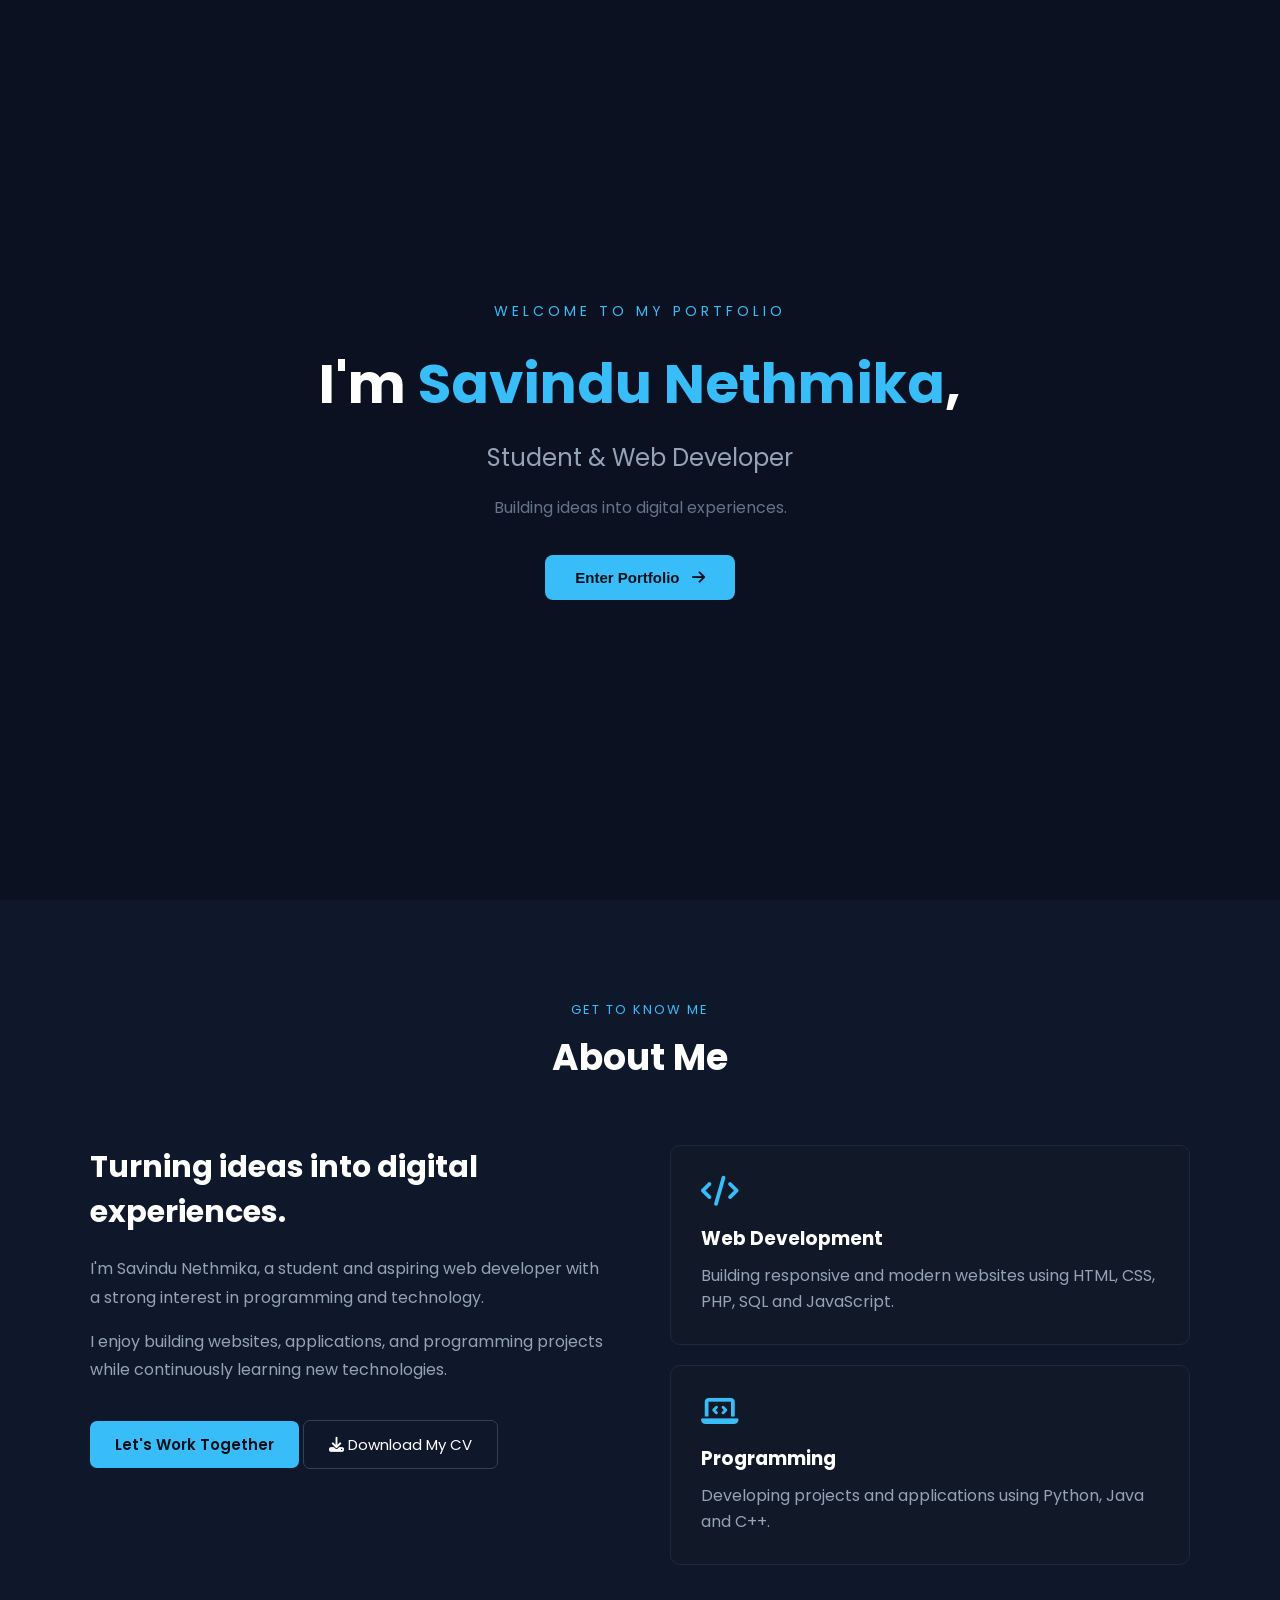
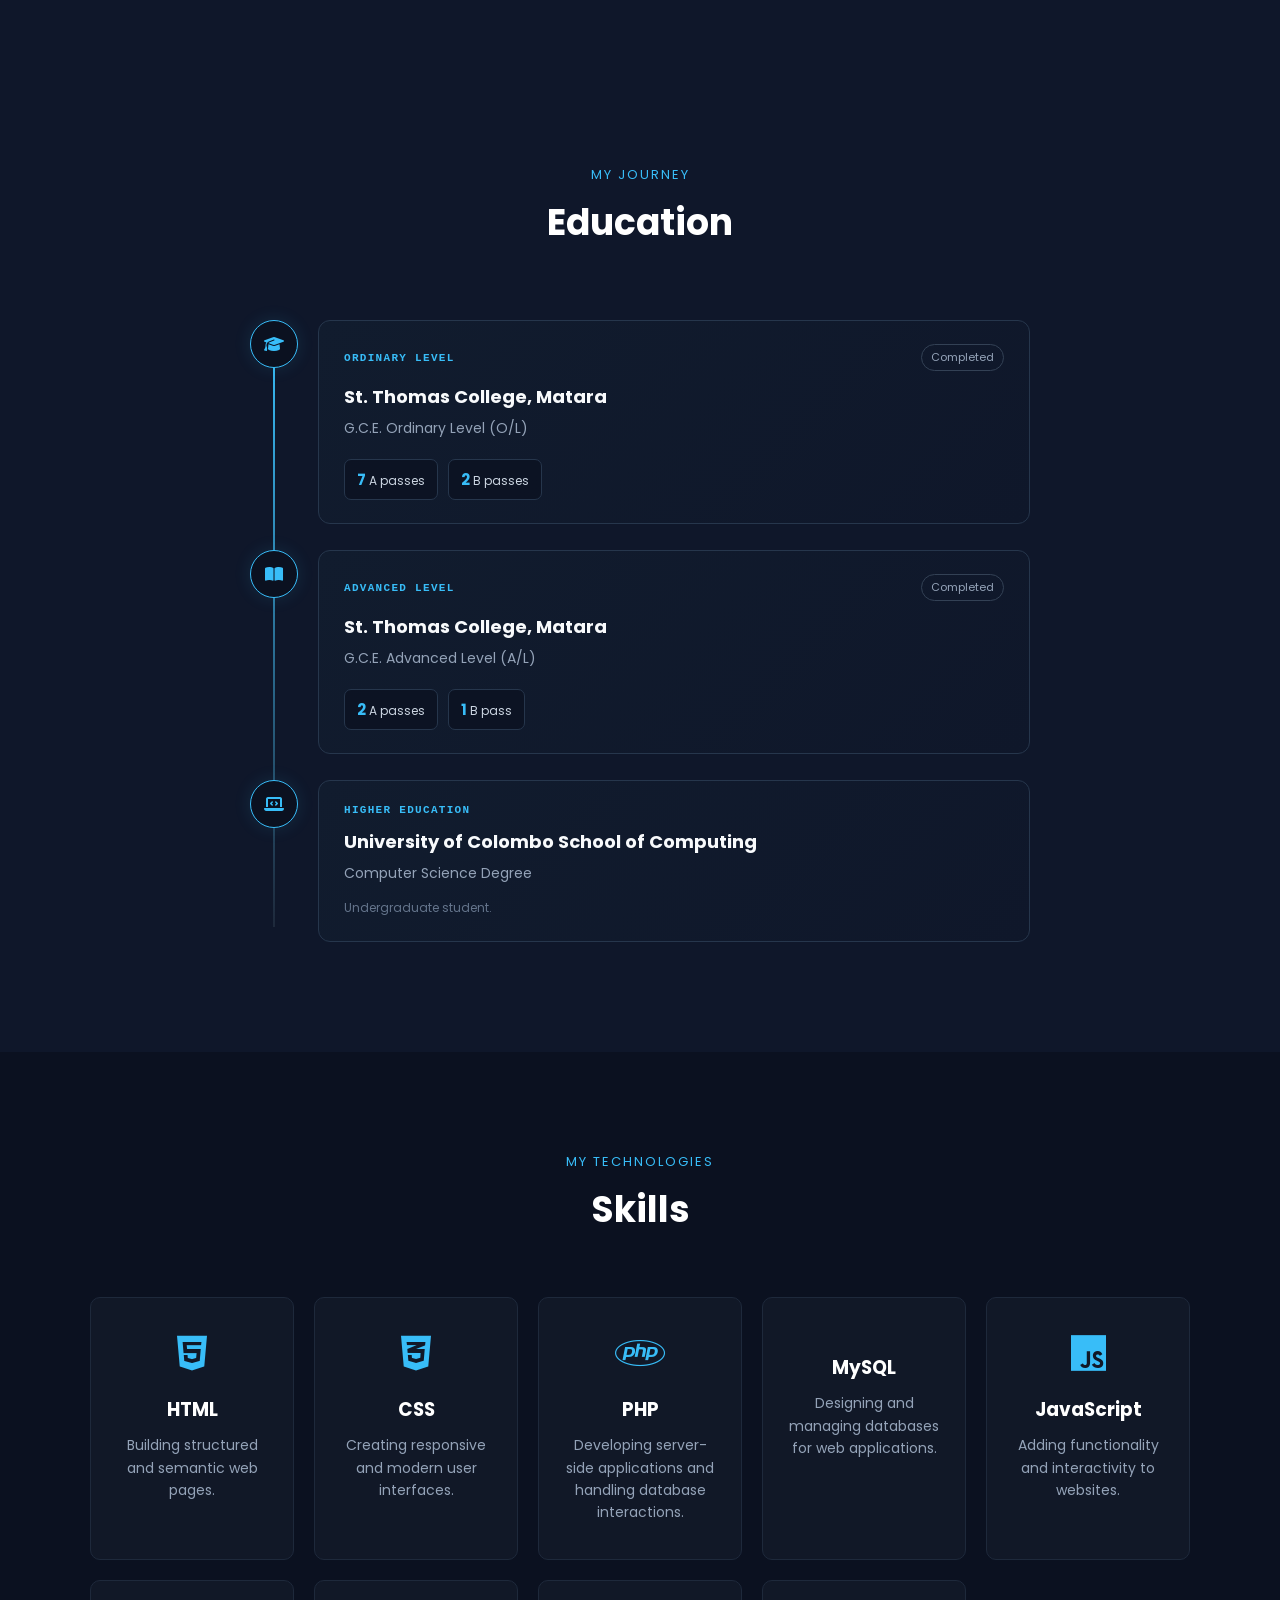
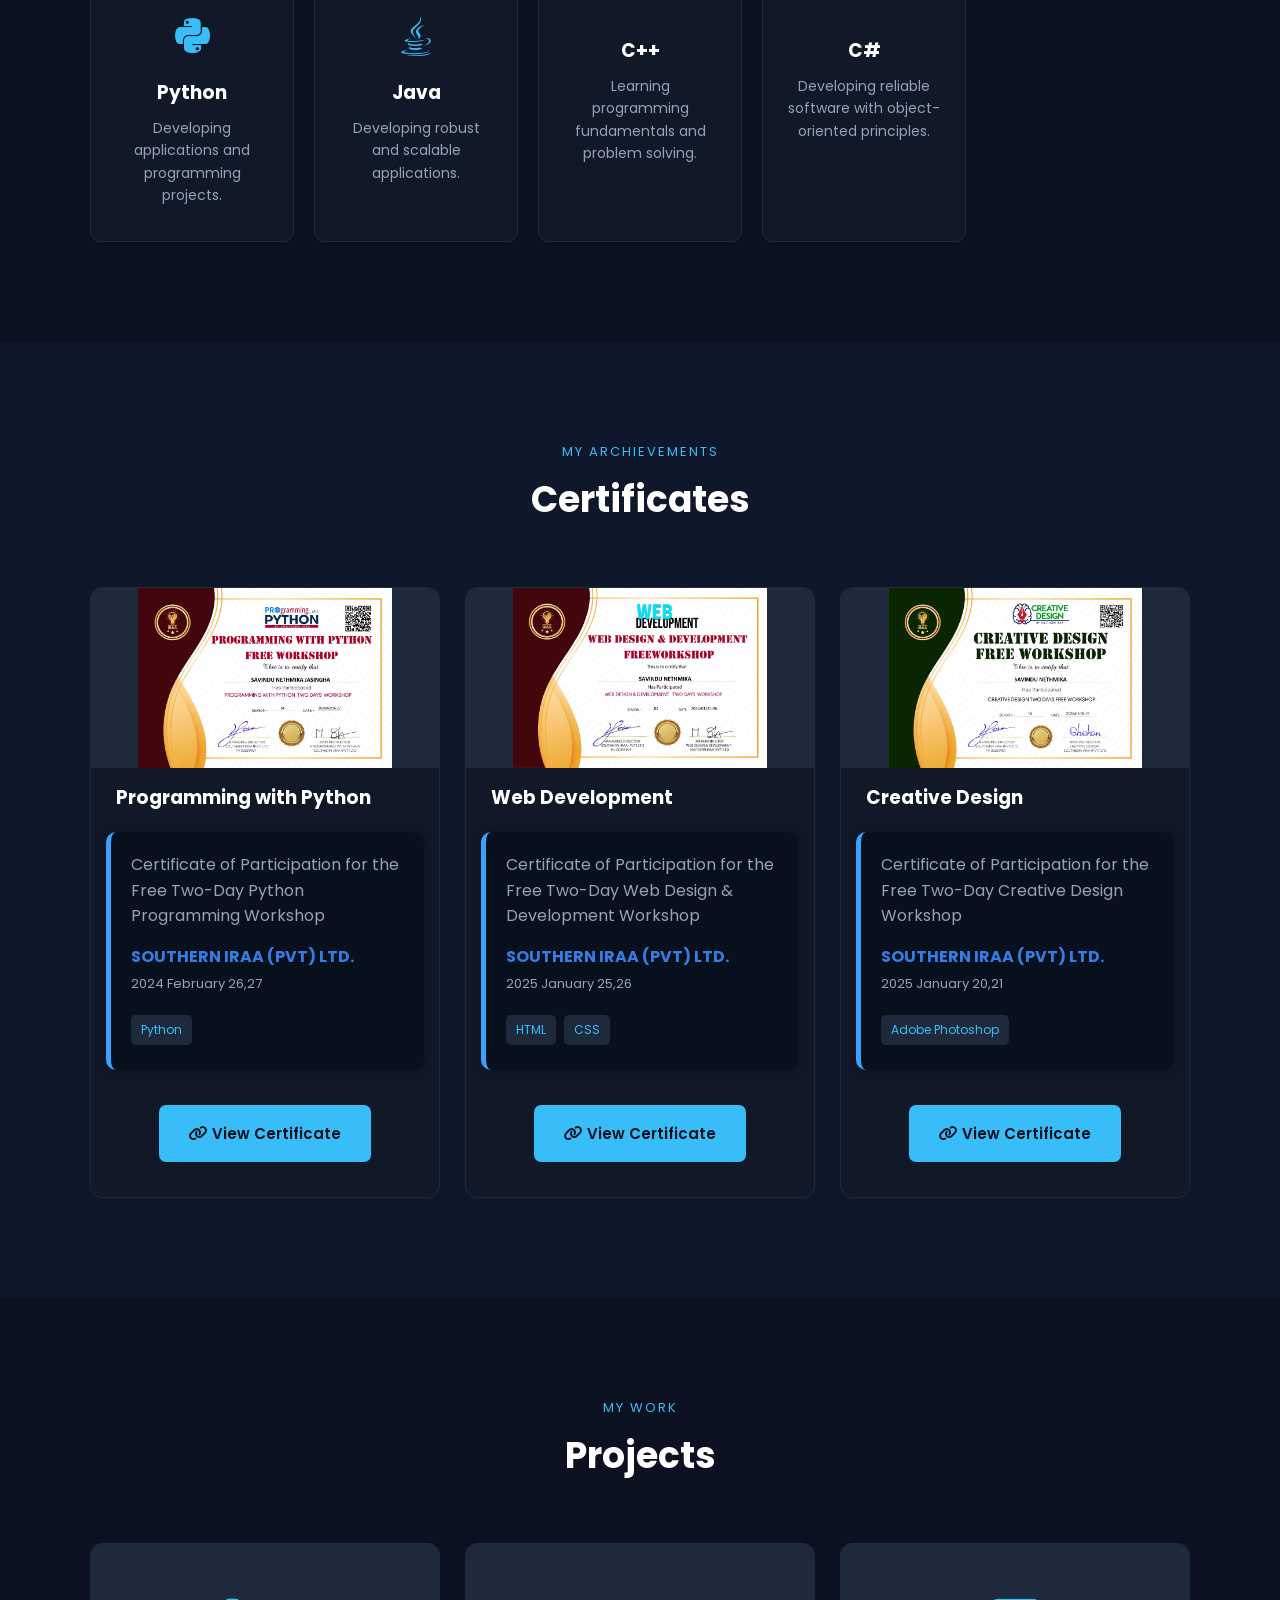
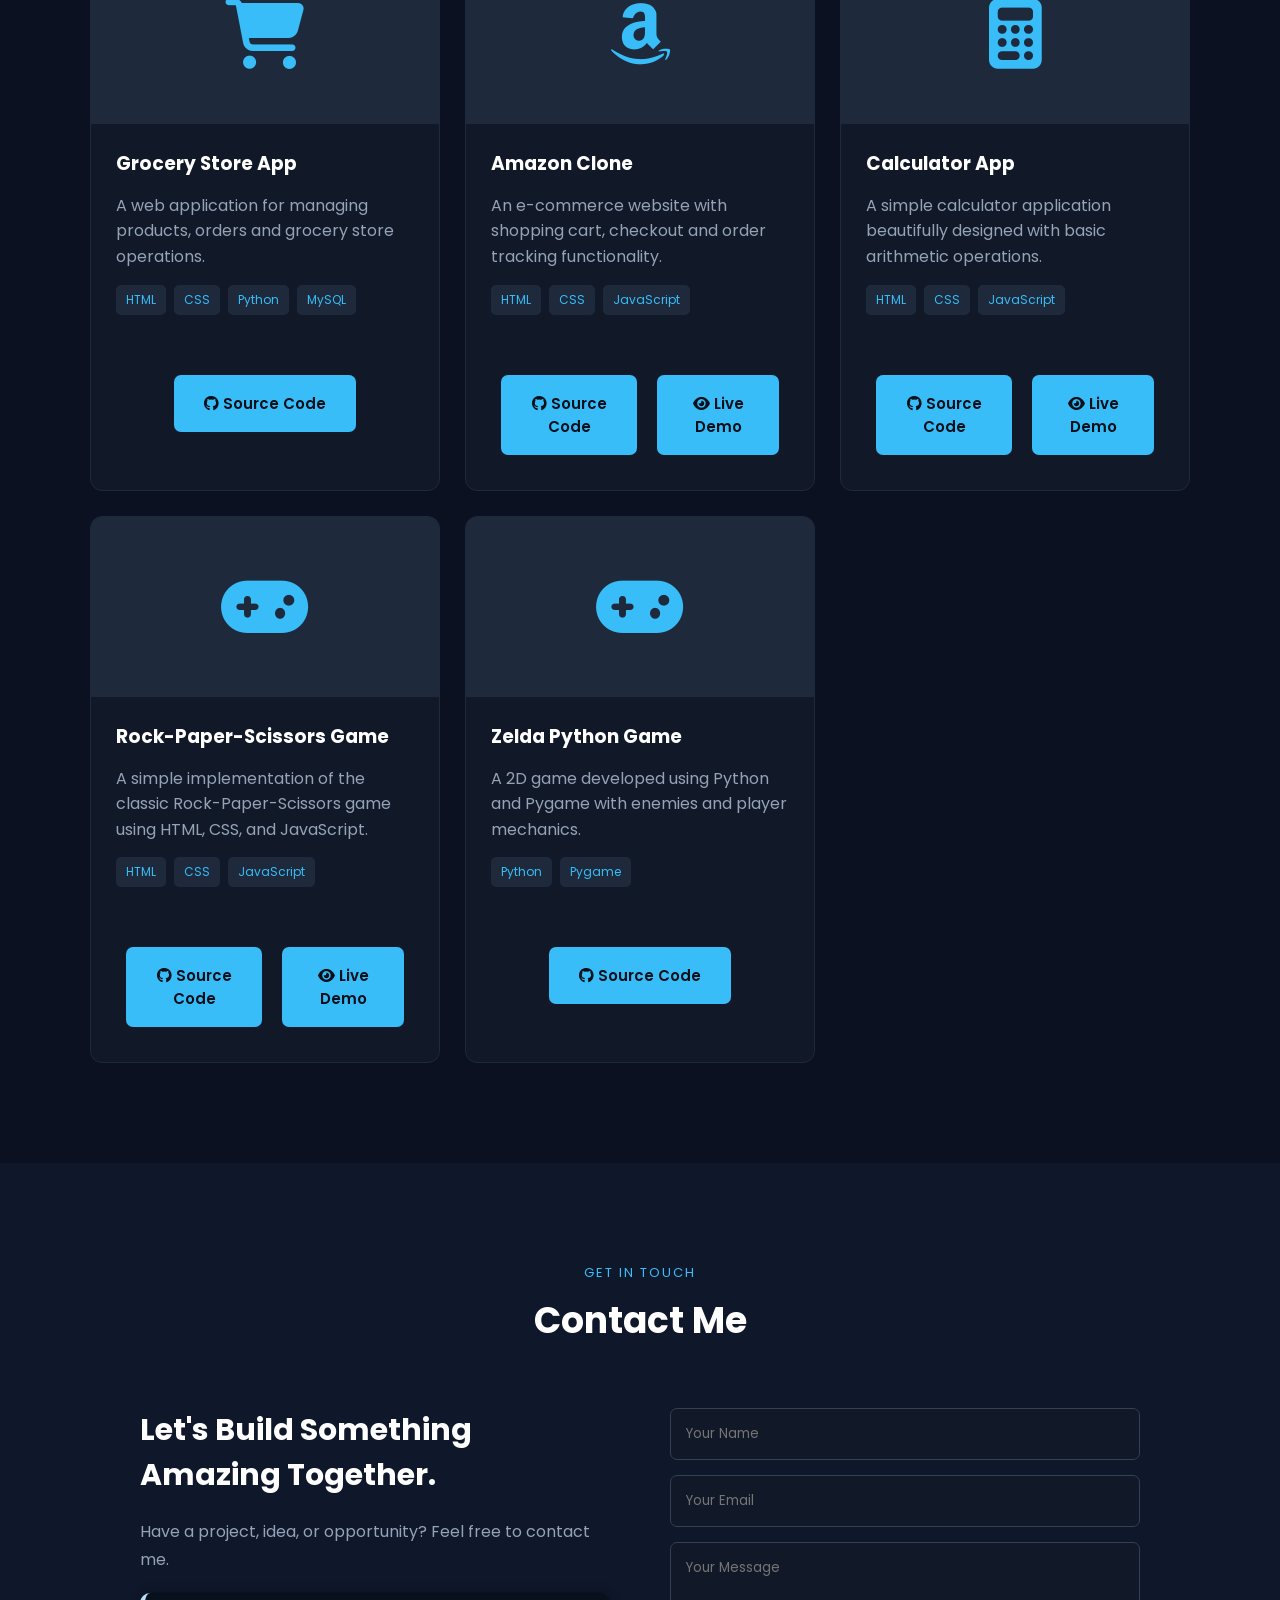
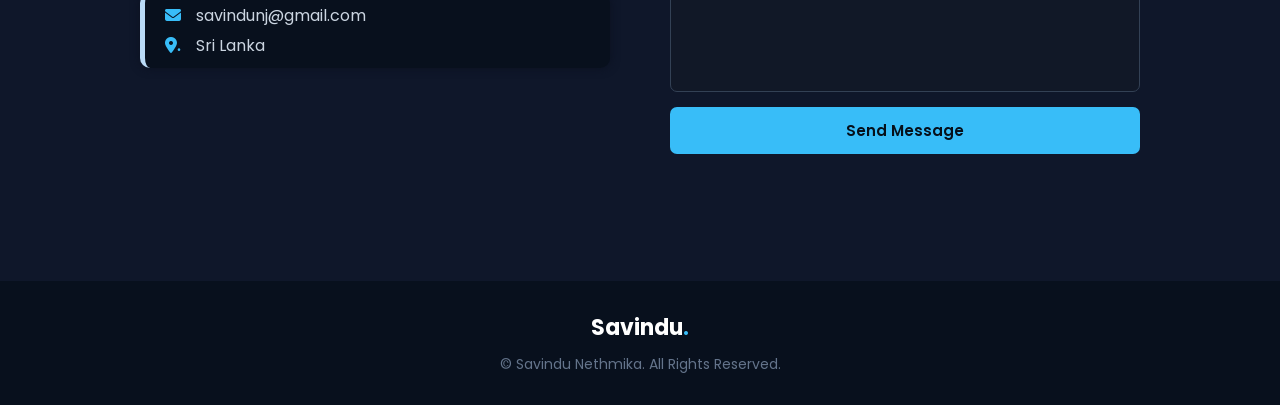
==== index.html @ 3ae71780 "Update index.html" ====
<!DOCTYPE html>
<html lang="en">
<head>
  <meta charset="UTF-8">
  <meta name="viewport" content="width=device-width, initial-scale=1.0">
  <meta
    name="description"
    content="Savindu Nethmika is a student and web developer from Sri Lanka, specializing in modern web development and software projects."
  >
  <meta
    name="keywords"
    content="Savindu Nethmika, Savindu Nethmika developer, Savindu Nethmika Sri Lanka, web developer Sri Lanka, student developer, software developer, web development"
  >
  <meta name="author" content="Savindu Nethmika">
  <meta name="robots" content="index, follow">
  <meta
    name="google-site-verification"
    content="rxYASxLo2Qynbn2wOgId4ULMgWfayksiSLvTkxNEIUA"
  >

  <!-- Open Graph / Social Sharing -->
  <meta property="og:type" content="website">

  <meta
    property="og:title"
    content="Savindu Nethmika | Student & Web Developer"
  >

  <meta
    property="og:description"
    content="Personal portfolio of Savindu Nethmika, a student and web developer from Sri Lanka."
  >

  <meta
    property="og:url"
    content="https://savindunethmika.pages.dev/"
  >

  <meta
    property="og:site_name"
    content="Savindu Nethmika"
  >

  <meta
    property="og:image"
    content="https://savindunethmika.pages.dev/images/logo.png"
  >

  <!-- Twitter / X Sharing -->
  <meta name="twitter:card" content="summary_large_image">

  <meta
    name="twitter:title"
    content="Savindu Nethmika | Student & Web Developer"
  >

  <meta
    name="twitter:description"
    content="Personal portfolio of Savindu Nethmika, a student and web developer from Sri Lanka."
  >

  <meta
    name="twitter:image"
    content="https://savindunethmika.pages.dev/images/logo.png"
  >

  <!-- Profile / Person Structured Data -->
  <script type="application/ld+json">
  {
    "@context": "https://schema.org",
    "@type": "ProfilePage",
    "@id": "https://savindunethmika.pages.dev/#profile",
    "url": "https://savindunethmika.pages.dev/",
    "name": "Savindu Nethmika | Student & Web Developer",
    "mainEntity": {
      "@type": "Person",
      "@id": "https://savindunethmika.pages.dev/#person",
      "name": "Savindu Nethmika",
      "url": "https://savindunethmika.pages.dev/",
      "jobTitle": "Student & Web Developer",
      "address": {
        "@type": "PostalAddress",
        "addressLocality": "Matara",
        "addressCountry": "LK"
      },
      "sameAs": [
        "https://github.com/savindunethmika",
        "https://linkedin.com/in/savindu-nethmika",
        "https://facebook.com/savindu.n.j.2005",
        "https://instagram.com/savi.n.j._06",
        "https://youtube.com/@Devil_SAVI"
      ]
    }
  }
  </script>

  <title>Savindu Nethmika | Student & Web Developer</title>

  <link rel="website icon" href="images/logo.png">
  <link rel="stylesheet" href="styles/style.css">
  <link rel="canonical" href="https://savindunethmika.pages.dev/">

  <!-- Font Awesome Icons -->
  <link rel="stylesheet"
    href="https://cdnjs.cloudflare.com/ajax/libs/font-awesome/6.5.1/css/all.min.css">
  <!-- Add this in your <head> -->
  <link rel="stylesheet" href="https://cdn.jsdelivr.net/gh/devicons/devicon@v2.15.1/devicon.min.css">

</head>

<body>
  <!-- Intro Screen -->
  <div class="intro-screen" id="introScreen">

    <div class="intro-content">
      <p class="intro-welcome">WELCOME TO MY PORTFOLIO</p>
      <h1>
        I'm <span>Savindu Nethmika</span>,
      </h1>

      <h2>Student & Web Developer</h2>
      <p class="intro-description">
        Building ideas into digital experiences.
      </p>

      <button class="intro-btn" id="enterPortfolio">
        Enter Portfolio
        <i class="fa-solid fa-arrow-right"></i>
      </button>

    </div>
  </div>

  <!-- Navigation -->
  <header>
    <nav class="navbar">
      <a href="#home" class="logo">
        Savindu<span>.</span>
      </a>

      <ul class="nav-links">
        <li><a href="#about">About</a></li>
        <li><a href="#education">Education</a></li>
        <li><a href="#skills">Skills</a></li>
        <li><a href="#certificates">Certificates</a></li>
        <li><a href="#projects">Projects</a></li>
        <li><a href="#contact">Contact</a></li>
      </ul>

      <div class="menu-btn">
        <i class="fa-solid fa-bars"></i>
      </div>
    </nav>
  </header>


  <!-- Home Section -->
  <section id="home" class="hero">
    <div class="hero-content">
      <p class="hello">Hello, I'm</p>

      <h1>
        Savindu <span>Nethmika</span>
      </h1>
      <h2>Student & Web Developer</h2>
      <p class="hero-description">
        Passionate about building modern websites, creating projects,
        and continuously improving my programming skills.
      </p>

      <div class="hero-buttons">
        <a href="#projects" class="btn primary-btn">
          View My Work
        </a>
        <a href="#contact" class="btn secondary-btn">
          Contact Me
        </a>
      </div>

      <div class="social-links">
        <a href="https://facebook.com/savindu.n.j.2005" target="_blank">
          <i class="fa-brands fa-facebook"></i>
        </a>
        <a href="https://instagram.com/savi.n.j._06" target="_blank">
          <i class="fa-brands fa-instagram"></i>
        </a>
        <a href="https://youtube.com/@Devil_SAVI" target="_blank">
          <i class="fa-brands fa-youtube"></i>
        </a>
        <a href="https://github.com/savindunethmika" target="_blank">
          <i class="fa-brands fa-github"></i>
        </a>
        <a href="https://linkedin.com/in/savindu-nethmika" target="_blank">
          <i class="fa-brands fa-linkedin"></i>
        </a>
        <a href="#contact">
          <i class="fa-solid fa-envelope"></i>
        </a>
      </div>
    </div>


    <div class="hero-card">

      
  <div class="code-window">

    <div class="window-header">
      <div class="window-controls" aria-hidden="true">
        <span></span>
        <span></span>
        <span></span>
      </div>

      <button
        class="photo-toggle"
        id="photoToggle"
        type="button"
        aria-pressed="false"
        aria-label="Show my real photo"
      >
        <i class="fa-regular fa-image"></i>
        <span>View Photo</span>
      </button>
    </div>

    <div class="flip-scene">
      <div class="flip-card" id="profileFlipCard">

        <!-- FRONT: Your existing ASCII portrait -->
        <div class="flip-face flip-front">
          <div class="terminal-content">
            <pre id="terminalOutput"></pre>
          </div>
          <div class="face-caption">
            <span class="status-dot"></span>
            <span>ASCII_PROFILE.exe</span>
          </div>
        </div>

        <!-- BACK: Your real photo -->
        <div class="flip-face flip-back">
          <div class="photo-frame">
            <img
              src="images/profile_photo.png"
              alt="Portrait of Savindu Nethmika"
              class="real-profile-photo"
            >
            <div class="photo-overlay">
              <span>IDENTITY VERIFIED</span>
              <span>Developer Profile</span>
            </div>
          </div>

          <div class="face-caption">
            <span class="status-dot"></span>
            <span>PROFILE.jpg</span>
          </div>
        </div>

      </div>
    </div>
  </div>
    </div>
  </section>


  <!-- About Section -->

  <section id="about" class="section dark-section">

    <div class="section-title scroll-reveal">
      <p>GET TO KNOW ME</p>
      <h2>About Me</h2>
    </div>

    <div class="about-container">
      <div class="about-text reveal-left scroll-reveal">
        <h3>
          Turning ideas into digital experiences.
        </h3>
        <p>
          I'm Savindu Nethmika, a student and aspiring web developer
          with a strong interest in programming and technology.
        </p>
        <p>
          I enjoy building websites, applications, and programming
          projects while continuously learning new technologies.
        </p>
        <a href="#contact" class="btn primary-btn">
          Let's Work Together
        </a>
        <a href="documents/Savindu-Nethmika-CV.pdf"
          class="btn secondary-btn"
          download>
          <i class="fa-solid fa-download"></i>
          Download My CV
        </a>
      </div>


      <div class="about-info reveal-right scroll-reveal">
        <div class="info-card">
          <i class="fa-solid fa-code"></i>
          <h3>Web Development</h3>
          <p>
            Building responsive and modern websites using
            HTML, CSS, PHP, SQL and JavaScript.
          </p>
        </div>

        <div class="info-card">
          <i class="fa-solid fa-laptop-code"></i>
          <h3>Programming</h3>
          <p>
            Developing projects and applications using
            Python, Java and C++.
          </p>
        </div>
      </div>
    </div>
  </section>
  
  <!-- Education Section -->

  <section id="education" class="section dark-section">

    <div class="section-title scroll-reveal">
      <p>MY JOURNEY</p>
      <h2>Education</h2>
    </div>

    <div class="education-timeline">

      <!-- O/L -->
      <article class="education-item scroll-reveal">
        <div class="education-marker">
          <i class="fa-solid fa-graduation-cap"></i>
        </div>

        <div class="education-card">
          <div class="education-card-header">
            <span class="education-label">ORDINARY LEVEL</span>
            <span class="education-status">Completed</span>
          </div>

          <h3>St. Thomas College, Matara</h3>
          <p class="education-qualification">
            G.C.E. Ordinary Level (O/L)
          </p>

          <div class="education-result">
            <span><strong>7</strong> A passes</span>
            <span><strong>2</strong> B passes</span>
          </div>
        </div>
      </article>

      <!-- A/L -->
      <article class="education-item scroll-reveal">
        <div class="education-marker">
          <i class="fa-solid fa-book-open"></i>
        </div>

        <div class="education-card">
          <div class="education-card-header">
            <span class="education-label">ADVANCED LEVEL</span>
            <span class="education-status">Completed</span>
          </div>

          <h3>St. Thomas College, Matara</h3>
          <p class="education-qualification">
            G.C.E. Advanced Level (A/L)
          </p>

          <div class="education-result">
            <span><strong>2</strong> A passes</span>
            <span><strong>1</strong> B pass</span>
          </div>
        </div>
      </article>

      <!-- University -->
      <article class="education-item scroll-reveal">
        <div class="education-marker">
          <i class="fa-solid fa-laptop-code"></i>
        </div>

        <div class="education-card">
          <div class="education-card-header">
            <span class="education-label">HIGHER EDUCATION</span>
          </div>

          <h3>University of Colombo School of Computing</h3>
          <p class="education-qualification">
            Computer Science Degree
          </p>

          <p class="education-note">
            Undergraduate student.
          </p>
        </div>
      </article>

    </div>
  </section>

  <!-- Skills Section -->

  <section id="skills" class="section">

    <div class="section-title scroll-reveal">
      <p>MY TECHNOLOGIES</p>
      <h2>Skills</h2>
    </div>

    <div class="skills-container js-skills-container">
    </div>
  </section>

  <!-- Certificates Section -->

  <section id="certificates" class="section dark-section">

    <div class="section-title scroll-reveal">
      <p>MY ARCHIEVEMENTS</p>
      <h2>Certificates</h2>
    </div>

    <div class="certificate-container js-certificate-container">
    </div>

  </section>

  <!-- Projects Section -->

  <section id="projects" class="section">

    <div class="section-title scroll-reveal">
      <p>MY WORK</p>
      <h2>Projects</h2>
    </div>

    <div class="projects-container js-projects-container">
    </div>

  </section>

  <!-- Contact Section -->

  <section id="contact" class="section dark-section">

    <div class="section-title scroll-reveal">
      <p>GET IN TOUCH</p>
      <h2>Contact Me</h2>
    </div>


    <div class="contact-container">
      <div class="contact-text reveal-left scroll-reveal">
        <h3>
          Let's Build Something Amazing Together.
        </h3>

        <p>
          Have a project, idea, or opportunity?
          Feel free to contact me.
        </p>

        <div class="contact-item-container">
          <div class="contact-item">
            <i class="fa-solid fa-envelope"></i>
            <span>savindunj@gmail.com</span>
          </div>


          <div class="contact-item">
            <i class="fa-solid fa-location-dot">.</i>
            <span> Sri Lanka</span>
          </div>          
        </div>



      </div>


      <form 
        id="contactForm"
        action="https://formspree.io/f/myeybpwd"
        method="POST"
        class="contact-form reveal-left scroll-reveal"
      >

        <input
          type="text"
          name="name"
          placeholder="Your Name"
          required
        >
        <input
          type="email"
          name="email"
          placeholder="Your Email"
          required
        >
        <textarea
          name="message"
          placeholder="Your Message"
          required
        ></textarea>
        <button class="btn primary-btn" type="submit">
          Send Message
        </button>
        <p id="formStatus" role="status" aria-live="polite"></p>

      </form>
    </div>
  </section>

  <!-- Back to Top Button -->
  <button id="back-to-top">
    <i class="fa-solid fa-chevron-up"></i>
  </button>

  <!-- Footer -->
  <footer>

    <h3>
      Savindu<span>.</span>
    </h3>

    <p>
      © Savindu Nethmika.
      All Rights Reserved.
    </p>

  </footer>


  <script src="scripts/script.js" type="module"></script>

</body>
</html>
---- styles/style.css ----
/*
 * Savindu Nethmika — Portfolio Styles
 * Organized by page component. Responsive overrides stay near the components
 * they affect to preserve the original cascade and behavior.
 */
@import url('https://fonts.googleapis.com/css2?family=Poppins:wght@300;400;500;600;700&display=swap');

/* =========================================================
   RESET & GLOBAL
   ========================================================= */

* {
  margin: 0;
  padding: 0;
  box-sizing: border-box;
}

html {
  scroll-behavior: smooth;
  overflow-x: hidden;
}

body {
  font-family: "Poppins", sans-serif;
  background: #0b1120;
  color: white;
  overflow-x: hidden;
}

/* =========================================================
   HEADER & NAVIGATION
   ========================================================= */

header {
  position: fixed;
  top: 0;
  left: 0;
  z-index: 1000;
  width: 100%;
  background: rgba(11, 17, 32, 0.75);
  backdrop-filter: blur(10px);
}

.navbar {
  max-width: 1200px;
  margin: auto;
  padding: 20px;
  display: flex;
  align-items: center;
  justify-content: space-between;
}

.logo {
  color: white;
  text-decoration: none;
  font-size: 24px;
  font-weight: 700;
}

.logo span {
  color: #38bdf8;
}

.nav-links {
  display: flex;
  gap: 30px;
  list-style: none;
}

.nav-links a {
  color: #cbd5e1;
  text-decoration: none;
  font-weight: bold;
  transition: 0.3s;
}

.nav-links a:hover {
  color: #38bdf8;
  text-shadow: 0 0 10px #2ba0ff;
}

.menu-btn {
  display: none;
  font-size: 22px;
}

/* =========================================================
   HERO
   ========================================================= */

.hero {
  min-height: 100vh;
  max-width: 1200px;
  margin: auto;
  padding: 140px 20px 80px;
  display: grid;
  grid-template-columns: 1fr 1fr;
  align-items: center;
  gap: 70px;
}

.hero > * {
  min-width: 0;
}

.hello {
  margin-bottom: 10px;
  color: #38bdf8;
  font-size: 16px;
}

.hero h1 {
  font-size: 60px;
  line-height: 1.2;
}

.hero h1 span {
  color: #38bdf8;
}

.hero h2 {
  margin-top: 15px;
  color: #94a3b8;
  font-size: 25px;
}

.hero-description {
  max-width: 550px;
  margin-top: 20px;
  color: #94a3b8;
  line-height: 1.8;
}

.hero-buttons {
  display: flex;
  gap: 15px;
  margin-top: 30px;
}

/* =========================================================
   PROFILE PHOTO
   ========================================================= */

.hero-card {
  display: flex;
  flex-direction: column;
  align-items: center;
  gap: 30px;
}

.profile-photo {
  width: 220px;
  height: 220px;
  padding: 4px;
  border-radius: 50%;
  background: #38bdf8;
  box-shadow: 0 0 35px rgba(56, 189, 248, 0.25);
}

.profile-photo img {
  width: 100%;
  height: 100%;
  display: block;
  object-fit: cover;
  border-radius: 50%;
}

/* =========================================================
   BUTTONS
   ========================================================= */

.btn,
.btn2 {
  display: inline-block;
  border: none;
  border-radius: 7px;
  text-decoration: none;
  cursor: pointer;
  font-family: inherit;
  font-size: 15px;
  transition: 0.3s;
}

.btn {
  padding: 12px 25px;
}

.btn2 {
  padding: 5px;
}

.primary-btn {
  background: #38bdf8;
  color: #06101a;
  font-weight: 600;
}

.primary-btn:hover {
  transform: translateY(-3px);
  box-shadow: 0 10px 25px rgba(56, 189, 248, 0.3);
}

.secondary-btn {
  border: 1px solid #334155;
  color: white;
}

.secondary-btn:hover {
  border-color: #38bdf8;
  color: #38bdf8;
}

/* =========================================================
   SOCIAL LINKS
   ========================================================= */

.social-links {
  display: flex;
  gap: 20px;
  margin-top: 35px;
}

.social-links a {
  width: 40px;
  height: 40px;
  display: flex;
  align-items: center;
  justify-content: center;
  border: 1px solid #334155;
  border-radius: 50%;
  color: white;
  text-decoration: none;
  transition: 0.3s;
}

.social-links a:hover {
  color: #38bdf8;
  border-color: #38bdf8;
  transform: translateY(-4px);
}

/* =========================================================
   CODE / TERMINAL WINDOW
   ========================================================= */

.code-window {
  width: 100%;
  max-width: 500px;
  position: relative;
  border-radius: 12px;
  background: #111827;
  border: 1px solid #1e293b;
  box-shadow: 0 25px 60px rgba(0, 0, 0, 0.4);
  isolation: isolate;
}

/* Traveling cyan light */
.code-window::before {
  content: "";
  position: absolute;
  inset: -3px;
  border-radius: 12px;

  background: conic-gradient(
    from var(--deg),
    transparent 0deg,
    transparent 60deg,
    #38bdf8 90deg,
    transparent 180deg,
    transparent 240deg,
    #38bdf8 270deg,
    transparent 360deg
  );

  z-index: -1;
  filter: blur(6px);
  animation: rotateLight 3s linear infinite;
}

/* Hide the gradient itself behind the window */
.code-window::after {
  content: "";
  position: absolute;
  inset: 0;
  border-radius: 12px;
  background: #111827;
  z-index: -1;
}

@property --deg {
  syntax: "<angle>";
  inherits: false;
  initial-value: 0deg;
}

/* =========================================
   CODE WINDOW HEADER
   ========================================= */

.window-header {
  position: relative;
  z-index: 2;
  min-height: 48px;
  padding: 12px 15px;
  display: flex;
  align-items: center;
  justify-content: space-between;
  gap: 12px;
  background: #1e293b;
  border-radius: 12px 12px 0 0;
}

.window-controls {
  display: flex;
  align-items: center;
  gap: 8px;
  flex-shrink: 0;
}

.window-controls span {
  width: 10px;
  height: 10px;
  border-radius: 50%;
  background: #64748b;
}

.window-controls span:nth-child(1) {
  background: #ffffff;
}

.window-controls span:nth-child(2) {
  background: #6a86ff;
}

.window-controls span:nth-child(3) {
  background: #002fff;
}

/* Photo toggle button */

.photo-toggle {
  display: inline-flex;
  align-items: center;
  justify-content: center;
  gap: 7px;
  padding: 7px 10px;
  border: 1px solid #334155;
  border-radius: 6px;
  background: #0f172a;
  color: #38bdf8;
  font: inherit;
  font-size: 12px;
  cursor: pointer;
  transition:
    background 0.25s ease,
    border-color 0.25s ease,
    color 0.25s ease;
}

.photo-toggle:hover {
  background: #164e63;
  border-color: #38bdf8;
  color: #ffffff;
}

.photo-toggle:focus-visible {
  outline: 2px solid #38bdf8;
  outline-offset: 3px;
}

/* =========================================
   3D FLIP CONTAINER
   ========================================= */

.flip-scene {
  width: 100%;
  height: 500px;
  perspective: 1200px;
  overflow: hidden;
  border-radius: 0 0 12px 12px;
}

.flip-card {
  position: relative;
  width: 100%;
  height: 100%;
  transform-style: preserve-3d;
  transition: transform 0.8s cubic-bezier(0.2, 0.7, 0.2, 1);
}

.flip-card.is-flipped {
  transform: rotateY(180deg);
}

.flip-face {
  position: absolute;
  inset: 0;
  display: flex;
  flex-direction: column;
  min-width: 0;
  backface-visibility: hidden;
  -webkit-backface-visibility: hidden;
  background: #111827;
  overflow: hidden;
}

.flip-front {
  transform: rotateY(0deg);
}

.flip-back {
  transform: rotateY(180deg);
}

/* =========================================
   ASCII FACE
   ========================================= */

.flip-front .terminal-content {
  flex: 1;
  min-height: 0;
  height: auto;
  padding: 24px 20px;
  display: flex;
  align-items: center;
  justify-content: center;
  overflow: hidden;
}

.flip-front #terminalOutput {
  width: 100%;
  height: 100%;
  max-width: 100%;
  margin: 0;
  padding: 0;
  overflow: hidden;
  color: #38bdf8;
  font-family: "Courier New", monospace;
  font-size: 15px;
  line-height: 1.8;
  white-space: pre-wrap;
}

/* =========================================
   REAL PHOTO FACE
   ========================================= */

.photo-frame {
  position: relative;
  flex: 1;
  min-height: 0;
  padding: 22px;
  display: flex;
  align-items: center;
  justify-content: center;
  overflow: hidden;
  background:
    radial-gradient(
      circle at center,
      #172b42 0%,
      #111827 70%
    );
}

.real-profile-photo {
  display: block;
  width: 100%;
  height: 100%;
  object-fit: contain;
  border-radius: 8px;
  opacity: 0;
  transform: scale(0.96);
  transition:
    opacity 0.5s ease 0.2s,
    transform 0.5s ease 0.2s;
}

/* Reveal the photo when its face is active */

.flip-card.is-flipped .real-profile-photo {
  opacity: 1;
  transform: scale(1);
}

.photo-overlay {
  position: absolute;
  left: 22px;
  right: 22px;
  bottom: 22px;
  display: flex;
  flex-direction: column;
  gap: 4px;
  padding: 12px 14px;
  border: 1px solid #334155;
  border-radius: 7px;
  background: rgba(11, 17, 32, 0.88);
  backdrop-filter: blur(8px);
}

.photo-overlay span:first-child {
  color: #38bdf8;
  font-family: "Courier New", monospace;
  font-size: 11px;
  letter-spacing: 1.5px;
}

.photo-overlay span:last-child {
  color: #cbd5e1;
  font-size: 12px;
}

.face-caption {
  min-height: 36px;
  display: flex;
  align-items: center;
  gap: 8px;
  padding: 0 16px;
  border-top: 1px solid #1e293b;
  color: #94a3b8;
  font-family: "Courier New", monospace;
  font-size: 11px;
}

.status-dot {
  width: 7px;
  height: 7px;
  border-radius: 50%;
  background: #38bdf8;
  box-shadow: 0 0 8px rgba(56, 189, 248, 0.65);
}

/* =========================================
   RESPONSIVE & ACCESSIBILITY
   ========================================= */

@media (max-width: 600px) {
  .flip-scene {
    height: 400px;
  }

  .flip-front .terminal-content {
    padding: 16px 10px;
  }

  .flip-front #terminalOutput {
    font-size: clamp(9px, 2.5vw, 13px);
    line-height: 1.5;
  }

  .photo-frame {
    padding: 14px;
  }

  .photo-overlay {
    left: 14px;
    right: 14px;
    bottom: 14px;
  }

  .photo-toggle {
    padding: 7px 8px;
    font-size: 11px;
  }
}

@media (prefers-reduced-motion: reduce) {
  .flip-card,
  .real-profile-photo {
    transition: none;
  }
}

.cursor::after {
  content: "_";
  animation: blink 0.8s infinite;
}

/* =========================================================
   ASCII PHOTO
   ========================================================= */

.ascii-photo {
  width: fit-content;
  max-width: 100%;
  margin: 0 auto;
  font-size: clamp(5px, 1.6vw, 8px) !important;
  line-height: 1 !important;
  text-align: left;
  white-space: pre;
  animation: photoReveal 1.5s ease forwards;
  transform-origin: left center;
}

/* =========================================================
   SECTIONS
   ========================================================= */

.section {
  padding: 100px 20px;
}

.dark-section {
  background: #0f172a;
}

.section-title {
  margin-bottom: 60px;
  text-align: center;
}

.section-title p {
  color: #38bdf8;
  font-size: 13px;
  letter-spacing: 2px;
}

.section-title h2 {
  margin-top: 10px;
  font-size: 36px;
}

/* =========================================================
   ABOUT
   ========================================================= */

.about-container {
  max-width: 1100px;
  margin: auto;
  display: grid;
  grid-template-columns: 1fr 1fr;
  gap: 60px;
}

.about-text h3 {
  margin-bottom: 20px;
  font-size: 30px;
}

.about-text p {
  margin-bottom: 15px;
  color: #94a3b8;
  line-height: 1.8;
}

.about-text .btn {
  margin-top: 20px;
}

.about-info {
  display: grid;
  gap: 20px;
}

.info-card {
  padding: 30px;
  border: 1px solid #1e293b;
  border-radius: 10px;
  background: #111827;
  transition: 0.3s;
}

.info-card:hover {
  transform: translateX(-8px);
  border-color: #38bdf8;
}

.info-card i {
  color: #38bdf8;
  font-size: 30px;
}

.info-card h3 {
  margin: 15px 0 10px;
}

.info-card p {
  color: #94a3b8;
  line-height: 1.6;
}

/* =========================================================
   SKILLS
   ========================================================= */

.skills-container {
  max-width: 1100px;
  margin: auto;
  display: grid;
  grid-template-columns: repeat(auto-fit, minmax(180px, 1fr));
  gap: 20px;
}

.skill-card {
  padding: 35px 25px;
  border: 1px solid #1e293b;
  border-radius: 10px;
  background: #111827;
  text-align: center;
  transition: 0.3s;
}

.skill-card:hover {
  transform: translateY(-8px);
  border-color: #38bdf8;
}

.skill-card i {
  color: #38bdf8;
  font-size: 40px;
}

.skill-card h3 {
  margin: 20px 0 10px;
}

.skill-card p {
  color: #94a3b8;
  font-size: 14px;
  line-height: 1.6;
}

/* =========================================================
   CERTIFICATES
   ========================================================= */

.certificate-container {
  max-width: 1100px;
  margin: auto;
  display: grid;
  grid-template-columns: repeat(auto-fit, minmax(280px, 1fr));
  gap: 25px;
}

.certificate-card {
  overflow: hidden;
  border: 1px solid #1e293b;
  border-radius: 12px;
  background: #111827;
  transition: 0.3s;
}

.certificate-card:hover {
  transform: translateY(-8px);
  border-color: #38bdf8;
}

.certificate-image {
  height: 180px;
  position: relative;
  overflow: hidden;
  background: #1e293b;
}

.certificate-image img {
  width: 100%;
  height: 100%;
  display: block;
  object-fit: contain;
}

.certificate-image-fallback {
  width: 100%;
  height: 100%;
  display: none;
  align-items: center;
  justify-content: center;
}

.certificate-image-fallback i {
  color: #38bdf8;
  font-size: 70px;
}

.certificate-content {
  padding: 15px 15px 15px 25px;
}

.certificate-content2 {
  margin: 5px 15px 15px;
  padding: 5px 25px 25px 20px;
  border-left: 5px solid #37a2ff;
  border-radius: 10px;
  background-color: #08101d;
  box-shadow: 0 0 10px #0b1120;
}

.certificate-content2 p {
  margin: 15px 0;
  color: #94a3b8;
  line-height: 1.6;
}

.certificate-issue h4 {
  color: #357de2;
  font-weight: bold;
}

.certificate-issue p {
  margin: 5px 0;
  color: #94a3b8;
  font-size: small;
  line-height: 1.6;
}

.certificate-tech {
  display: flex;
  flex-wrap: wrap;
  gap: 8px;
  margin-top: 20px;
}

.certificate-tech span {
  padding: 6px 10px;
  border-radius: 5px;
  background: #1e293b;
  color: #38bdf8;
  font-size: 12px;
}

.certificate-view-button {
  margin: 25px;
  display: flex;
  align-items: center;
  justify-content: center;
}

/* =========================================================
   PROJECTS
   ========================================================= */

.projects-container {
  max-width: 1100px;
  margin: auto;
  display: grid;
  grid-template-columns: repeat(auto-fit, minmax(280px, 1fr));
  gap: 25px;
}

.project-card {
  overflow: hidden;
  border: 1px solid #1e293b;
  border-radius: 12px;
  background: #111827;
  transition: 0.3s;
}

.project-card:hover {
  transform: translateY(-8px);
  border-color: #38bdf8;
}

.project-image {
  height: 180px;
  position: relative;
  overflow: hidden;
  background: #1e293b;
}

.project-image img {
  width: 100%;
  height: 100%;
  display: block;
  object-fit: contain;
}

.project-image-fallback {
  width: 100%;
  height: 100%;
  display: none;
  align-items: center;
  justify-content: center;
}

.project-image-fallback i {
  color: #38bdf8;
  font-size: 70px;
}

.project-content {
  padding: 25px;
}

.project-content p {
  margin: 15px 0;
  color: #94a3b8;
  line-height: 1.6;
}

.project-tech {
  display: flex;
  flex-wrap: wrap;
  gap: 8px;
}

.project-tech span {
  padding: 6px 10px;
  border-radius: 5px;
  background: #1e293b;
  color: #38bdf8;
  font-size: 12px;
}

.project-view-button {
  margin: 25px;
  display: flex;
  align-items: center;
  justify-content: center;
}

/* =========================================================
   CARD HOVER EFFECTS
   ========================================================= */

.skill-card.scroll-reveal.show:hover,
.certificate-card.scroll-reveal.show:hover,
.project-card.scroll-reveal.show:hover {
  transform: translateY(-8px);
}

/* =========================================================
   CONTACT
   ========================================================= */

.contact-container {
  max-width: 1000px;
  margin: auto;
  display: grid;
  grid-template-columns: 1fr 1fr;
  gap: 60px;
}

.contact-text h3 {
  font-size: 30px;
}

.contact-text p {
  margin: 20px 0;
  color: #94a3b8;
  line-height: 1.7;
}

.contact-item-container {
  padding: 10px 10px 10px 20px;
  border-left: 5px solid #badbf7;
  border-radius: 10px;
  background-color: #08101d;
  box-shadow: 0 0 10px #0b1120;
  transition: 0.3s;
}

.contact-item {
  display: flex;
  align-items: center;
  gap: 15px;
  color: #cbd5e1;
}

.contact-item:first-child {
  margin-bottom: 5px;
}

.contact-item i {
  color: #38bdf8;
}

/* =========================================================
   CONTACT FORM
   ========================================================= */

.contact-form {
  display: flex;
  flex-direction: column;
  gap: 15px;
}

.contact-form input,
.contact-form textarea {
  width: 100%;
  padding: 15px;
  border: 1px solid #334155;
  border-radius: 7px;
  background: #111827;
  color: white;
  font-family: inherit;
}

.contact-form textarea {
  height: 150px;
  resize: none;
}

.contact-form input:focus,
.contact-form textarea:focus {
  outline: none;
  border-color: #38bdf8;
}

/* =========================================================
   FOOTER
   ========================================================= */

footer {
  padding: 30px;
  background: #08101d;
  text-align: center;
}

footer h3 {
  font-size: 22px;
}

footer span {
  color: #38bdf8;
}

footer p {
  margin-top: 10px;
  color: #64748b;
  font-size: 14px;
}

/* =========================================================
   INTRO SCREEN
   ========================================================= */

.intro-screen {
  position: fixed;
  top: 0;
  left: 0;
  z-index: 9999;
  width: 100%;
  height: 100vh;
  display: flex;
  align-items: center;
  justify-content: center;
  background: #0b1120;
  text-align: center;
  transform: translateY(0);
  transition: transform 0.7s cubic-bezier(0.77, 0, 0.18, 1);
}

.intro-screen.hide {
  transform: translateY(-100%);
  pointer-events: none;
}

.intro-content {
  padding: 30px;
  animation: introAnimation 1.5s ease;
}

.intro-welcome {
  margin-bottom: 20px;
  color: #38bdf8;
  font-size: 14px;
  letter-spacing: 4px;
}

.intro-content h1 {
  margin-bottom: 15px;
  font-size: 55px;
}

.intro-content h1 span {
  color: #38bdf8;
}

.intro-content h2 {
  margin-bottom: 20px;
  color: #94a3b8;
  font-size: 24px;
  font-weight: 400;
}

.intro-description {
  margin-bottom: 35px;
  color: #64748b;
  font-size: 16px;
}

.intro-btn {
  padding: 14px 30px;
  border: none;
  border-radius: 8px;
  background: #38bdf8;
  color: #06101a;
  font-size: 15px;
  font-weight: 600;
  cursor: pointer;
  transition: 0.3s;
}

.intro-btn i {
  margin-left: 8px;
}

.intro-btn:hover {
  transform: translateY(-4px);
  box-shadow: 0 10px 30px rgba(56, 189, 248, 0.3);
}

/* =========================================================
   BACK TO TOP
   ========================================================= */

#back-to-top {
  position: fixed;
  right: 20px;
  bottom: 20px;
  display: none;
  padding: 10px;
  border: 1px solid #334155;
  border-radius: 100%;
  background: transparent;
  color: white;
  cursor: pointer;
  transition: opacity 0.3s ease;
}

#back-to-top:hover {
  border-color: #38bdf8;
  background: rgb(35, 32, 49);
  color: #38bdf8;
}

/* =========================================================
   SCROLL REVEAL ANIMATIONS
   ========================================================= */

.scroll-reveal {
  opacity: 0;
  transform: translateY(50px);
  transition:
    opacity 0.8s ease,
    transform 0.8s ease;
}

.scroll-reveal.show {
  opacity: 1;
  transform: translateY(0);
}

.reveal-left {
  opacity: 0;
  transform: translateX(-60px);
  transition:
    opacity 0.8s ease,
    transform 0.8s ease;
}

.reveal-left.show {
  opacity: 1;
  transform: translateX(0);
}

.reveal-right {
  opacity: 0;
  transform: translateX(60px);
  transition:
    opacity 0.8s ease,
    transform 0.8s ease;
}

.reveal-right.show {
  opacity: 1;
  transform: translateX(0);
}

.delay-1 {
  transition-delay: 0.1s;
}

.delay-2 {
  transition-delay: 0.2s;
}

.delay-3 {
  transition-delay: 0.3s;
}

.delay-4 {
  transition-delay: 0.4s;
}

.delay-5 {
  transition-delay: 0.5s;
}

/* =========================================================
   ANIMATIONS
   ========================================================= */

@keyframes rotateLight {
  from {
    --deg: 0deg;
  }

  to {
    --deg: 360deg;
  }
}

@keyframes blink {
  0%,
  50% {
    opacity: 1;
  }

  51%,
  100% {
    opacity: 0;
  }
}

@keyframes photoReveal {
  from {
    opacity: 0;
    clip-path: inset(0 100% 0 0);
  }

  to {
    opacity: 1;
    clip-path: inset(0 0 0 0);
  }
}

@keyframes introAnimation {
  from {
    opacity: 0;
    transform: translateY(30px);
  }

  to {
    opacity: 1;
    transform: translateY(0);
  }
}

/* =========================================================
   TABLET / MOBILE
   ========================================================= */

@media (max-width: 800px) {
  .hero {
    grid-template-columns: 1fr;
    text-align: center;
  }

  .hero-description {
    margin-right: auto;
    margin-left: auto;
  }

  .hero-buttons,
  .social-links {
    justify-content: center;
  }

  .hero h1 {
    font-size: 45px;
  }

  .about-container,
  .contact-container {
    grid-template-columns: 1fr;
  }

  .nav-links {
    position: absolute;
    top: -300px;
    left: 0;
    width: 100%;
    padding: 25px;
    display: flex;
    flex-direction: column;
    gap: 20px;
    border-bottom: 1px solid #1e293b;
    background: #0b1120;
    text-align: center;
    opacity: 0;
    visibility: hidden;
    transition:
      top 0.4s ease,
      opacity 0.4s ease;
  }

  .nav-links.active {
    top: 70px;
    opacity: 1;
    visibility: visible;
  }

  .menu-btn {
    display: block;
    z-index: 1001;
    cursor: pointer;
    transition: 0.3s;
  }

  .profile-photo {
    width: 180px;
    height: 180px;
  }
}

@media (max-width: 600px) {
  .intro-content h1 {
    font-size: 36px;
  }

  .intro-content h2 {
    font-size: 19px;
  }

  .intro-welcome {
    font-size: 11px;
    letter-spacing: 2px;
  }
}

@media (max-width: 500px) {
  .hero h1 {
    font-size: 38px;
  }

  .hero h2 {
    font-size: 20px;
  }

  .hero-buttons {
    flex-direction: column;
  }

  .btn {
    width: 100%;
  }

  .ascii-photo {
    max-width: 100%;
    overflow: hidden;
    font-size: 4px !important;
    text-align: center;
    white-space: pre;
  }

  .terminal-content {
    height: 300px;
    padding: 15px;
    align-items: flex-start;
    justify-content: flex-start;
  }
}

/* =========================================================
   MOBILE CARD CAROUSELS
   ========================================================= */

@media (max-width: 600px) {

  /* -------------------------------------------------------
     CAROUSEL CONTAINERS
     ------------------------------------------------------- */

  .skills-container,
  .certificate-container,
  .projects-container {
    width: 100%;
    max-width: 100%;
    margin: 0;
    display: flex;
    flex-wrap: nowrap;
    gap: 20px;
    overflow-x: auto;
    overflow-y: hidden;
    scroll-snap-type: x mandatory;
    scroll-behavior: smooth;

    /*
      IMPORTANT:
      Allow both vertical page scrolling and
      horizontal card swiping.
    */
    touch-action: pan-y pan-x;

    scrollbar-width: none;
    -ms-overflow-style: none;
  }

  .skills-container::-webkit-scrollbar,
  .certificate-container::-webkit-scrollbar,
  .projects-container::-webkit-scrollbar {
    display: none;
  }

  /* -------------------------------------------------------
     MOBILE CARDS
     ------------------------------------------------------- */

  .skills-container .skill-card,
  .certificate-container .certificate-card,
  .projects-container .project-card {

    flex-shrink: 0;
    min-width: 0;
    scroll-snap-align: start;

    /*
      Disable vertical scroll-reveal movement inside
      horizontal carousels.

      Otherwise a card can appear slightly lower
      when you swipe to it.
    */
    opacity: 1;
    transform: none !important;
  }

  /* Card widths */

  .skills-container .skill-card {
    flex-basis: calc(100% - 45px);
  }

  .certificate-container .certificate-card,
  .projects-container .project-card {
    flex-basis: calc(100% - 35px);
  }

  /* -------------------------------------------------------
     MOBILE HOVER
     ------------------------------------------------------- */

  /*
    Mobile devices don't really have hover.
    More importantly, this prevents the card from
    moving outside the carousel and being clipped.
  */

  .skills-container .skill-card:hover,
  .certificate-container .certificate-card:hover,
  .projects-container .project-card:hover {
    transform: none !important;
  }

  /* -------------------------------------------------------
     PAGINATION DOTS
     ------------------------------------------------------- */

  .carousel-dots {
    display: flex;
    justify-content: center;
    align-items: center;
    gap: 7px;
    margin-top: 22px;
  }

  .carousel-dot {
    width: 7px;
    height: 7px;
    padding: 0;
    border: none;
    border-radius: 50%;
    background: #334155;
    cursor: pointer;
    transition:
      width 0.3s ease,
      background 0.3s ease,
      box-shadow 0.3s ease;
  }

  .carousel-dot.active {
    width: 22px;
    border-radius: 10px;
    background: #38bdf8;
    box-shadow:
      0 0 10px rgba(56, 189, 248, 0.45);
  }
}

/* ---------------------------------------------------------
   HIDE PAGINATION DOTS ON DESKTOP
   --------------------------------------------------------- */

@media (min-width: 601px) {

  .carousel-dots {
    display: none;
  }

}

/* =========================================
   EDUCATION TIMELINE
   ========================================= */

.education-timeline {
  position: relative;
  width: 100%;
  max-width: 780px;
  margin: 0 auto;
  padding: 10px 0;
}

/* Vertical timeline line */

.education-timeline::before {
  content: "";
  position: absolute;
  top: 25px;
  bottom: 25px;
  left: 23px;
  width: 2px;
  background: linear-gradient(
    to bottom,
    #38bdf8,
    #1e293b
  );
}

.education-item {
  position: relative;
  display: grid;
  grid-template-columns: 48px minmax(0, 1fr);
  gap: 20px;
  margin-bottom: 26px;
}

.education-item:last-child {
  margin-bottom: 0;
}

/* Timeline icon */

.education-marker {
  position: relative;
  z-index: 1;
  width: 48px;
  height: 48px;
  display: flex;
  align-items: center;
  justify-content: center;
  border: 1px solid #38bdf8;
  border-radius: 50%;
  background: #0b1120;
  color: #38bdf8;
  box-shadow: 0 0 18px rgba(56, 189, 248, 0.12);
}

/* Education card */

.education-card {
  min-width: 0;
  padding: 23px 25px;
  border: 1px solid #26364c;
  border-radius: 12px;
  background: linear-gradient(
    135deg,
    #111c2e,
    #0f172a
  );
  transition:
    border-color 0.25s ease,
    transform 0.25s ease,
    box-shadow 0.25s ease;
}

.education-card:hover {
  border-color: rgba(56, 189, 248, 0.65);
  transform: translateY(-3px);
  box-shadow: 0 12px 30px rgba(0, 0, 0, 0.15);
}

.education-card-header {
  display: flex;
  flex-wrap: wrap;
  align-items: center;
  justify-content: space-between;
  gap: 8px;
  margin-bottom: 12px;
}

.education-label {
  color: #38bdf8;
  font-family: "Courier New", monospace;
  font-size: 11px;
  font-weight: 700;
  letter-spacing: 1.3px;
}

.education-status {
  padding: 4px 9px;
  border: 1px solid #334155;
  border-radius: 20px;
  color: #94a3b8;
  font-size: 11px;
}

.education-card h3 {
  margin: 0 0 7px;
  color: #f8fafc;
  font-size: 18px;
  line-height: 1.5;
}

.education-qualification {
  margin: 0;
  color: #94a3b8;
  font-size: 14px;
  line-height: 1.7;
}

.education-result {
  display: flex;
  flex-wrap: wrap;
  gap: 10px;
  margin-top: 18px;
}

.education-result span {
  padding: 8px 12px;
  border: 1px solid #26364c;
  border-radius: 7px;
  background: rgba(11, 17, 32, 0.7);
  color: #cbd5e1;
  font-size: 12px;
}

.education-result strong {
  color: #38bdf8;
  font-size: 15px;
}

.education-note {
  margin-top: 12px;
  color: #64748b;
  font-size: 12px;
  line-height: 1.7;
}

/* Mobile layout */

@media (max-width: 600px) {
  .education-timeline::before {
    left: 17px;
  }

  .education-item {
    grid-template-columns: 36px minmax(0, 1fr);
    gap: 12px;
    margin-bottom: 20px;
  }

  .education-marker {
    width: 36px;
    height: 36px;
    font-size: 13px;
  }

  .education-card {
    padding: 17px;
  }

  .education-card h3 {
    font-size: 16px;
  }

  .education-result {
    gap: 7px;
  }

  .education-result span {
    padding: 7px 9px;
  }
}

/* Respect reduced-motion preferences */

@media (prefers-reduced-motion: reduce) {
  .education-card {
    transition: none;
  }
}

/* =========================================================
   FORM STATUS & GLOBAL BUTTON STATES
   ========================================================= */

#formStatus {
    margin-top: 12px;
    font-size: 0.95rem;
}

#formStatus.success {
    color: #22c55e;
}

#formStatus.error {
    color: #ef4444;
}

button:disabled {
    opacity: 0.6;
    cursor: not-allowed;
}
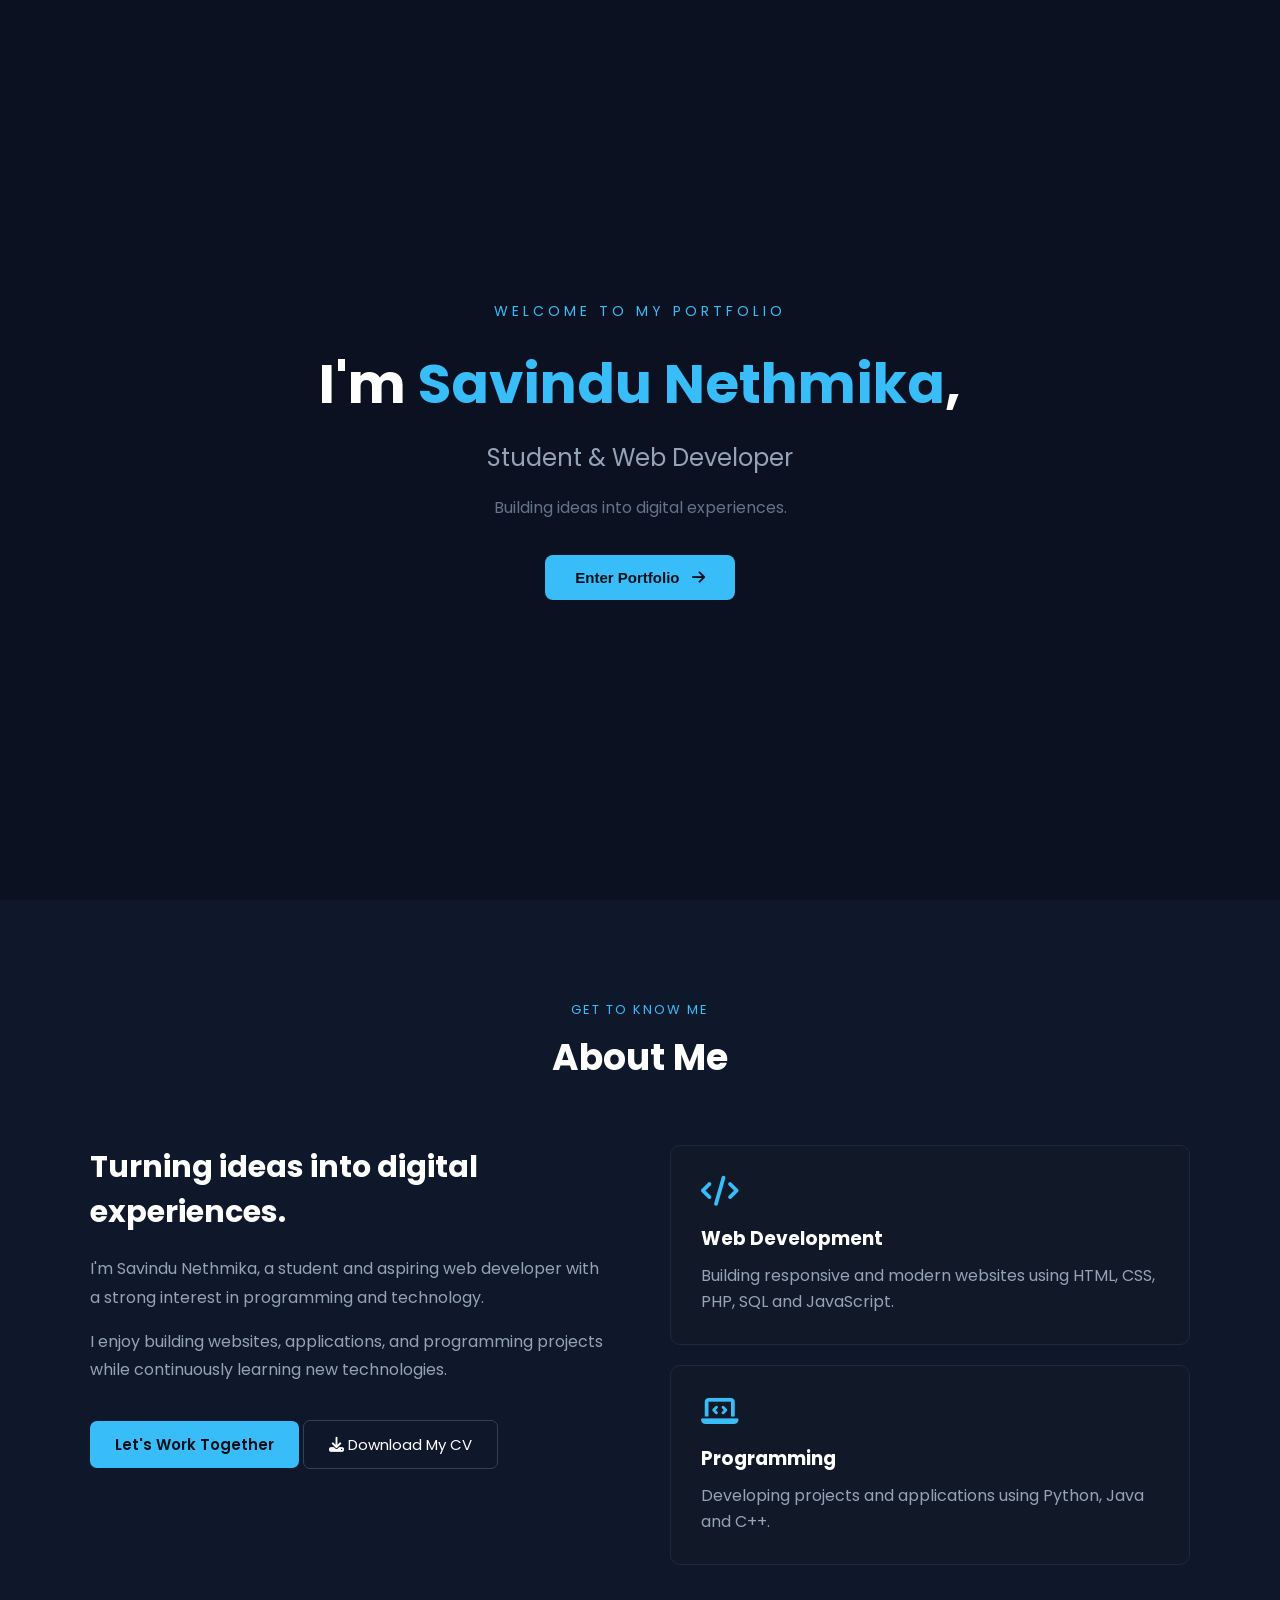
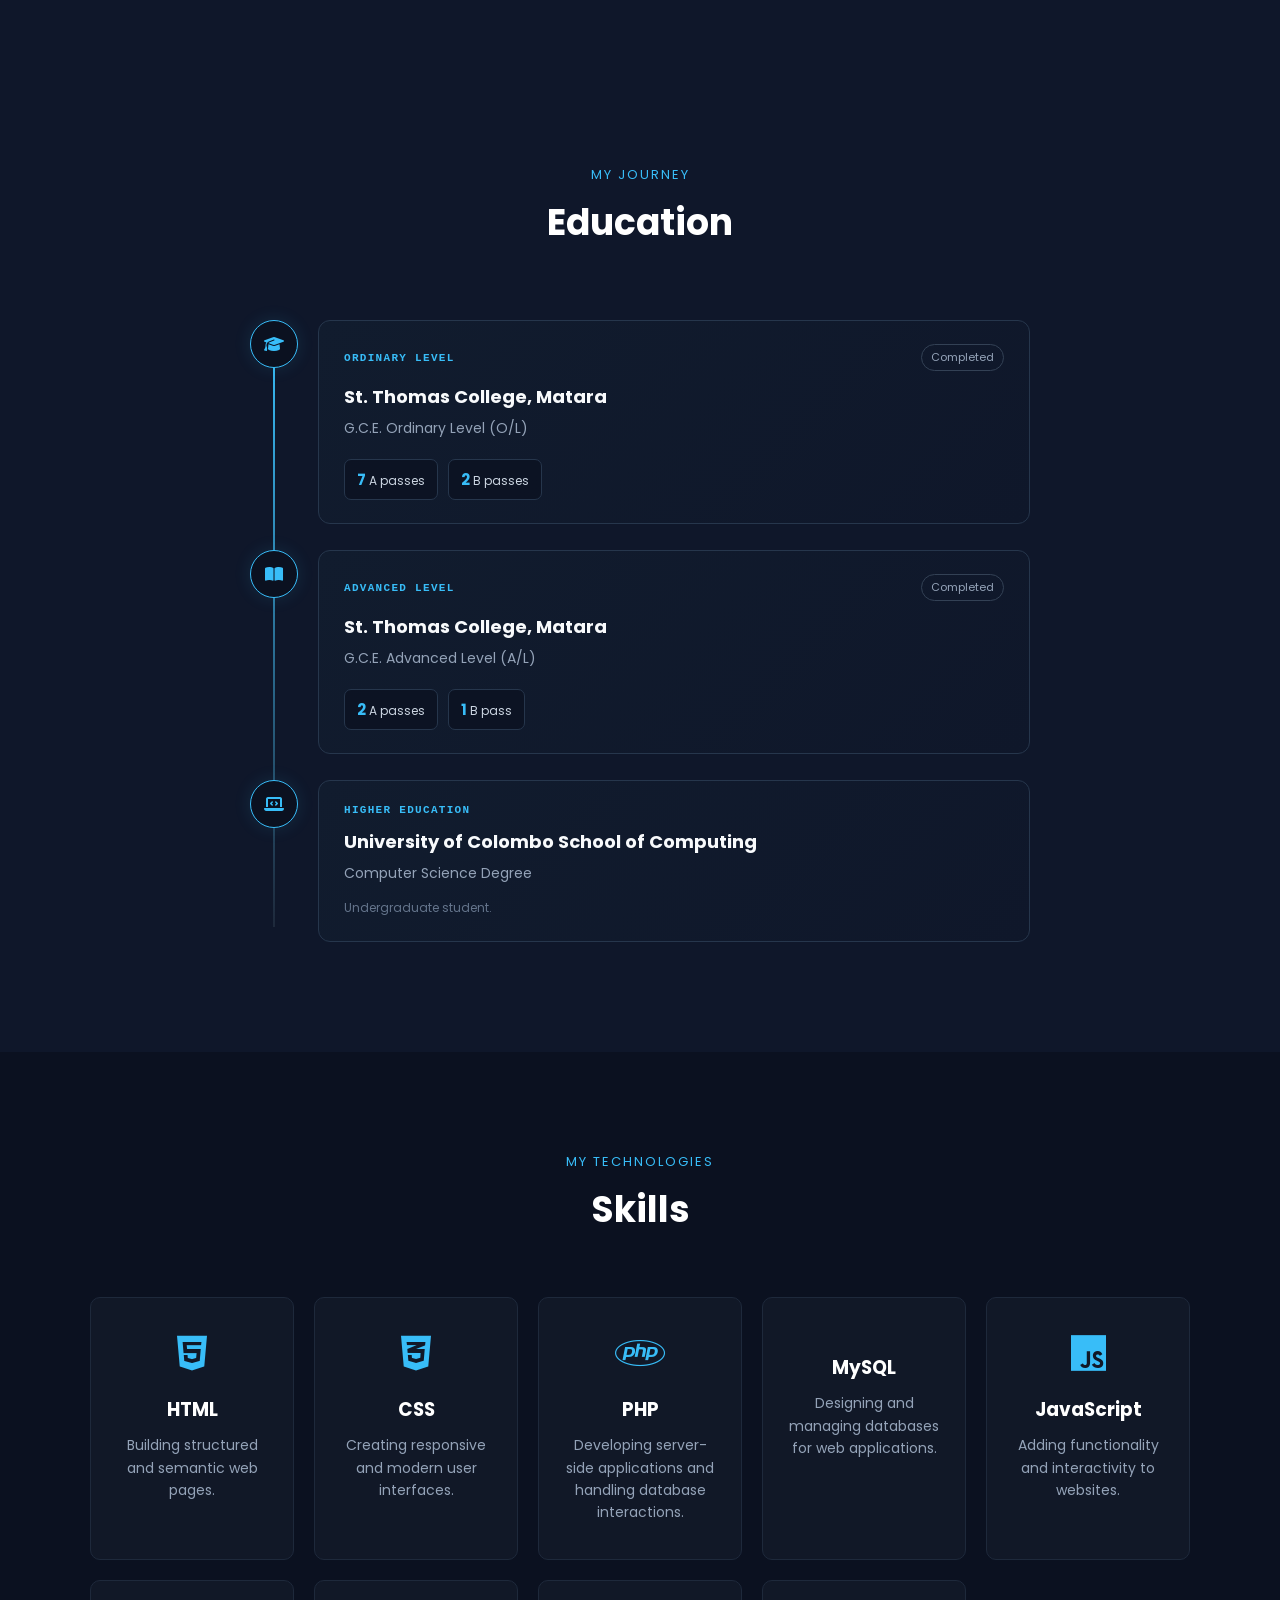
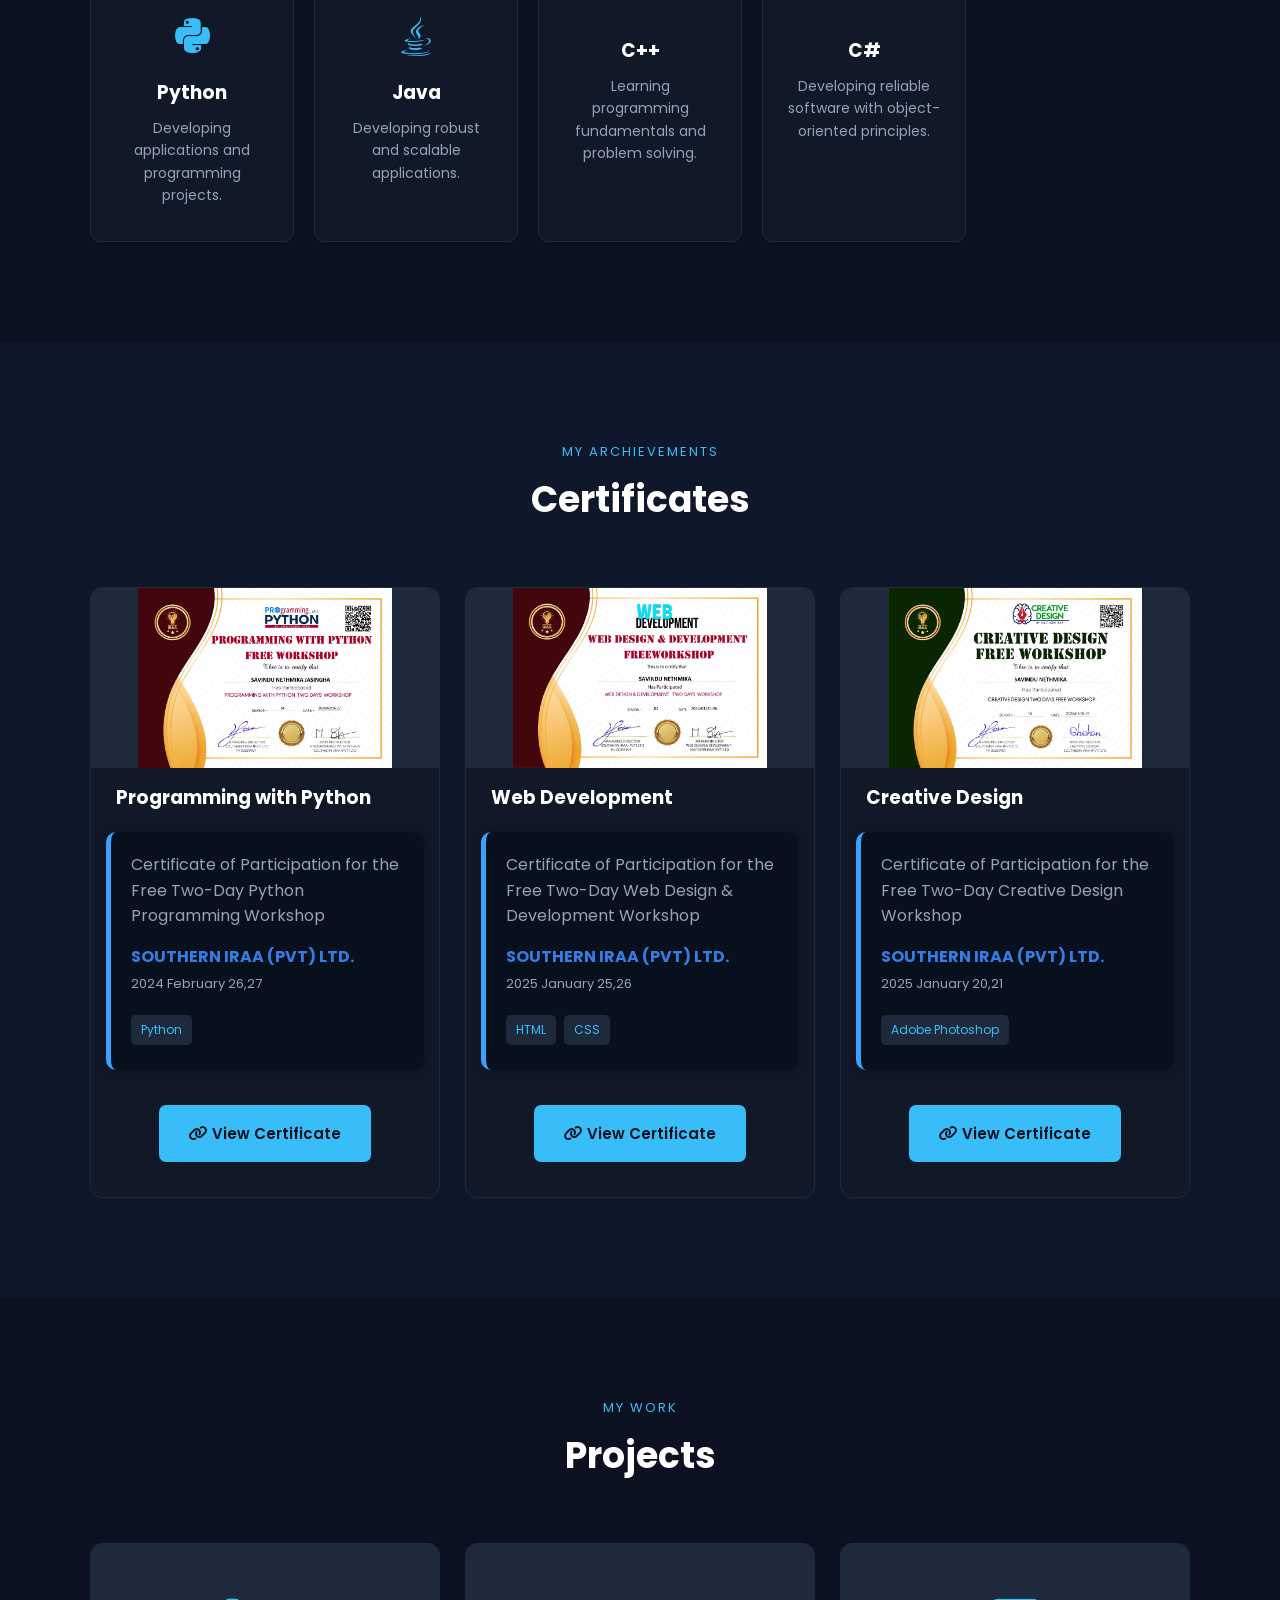
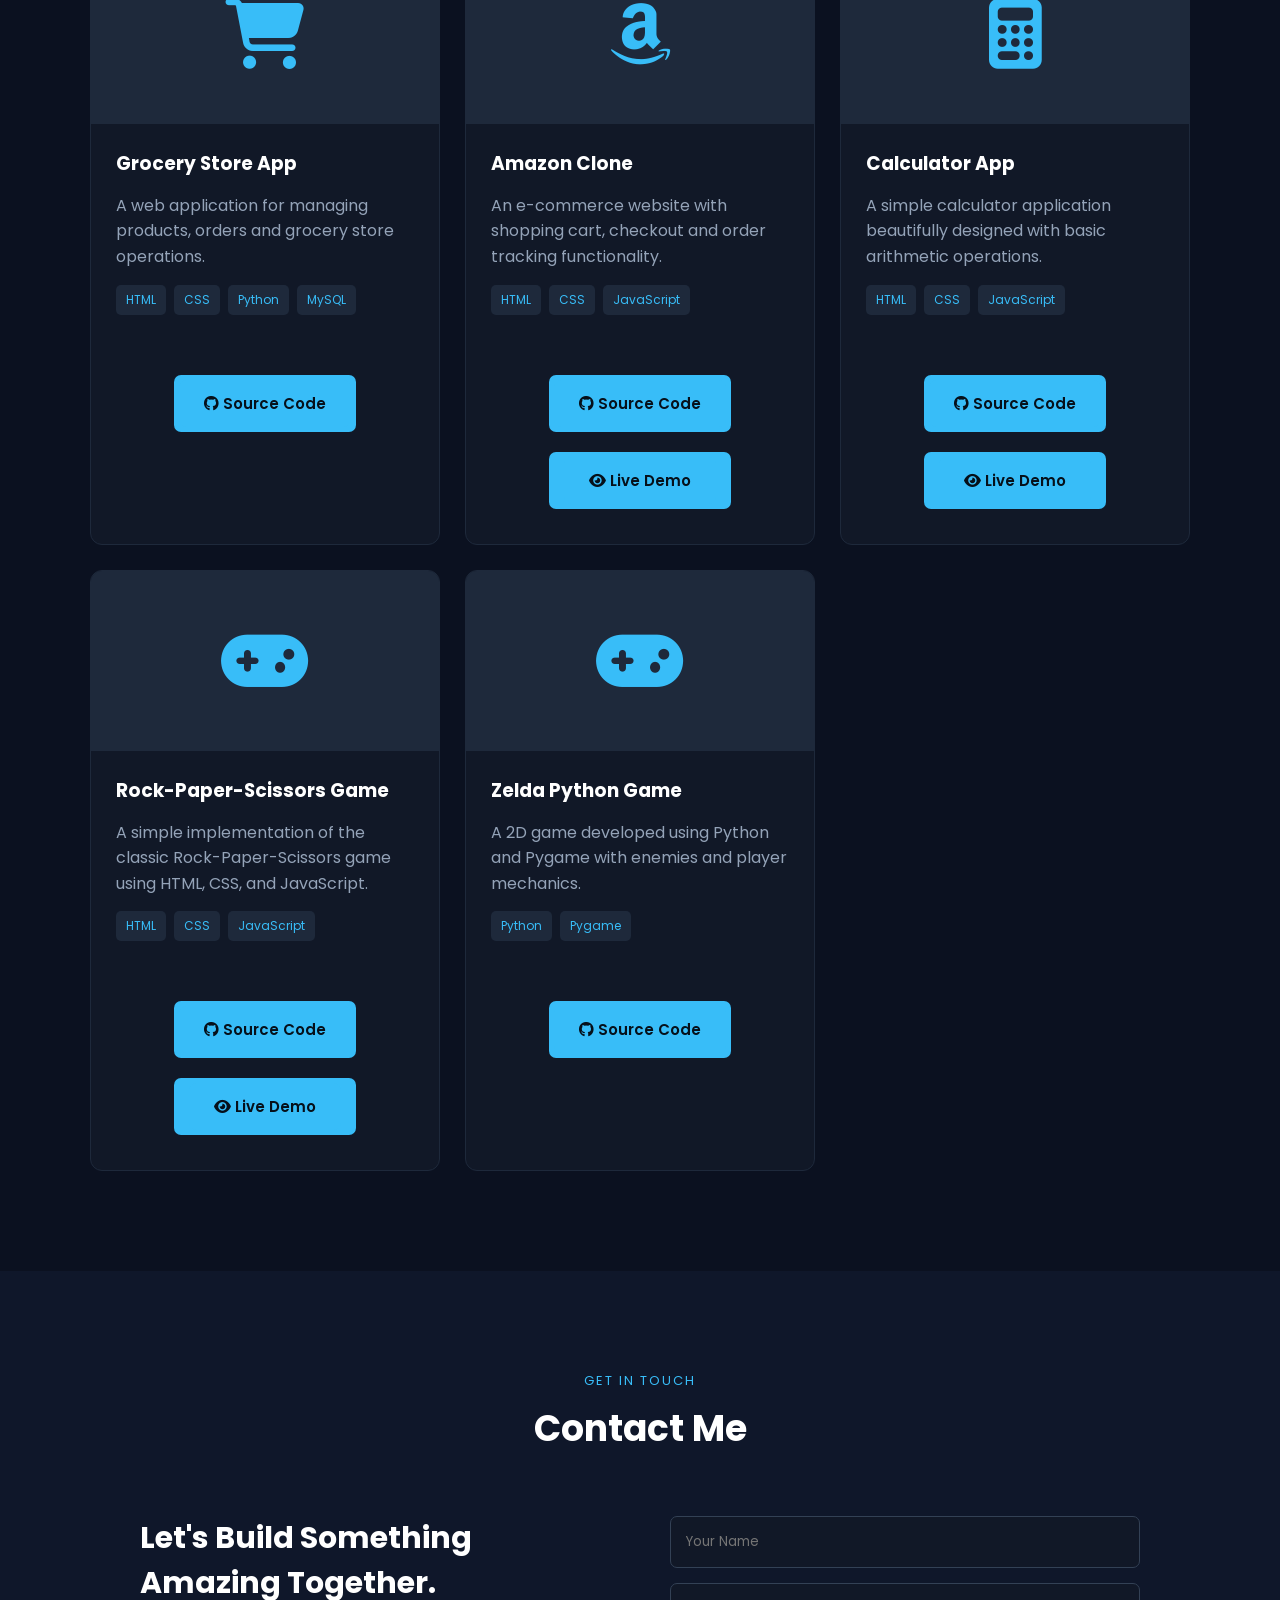
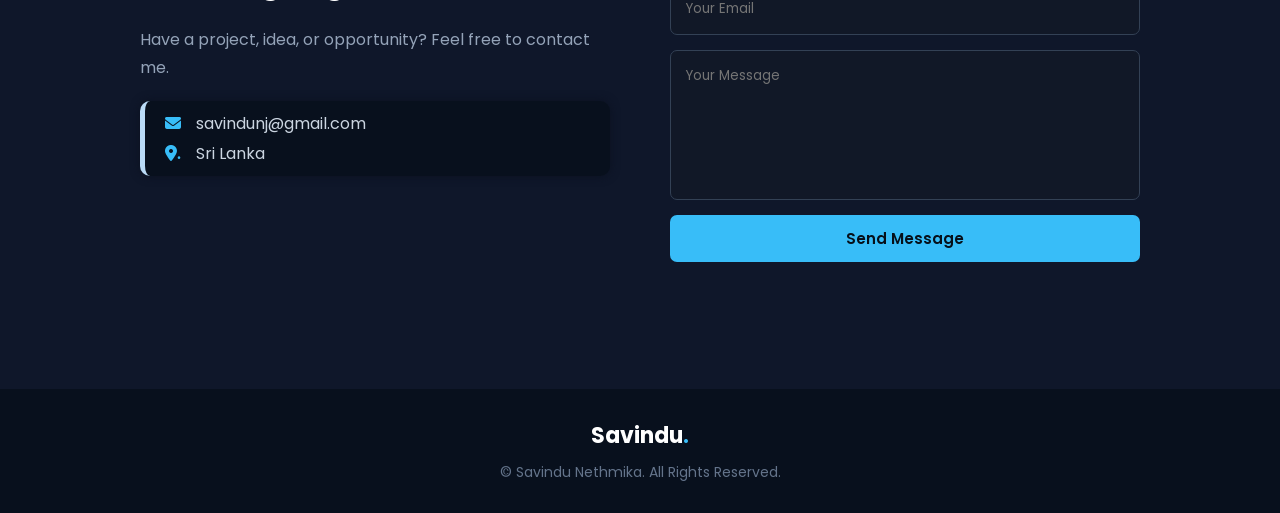
==== commit 4cfe69f8: "Update index.html" ====
--- a/index.html
+++ b/index.html
@@ -13,10 +13,8 @@
   >
   <meta name="author" content="Savindu Nethmika">
   <meta name="robots" content="index, follow">
-  <meta
-    name="google-site-verification"
-    content="rxYASxLo2Qynbn2wOgId4ULMgWfayksiSLvTkxNEIUA"
-  >
+  
+  <meta name="google-site-verification" content="RlMWpkufY-seFjwOVJWMMU9hVgBGpllCza_xWcFRGZg" />
 
   <!-- Open Graph / Social Sharing -->
   <meta property="og:type" content="website">
--- a/styles/style.css
+++ b/styles/style.css
@@ -902,7 +902,7 @@
 
 .project-view-button {
   margin: 25px;
-  display: flex;
+  display: grid;
   align-items: center;
   justify-content: center;
 }
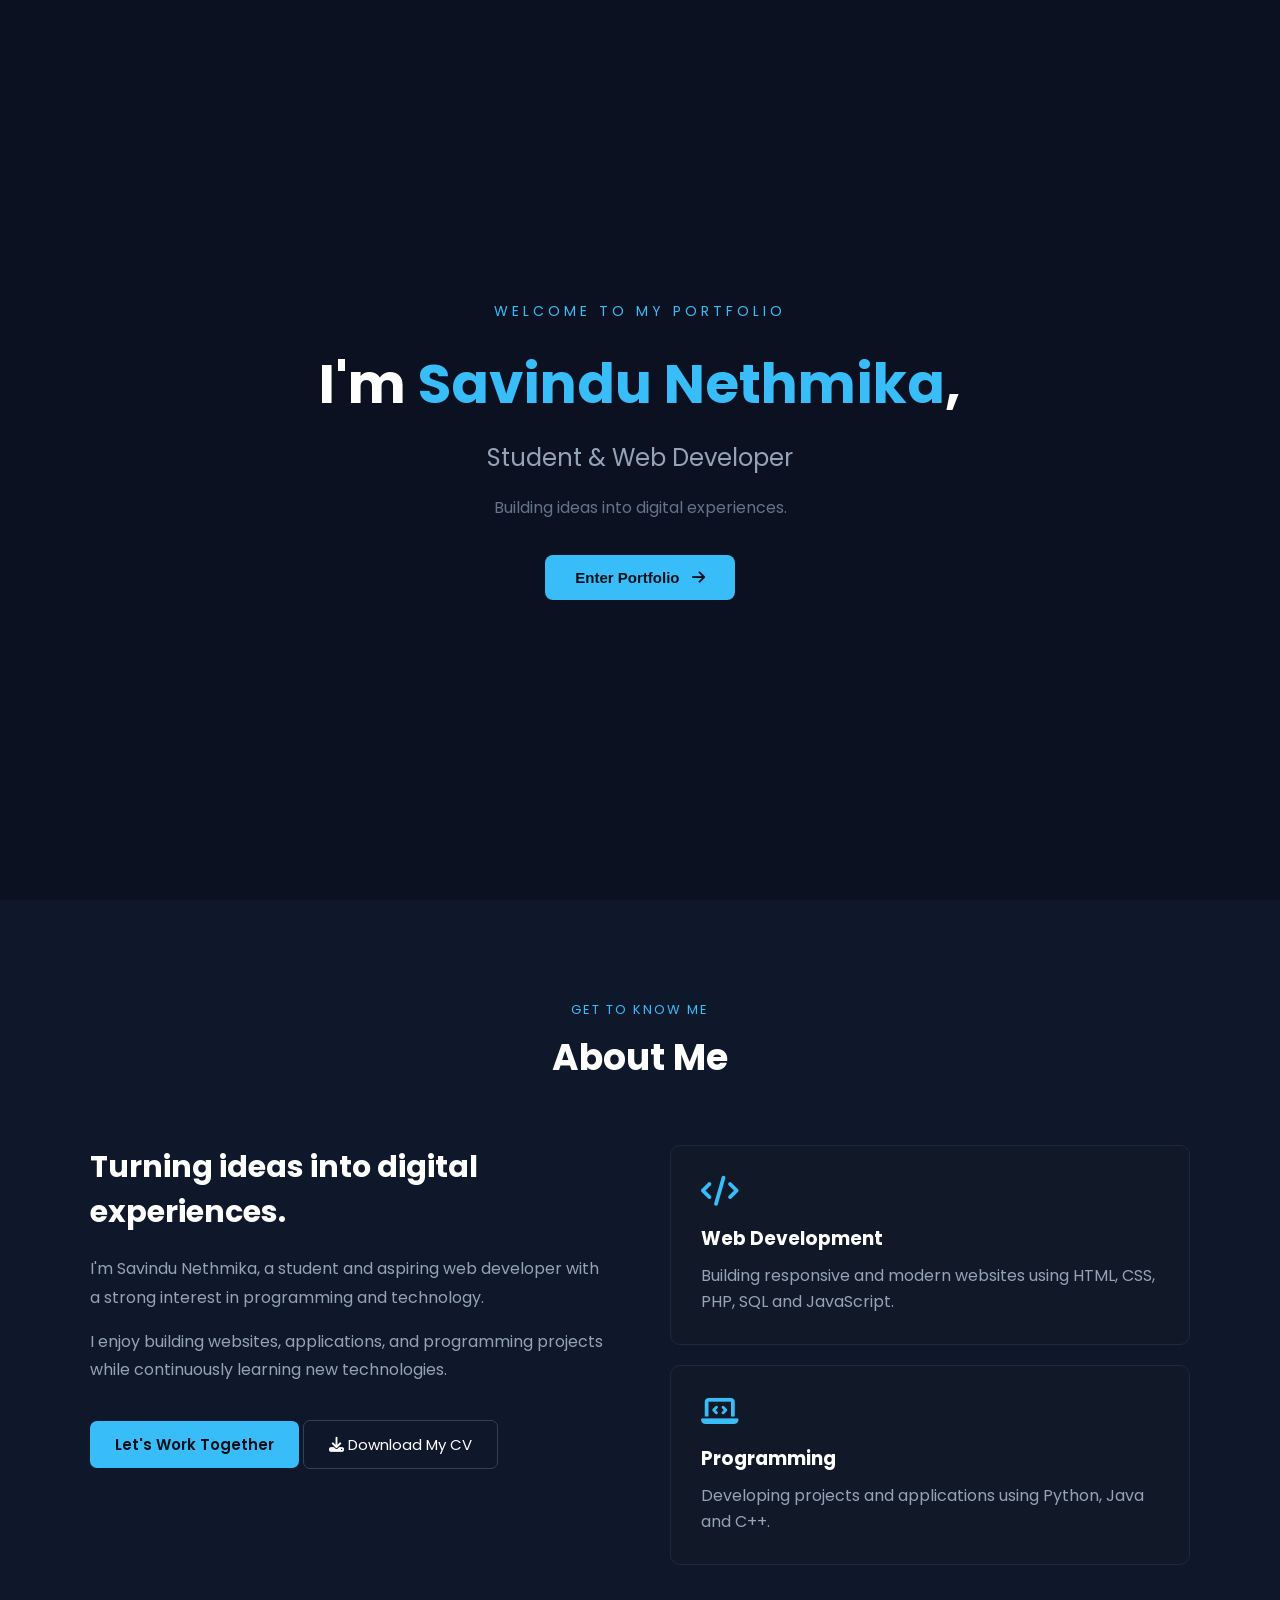
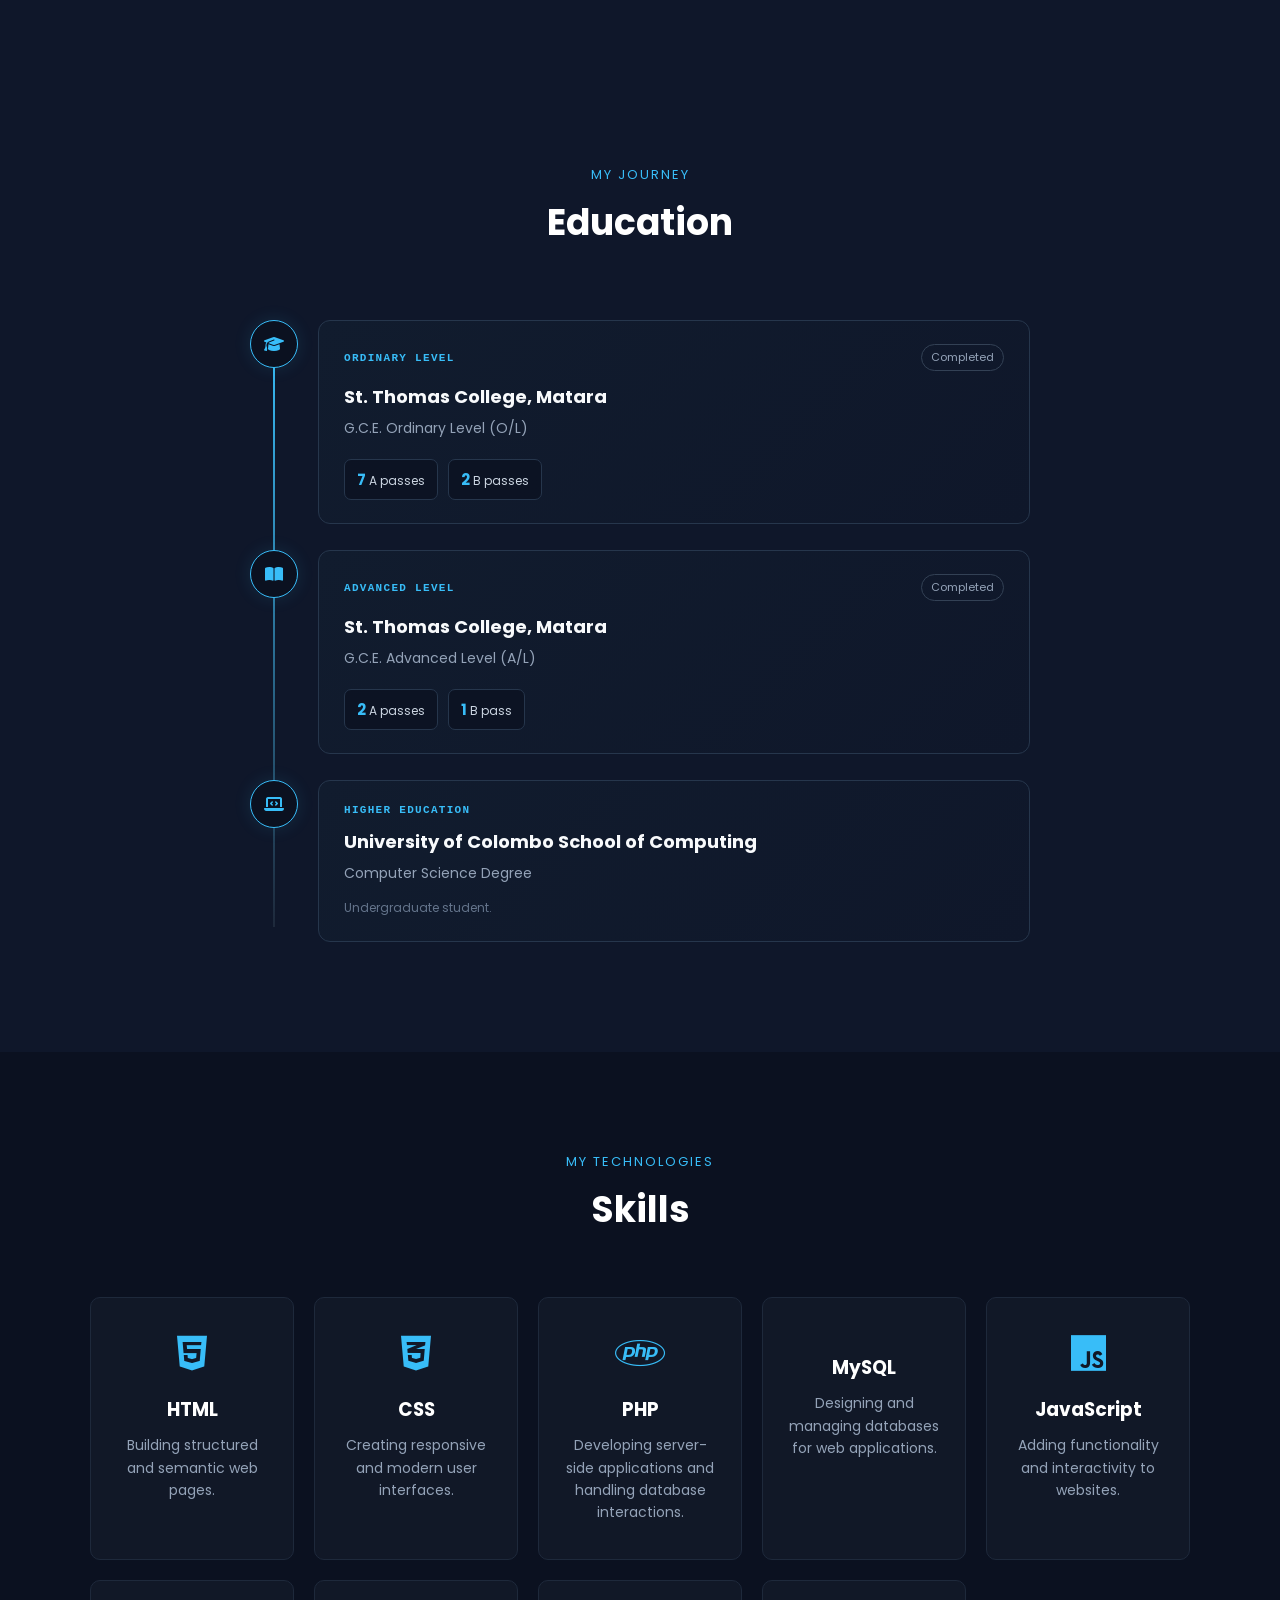
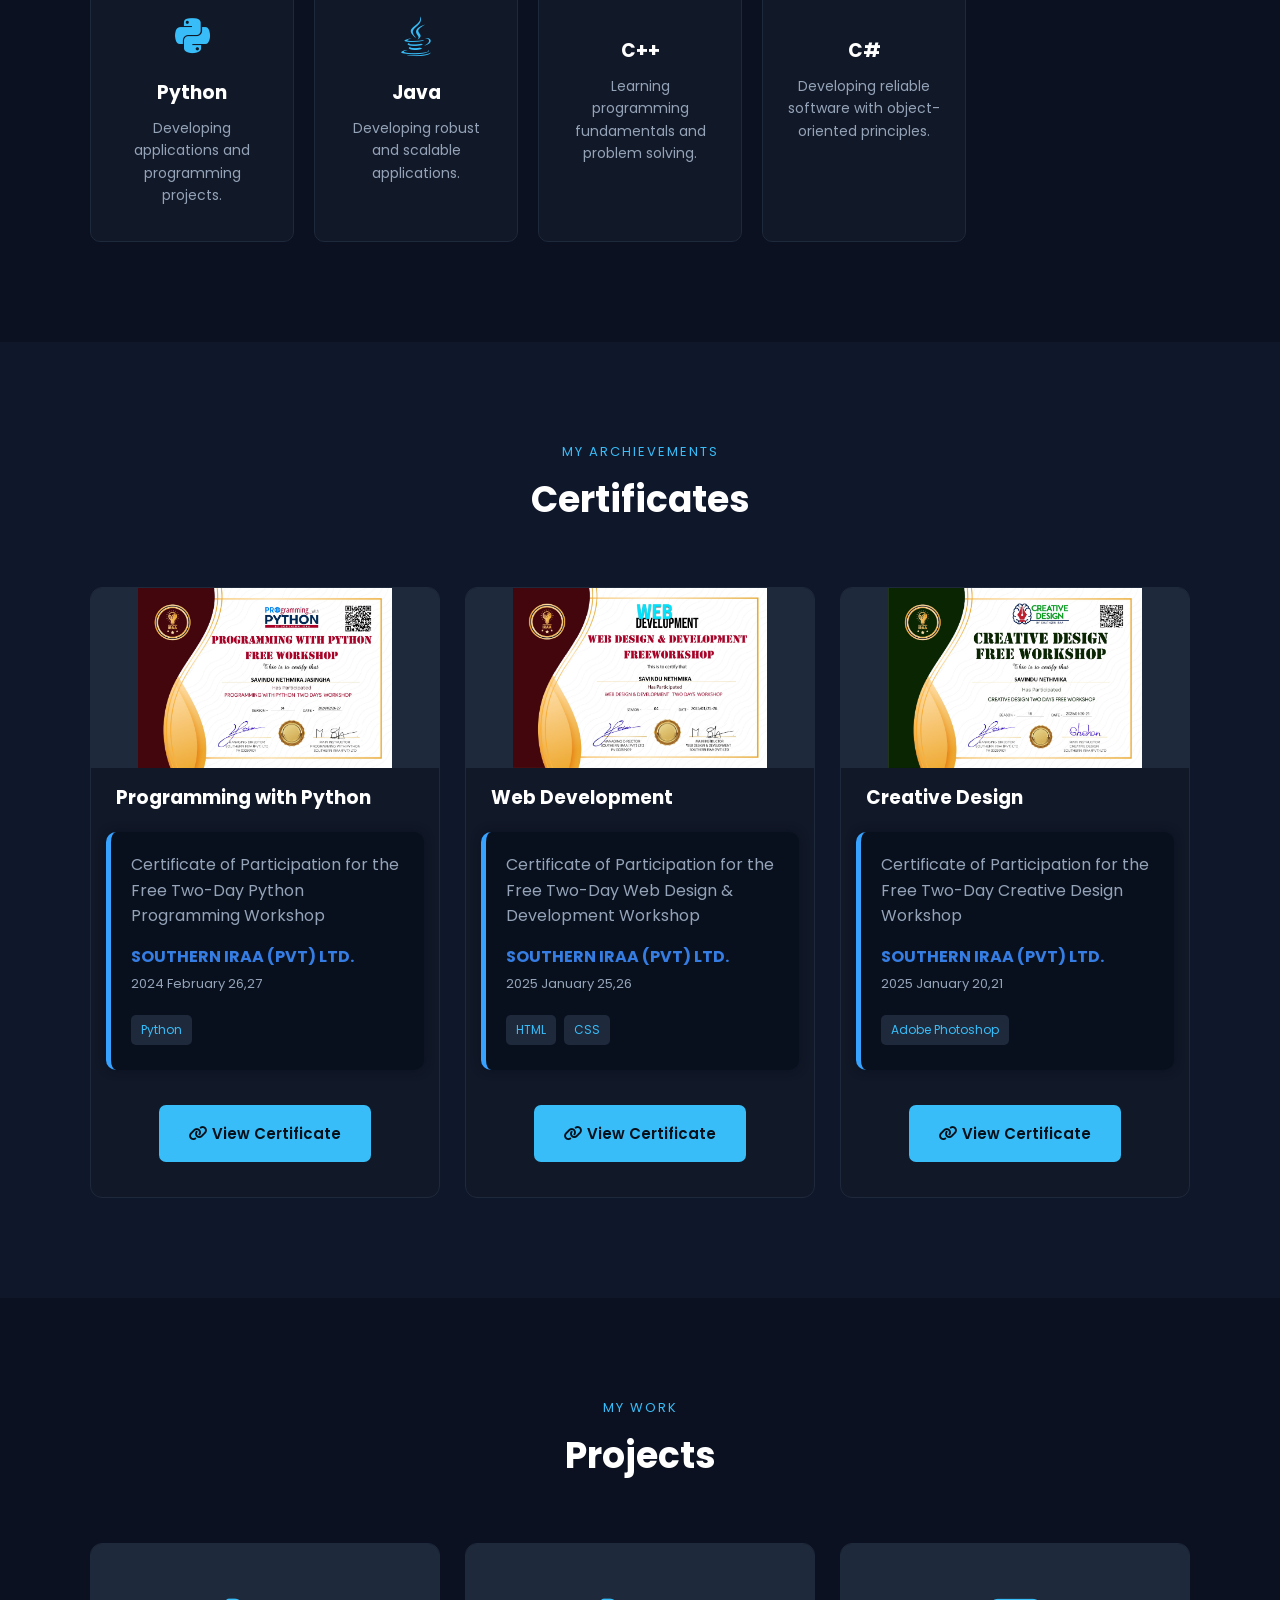
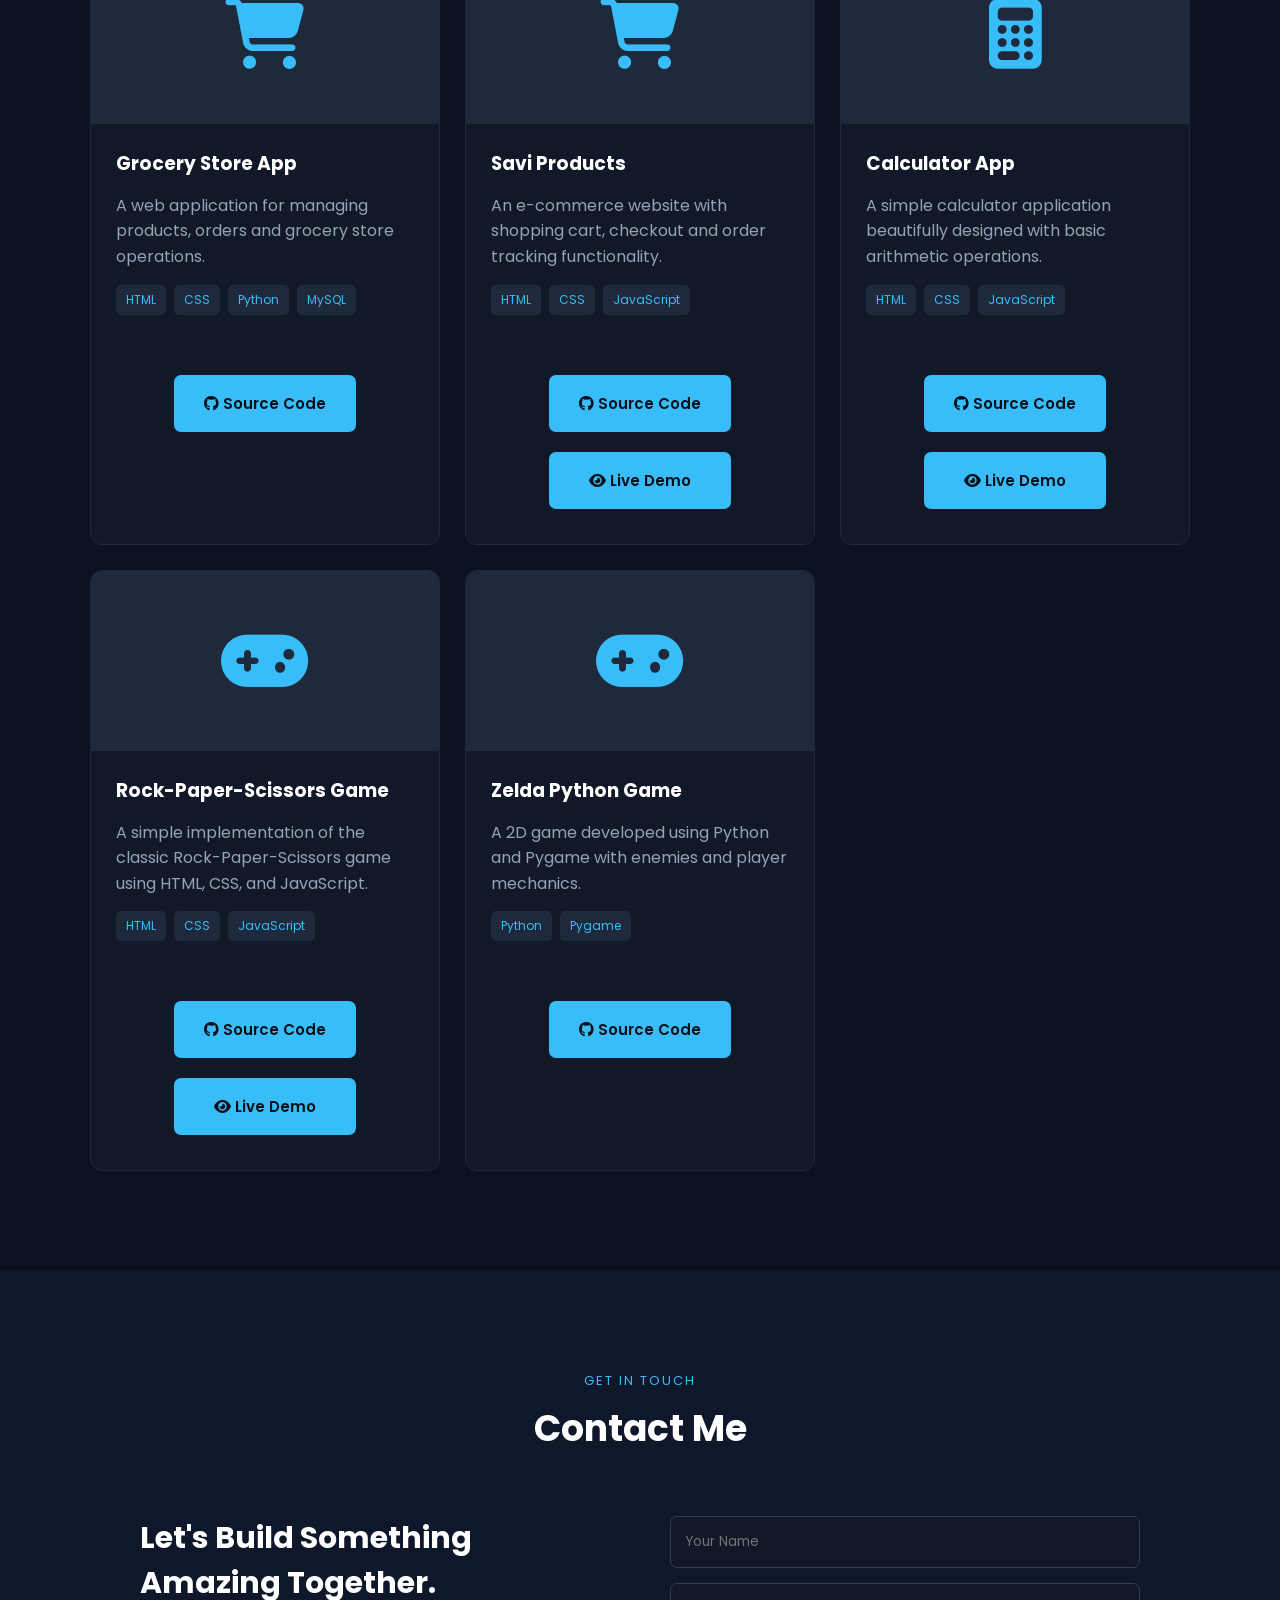
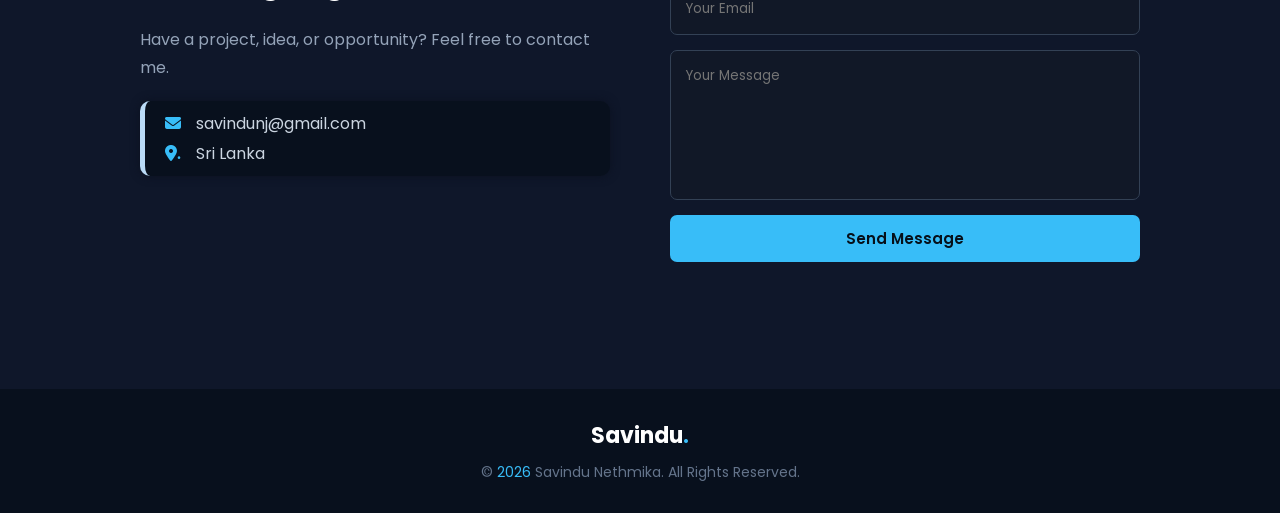
==== commit c2a3ecb9: "Update index.html" ====
--- a/index.html
+++ b/index.html
@@ -529,7 +529,7 @@
     </h3>
 
     <p>
-      © Savindu Nethmika.
+      © <span id="year"></span> Savindu Nethmika.
       All Rights Reserved.
     </p>
 
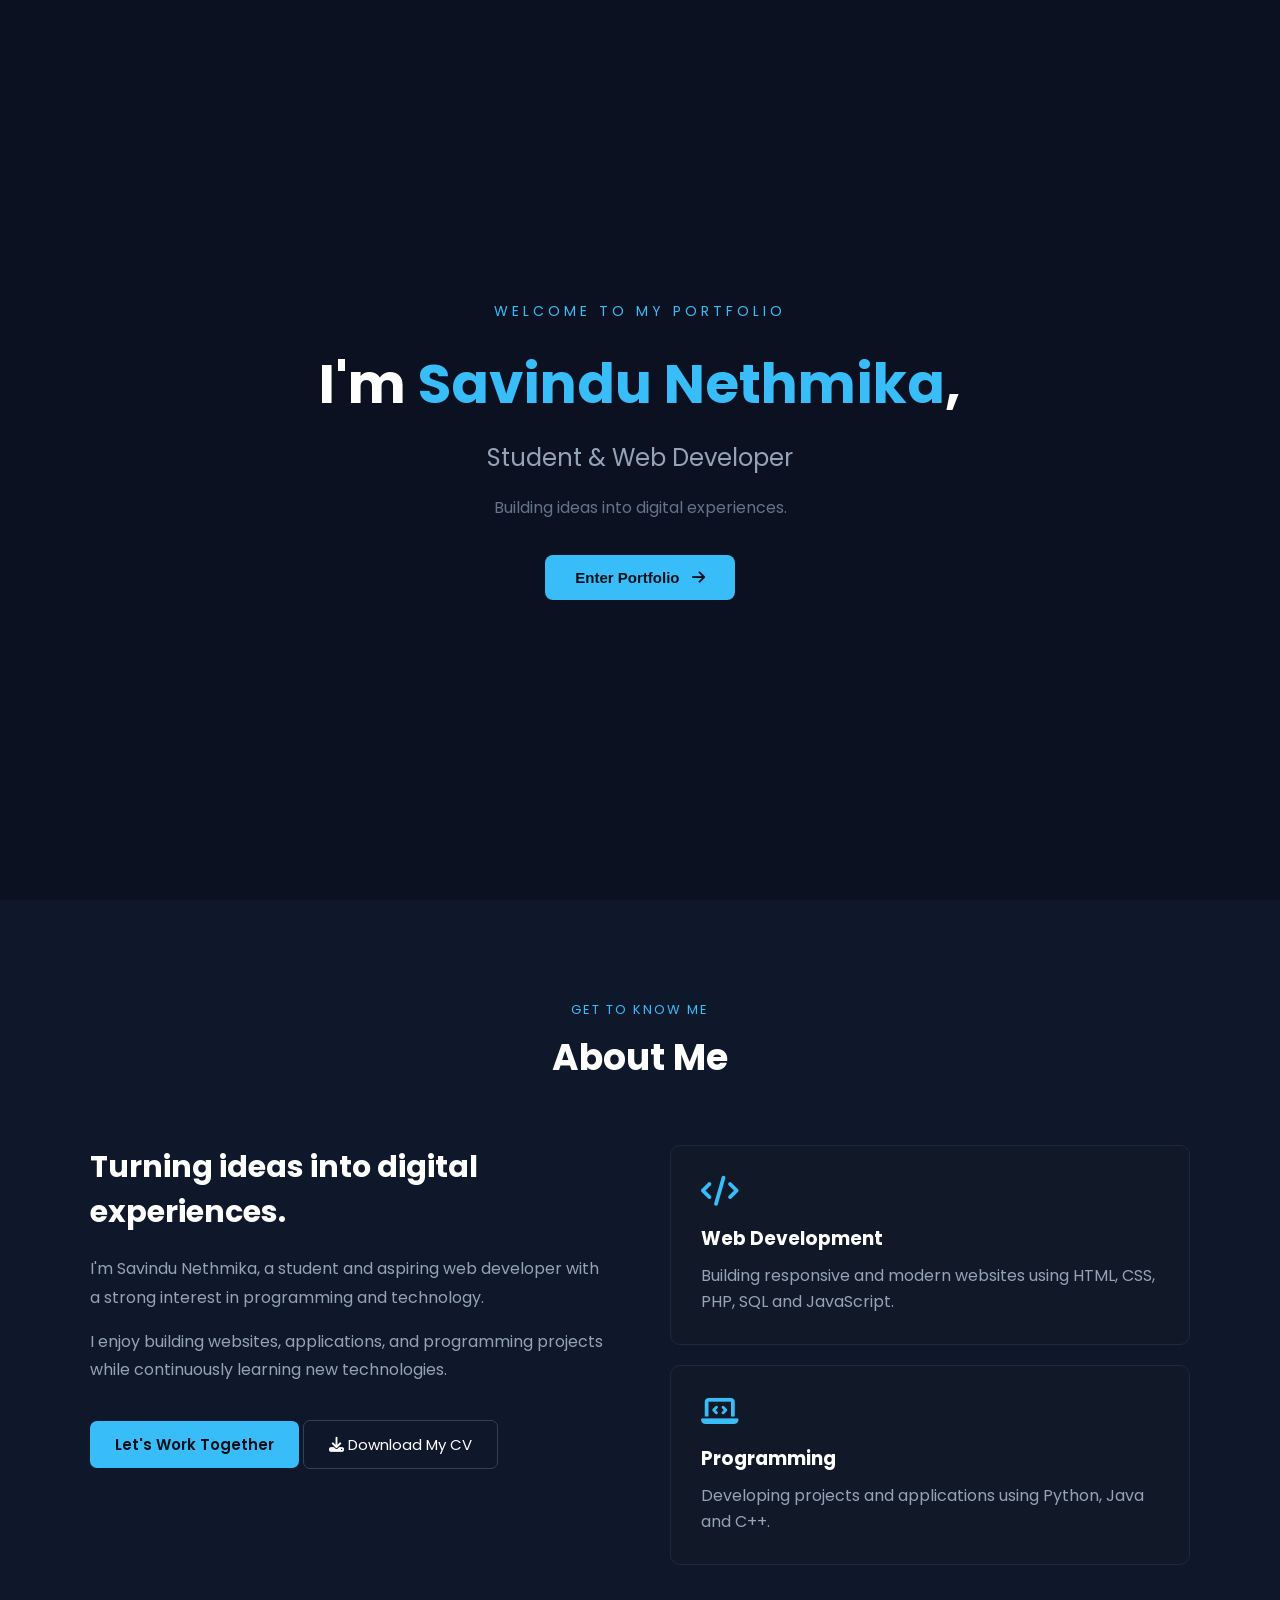
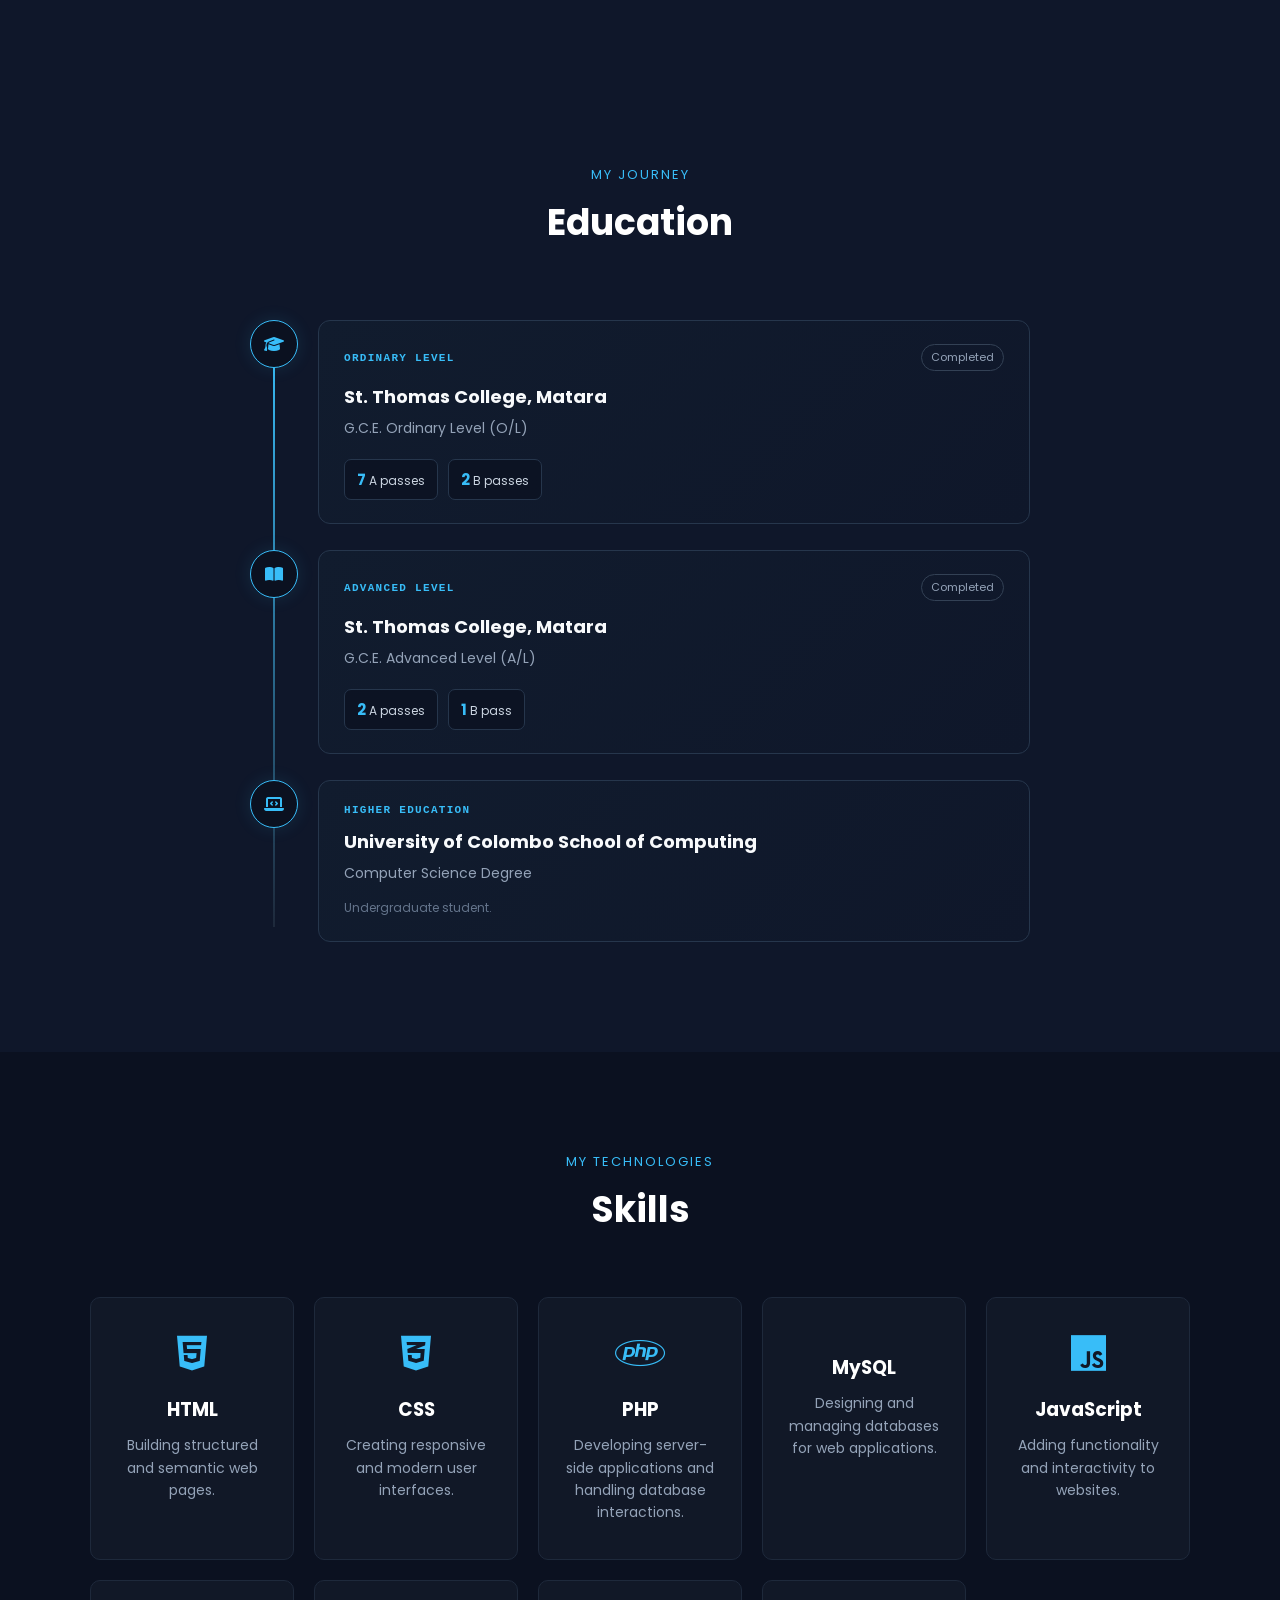
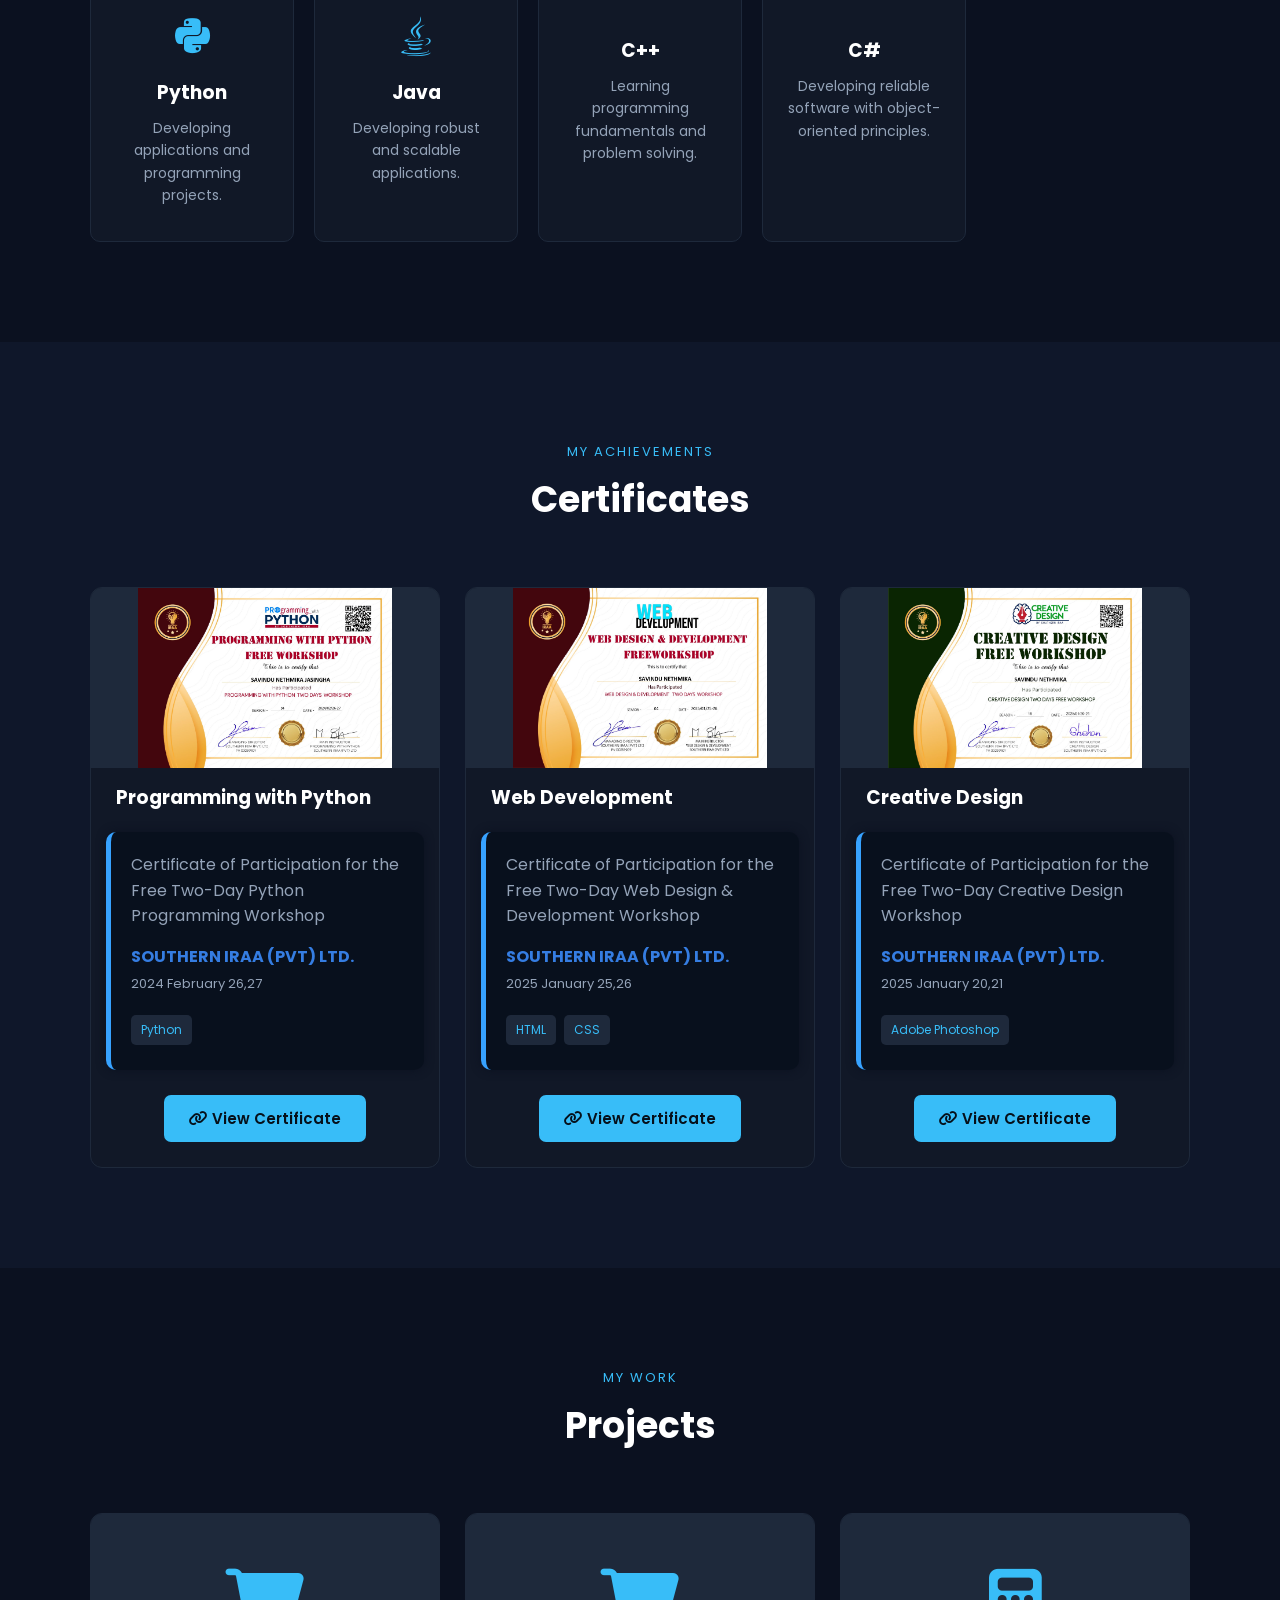
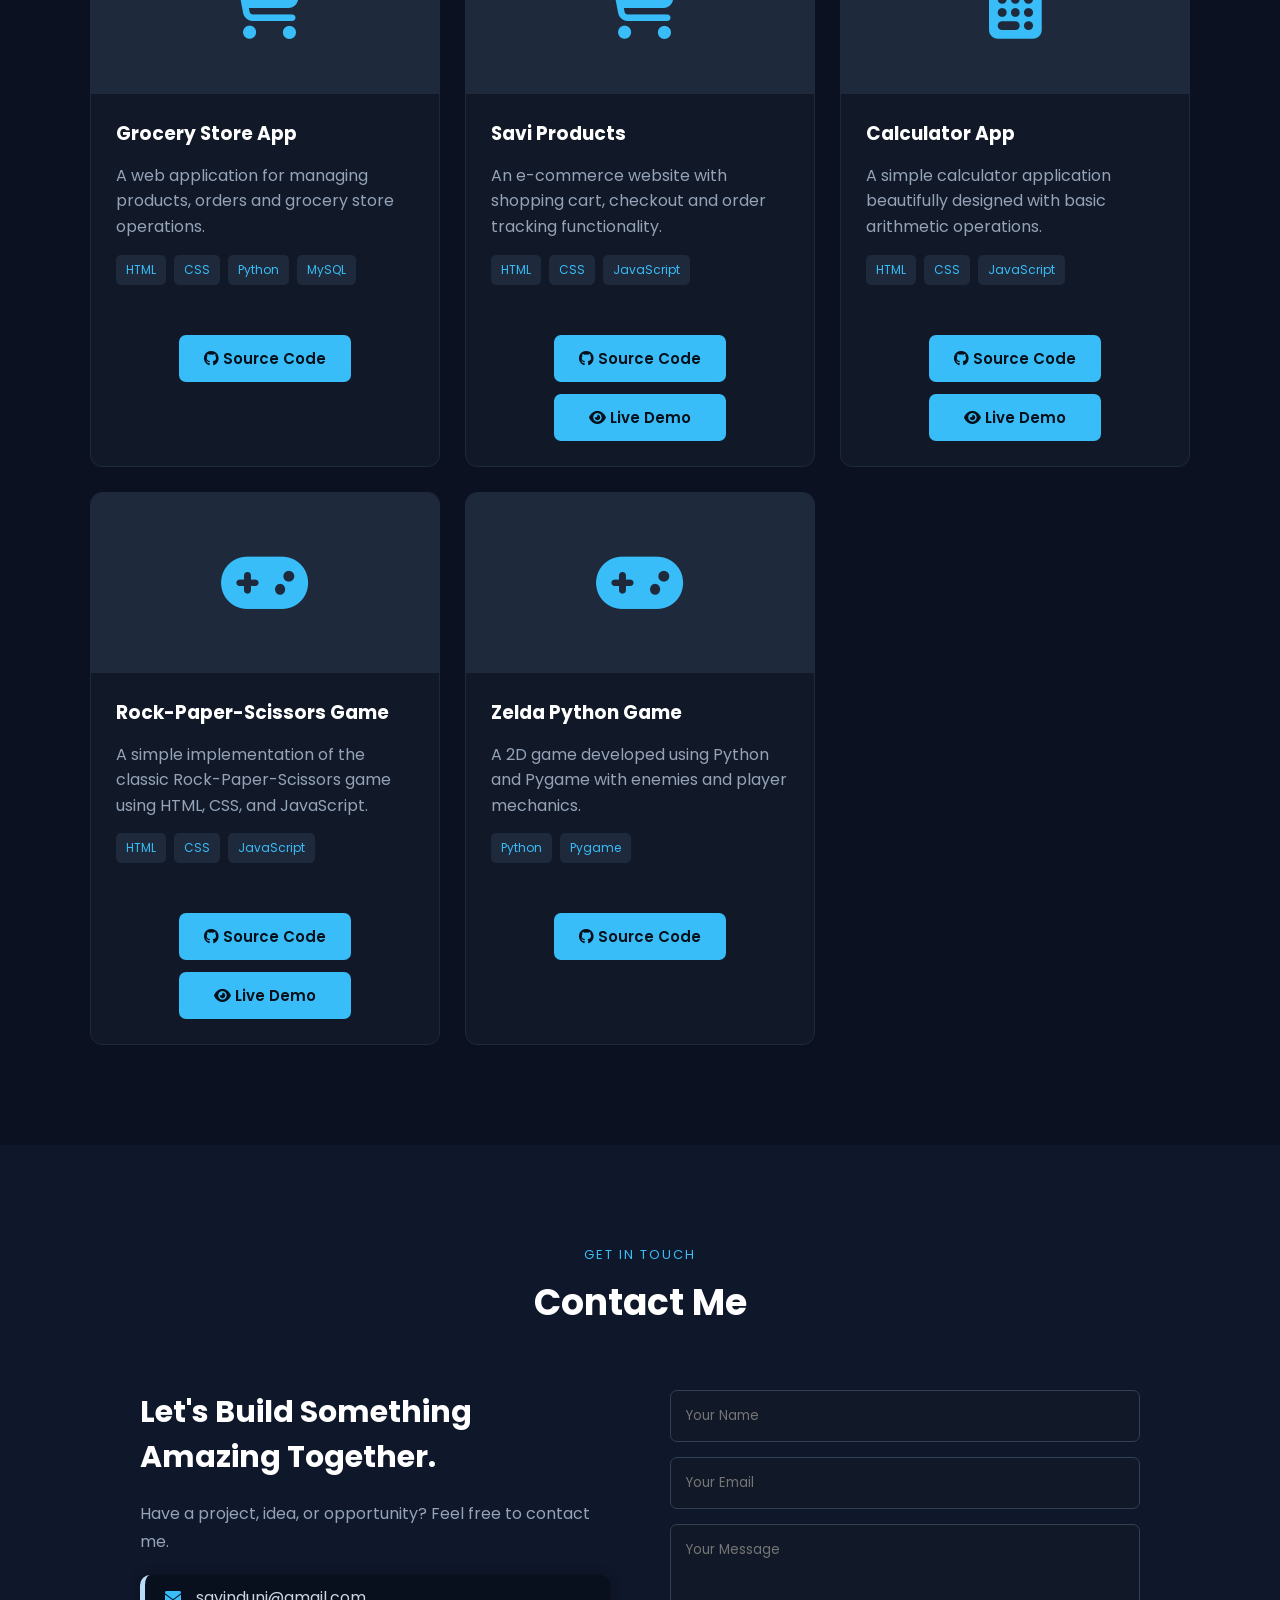
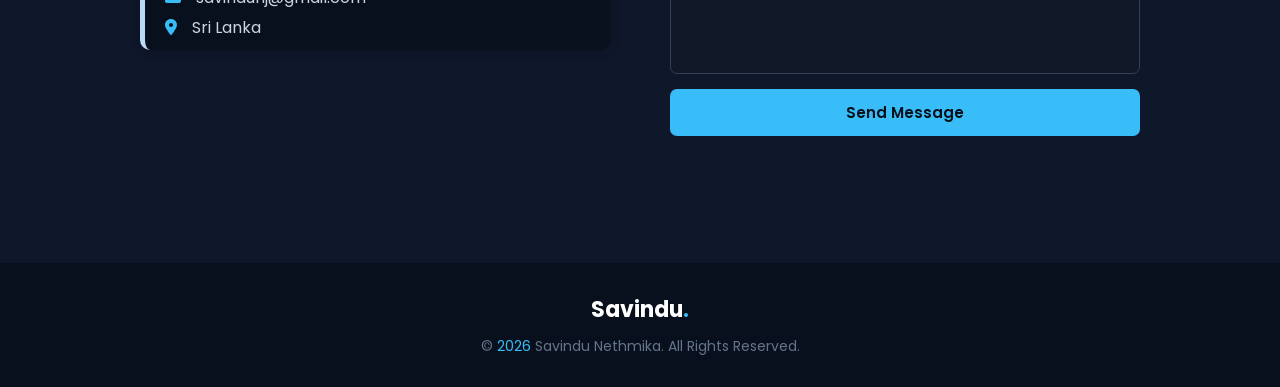
==== commit 60431cda: "Add files via upload" ====
--- a/index.html
+++ b/index.html
@@ -1,542 +1,542 @@
-<!DOCTYPE html>
-<html lang="en">
-<head>
-  <meta charset="UTF-8">
-  <meta name="viewport" content="width=device-width, initial-scale=1.0">
-  <meta
-    name="description"
-    content="Savindu Nethmika is a student and web developer from Sri Lanka, specializing in modern web development and software projects."
-  >
-  <meta
-    name="keywords"
-    content="Savindu Nethmika, Savindu Nethmika developer, Savindu Nethmika Sri Lanka, web developer Sri Lanka, student developer, software developer, web development"
-  >
-  <meta name="author" content="Savindu Nethmika">
-  <meta name="robots" content="index, follow">
-  
-  <meta name="google-site-verification" content="RlMWpkufY-seFjwOVJWMMU9hVgBGpllCza_xWcFRGZg" />
-
-  <!-- Open Graph / Social Sharing -->
-  <meta property="og:type" content="website">
-
-  <meta
-    property="og:title"
-    content="Savindu Nethmika | Student & Web Developer"
-  >
-
-  <meta
-    property="og:description"
-    content="Personal portfolio of Savindu Nethmika, a student and web developer from Sri Lanka."
-  >
-
-  <meta
-    property="og:url"
-    content="https://savindunethmika.pages.dev/"
-  >
-
-  <meta
-    property="og:site_name"
-    content="Savindu Nethmika"
-  >
-
-  <meta
-    property="og:image"
-    content="https://savindunethmika.pages.dev/images/logo.png"
-  >
-
-  <!-- Twitter / X Sharing -->
-  <meta name="twitter:card" content="summary_large_image">
-
-  <meta
-    name="twitter:title"
-    content="Savindu Nethmika | Student & Web Developer"
-  >
-
-  <meta
-    name="twitter:description"
-    content="Personal portfolio of Savindu Nethmika, a student and web developer from Sri Lanka."
-  >
-
-  <meta
-    name="twitter:image"
-    content="https://savindunethmika.pages.dev/images/logo.png"
-  >
-
-  <!-- Profile / Person Structured Data -->
-  <script type="application/ld+json">
-  {
-    "@context": "https://schema.org",
-    "@type": "ProfilePage",
-    "@id": "https://savindunethmika.pages.dev/#profile",
-    "url": "https://savindunethmika.pages.dev/",
-    "name": "Savindu Nethmika | Student & Web Developer",
-    "mainEntity": {
-      "@type": "Person",
-      "@id": "https://savindunethmika.pages.dev/#person",
-      "name": "Savindu Nethmika",
-      "url": "https://savindunethmika.pages.dev/",
-      "jobTitle": "Student & Web Developer",
-      "address": {
-        "@type": "PostalAddress",
-        "addressLocality": "Matara",
-        "addressCountry": "LK"
-      },
-      "sameAs": [
-        "https://github.com/savindunethmika",
-        "https://linkedin.com/in/savindu-nethmika",
-        "https://facebook.com/savindu.n.j.2005",
-        "https://instagram.com/savi.n.j._06",
-        "https://youtube.com/@Devil_SAVI"
-      ]
-    }
-  }
-  </script>
-
-  <title>Savindu Nethmika | Student & Web Developer</title>
-
-  <link rel="website icon" href="images/logo.png">
-  <link rel="stylesheet" href="styles/style.css">
-  <link rel="canonical" href="https://savindunethmika.pages.dev/">
-
-  <!-- Font Awesome Icons -->
-  <link rel="stylesheet"
-    href="https://cdnjs.cloudflare.com/ajax/libs/font-awesome/6.5.1/css/all.min.css">
-  <!-- Add this in your <head> -->
-  <link rel="stylesheet" href="https://cdn.jsdelivr.net/gh/devicons/devicon@v2.15.1/devicon.min.css">
-
-</head>
-
-<body>
-  <!-- Intro Screen -->
-  <div class="intro-screen" id="introScreen">
-
-    <div class="intro-content">
-      <p class="intro-welcome">WELCOME TO MY PORTFOLIO</p>
-      <h1>
-        I'm <span>Savindu Nethmika</span>,
-      </h1>
-
-      <h2>Student & Web Developer</h2>
-      <p class="intro-description">
-        Building ideas into digital experiences.
-      </p>
-
-      <button class="intro-btn" id="enterPortfolio">
-        Enter Portfolio
-        <i class="fa-solid fa-arrow-right"></i>
-      </button>
-
-    </div>
-  </div>
-
-  <!-- Navigation -->
-  <header>
-    <nav class="navbar">
-      <a href="#home" class="logo">
-        Savindu<span>.</span>
-      </a>
-
-      <ul class="nav-links">
-        <li><a href="#about">About</a></li>
-        <li><a href="#education">Education</a></li>
-        <li><a href="#skills">Skills</a></li>
-        <li><a href="#certificates">Certificates</a></li>
-        <li><a href="#projects">Projects</a></li>
-        <li><a href="#contact">Contact</a></li>
-      </ul>
-
-      <div class="menu-btn">
-        <i class="fa-solid fa-bars"></i>
-      </div>
-    </nav>
-  </header>
-
-
-  <!-- Home Section -->
-  <section id="home" class="hero">
-    <div class="hero-content">
-      <p class="hello">Hello, I'm</p>
-
-      <h1>
-        Savindu <span>Nethmika</span>
-      </h1>
-      <h2>Student & Web Developer</h2>
-      <p class="hero-description">
-        Passionate about building modern websites, creating projects,
-        and continuously improving my programming skills.
-      </p>
-
-      <div class="hero-buttons">
-        <a href="#projects" class="btn primary-btn">
-          View My Work
-        </a>
-        <a href="#contact" class="btn secondary-btn">
-          Contact Me
-        </a>
-      </div>
-
-      <div class="social-links">
-        <a href="https://facebook.com/savindu.n.j.2005" target="_blank">
-          <i class="fa-brands fa-facebook"></i>
-        </a>
-        <a href="https://instagram.com/savi.n.j._06" target="_blank">
-          <i class="fa-brands fa-instagram"></i>
-        </a>
-        <a href="https://youtube.com/@Devil_SAVI" target="_blank">
-          <i class="fa-brands fa-youtube"></i>
-        </a>
-        <a href="https://github.com/savindunethmika" target="_blank">
-          <i class="fa-brands fa-github"></i>
-        </a>
-        <a href="https://linkedin.com/in/savindu-nethmika" target="_blank">
-          <i class="fa-brands fa-linkedin"></i>
-        </a>
-        <a href="#contact">
-          <i class="fa-solid fa-envelope"></i>
-        </a>
-      </div>
-    </div>
-
-
-    <div class="hero-card">
-
-      
-  <div class="code-window">
-
-    <div class="window-header">
-      <div class="window-controls" aria-hidden="true">
-        <span></span>
-        <span></span>
-        <span></span>
-      </div>
-
-      <button
-        class="photo-toggle"
-        id="photoToggle"
-        type="button"
-        aria-pressed="false"
-        aria-label="Show my real photo"
-      >
-        <i class="fa-regular fa-image"></i>
-        <span>View Photo</span>
-      </button>
-    </div>
-
-    <div class="flip-scene">
-      <div class="flip-card" id="profileFlipCard">
-
-        <!-- FRONT: Your existing ASCII portrait -->
-        <div class="flip-face flip-front">
-          <div class="terminal-content">
-            <pre id="terminalOutput"></pre>
-          </div>
-          <div class="face-caption">
-            <span class="status-dot"></span>
-            <span>ASCII_PROFILE.exe</span>
-          </div>
-        </div>
-
-        <!-- BACK: Your real photo -->
-        <div class="flip-face flip-back">
-          <div class="photo-frame">
-            <img
-              src="images/profile_photo.png"
-              alt="Portrait of Savindu Nethmika"
-              class="real-profile-photo"
-            >
-            <div class="photo-overlay">
-              <span>IDENTITY VERIFIED</span>
-              <span>Developer Profile</span>
-            </div>
-          </div>
-
-          <div class="face-caption">
-            <span class="status-dot"></span>
-            <span>PROFILE.jpg</span>
-          </div>
-        </div>
-
-      </div>
-    </div>
-  </div>
-    </div>
-  </section>
-
-
-  <!-- About Section -->
-
-  <section id="about" class="section dark-section">
-
-    <div class="section-title scroll-reveal">
-      <p>GET TO KNOW ME</p>
-      <h2>About Me</h2>
-    </div>
-
-    <div class="about-container">
-      <div class="about-text reveal-left scroll-reveal">
-        <h3>
-          Turning ideas into digital experiences.
-        </h3>
-        <p>
-          I'm Savindu Nethmika, a student and aspiring web developer
-          with a strong interest in programming and technology.
-        </p>
-        <p>
-          I enjoy building websites, applications, and programming
-          projects while continuously learning new technologies.
-        </p>
-        <a href="#contact" class="btn primary-btn">
-          Let's Work Together
-        </a>
-        <a href="documents/Savindu-Nethmika-CV.pdf"
-          class="btn secondary-btn"
-          download>
-          <i class="fa-solid fa-download"></i>
-          Download My CV
-        </a>
-      </div>
-
-
-      <div class="about-info reveal-right scroll-reveal">
-        <div class="info-card">
-          <i class="fa-solid fa-code"></i>
-          <h3>Web Development</h3>
-          <p>
-            Building responsive and modern websites using
-            HTML, CSS, PHP, SQL and JavaScript.
-          </p>
-        </div>
-
-        <div class="info-card">
-          <i class="fa-solid fa-laptop-code"></i>
-          <h3>Programming</h3>
-          <p>
-            Developing projects and applications using
-            Python, Java and C++.
-          </p>
-        </div>
-      </div>
-    </div>
-  </section>
-  
-  <!-- Education Section -->
-
-  <section id="education" class="section dark-section">
-
-    <div class="section-title scroll-reveal">
-      <p>MY JOURNEY</p>
-      <h2>Education</h2>
-    </div>
-
-    <div class="education-timeline">
-
-      <!-- O/L -->
-      <article class="education-item scroll-reveal">
-        <div class="education-marker">
-          <i class="fa-solid fa-graduation-cap"></i>
-        </div>
-
-        <div class="education-card">
-          <div class="education-card-header">
-            <span class="education-label">ORDINARY LEVEL</span>
-            <span class="education-status">Completed</span>
-          </div>
-
-          <h3>St. Thomas College, Matara</h3>
-          <p class="education-qualification">
-            G.C.E. Ordinary Level (O/L)
-          </p>
-
-          <div class="education-result">
-            <span><strong>7</strong> A passes</span>
-            <span><strong>2</strong> B passes</span>
-          </div>
-        </div>
-      </article>
-
-      <!-- A/L -->
-      <article class="education-item scroll-reveal">
-        <div class="education-marker">
-          <i class="fa-solid fa-book-open"></i>
-        </div>
-
-        <div class="education-card">
-          <div class="education-card-header">
-            <span class="education-label">ADVANCED LEVEL</span>
-            <span class="education-status">Completed</span>
-          </div>
-
-          <h3>St. Thomas College, Matara</h3>
-          <p class="education-qualification">
-            G.C.E. Advanced Level (A/L)
-          </p>
-
-          <div class="education-result">
-            <span><strong>2</strong> A passes</span>
-            <span><strong>1</strong> B pass</span>
-          </div>
-        </div>
-      </article>
-
-      <!-- University -->
-      <article class="education-item scroll-reveal">
-        <div class="education-marker">
-          <i class="fa-solid fa-laptop-code"></i>
-        </div>
-
-        <div class="education-card">
-          <div class="education-card-header">
-            <span class="education-label">HIGHER EDUCATION</span>
-          </div>
-
-          <h3>University of Colombo School of Computing</h3>
-          <p class="education-qualification">
-            Computer Science Degree
-          </p>
-
-          <p class="education-note">
-            Undergraduate student.
-          </p>
-        </div>
-      </article>
-
-    </div>
-  </section>
-
-  <!-- Skills Section -->
-
-  <section id="skills" class="section">
-
-    <div class="section-title scroll-reveal">
-      <p>MY TECHNOLOGIES</p>
-      <h2>Skills</h2>
-    </div>
-
-    <div class="skills-container js-skills-container">
-    </div>
-  </section>
-
-  <!-- Certificates Section -->
-
-  <section id="certificates" class="section dark-section">
-
-    <div class="section-title scroll-reveal">
-      <p>MY ARCHIEVEMENTS</p>
-      <h2>Certificates</h2>
-    </div>
-
-    <div class="certificate-container js-certificate-container">
-    </div>
-
-  </section>
-
-  <!-- Projects Section -->
-
-  <section id="projects" class="section">
-
-    <div class="section-title scroll-reveal">
-      <p>MY WORK</p>
-      <h2>Projects</h2>
-    </div>
-
-    <div class="projects-container js-projects-container">
-    </div>
-
-  </section>
-
-  <!-- Contact Section -->
-
-  <section id="contact" class="section dark-section">
-
-    <div class="section-title scroll-reveal">
-      <p>GET IN TOUCH</p>
-      <h2>Contact Me</h2>
-    </div>
-
-
-    <div class="contact-container">
-      <div class="contact-text reveal-left scroll-reveal">
-        <h3>
-          Let's Build Something Amazing Together.
-        </h3>
-
-        <p>
-          Have a project, idea, or opportunity?
-          Feel free to contact me.
-        </p>
-
-        <div class="contact-item-container">
-          <div class="contact-item">
-            <i class="fa-solid fa-envelope"></i>
-            <span>savindunj@gmail.com</span>
-          </div>
-
-
-          <div class="contact-item">
-            <i class="fa-solid fa-location-dot">.</i>
-            <span> Sri Lanka</span>
-          </div>          
-        </div>
-
-
-
-      </div>
-
-
-      <form 
-        id="contactForm"
-        action="https://formspree.io/f/myeybpwd"
-        method="POST"
-        class="contact-form reveal-left scroll-reveal"
-      >
-
-        <input
-          type="text"
-          name="name"
-          placeholder="Your Name"
-          required
-        >
-        <input
-          type="email"
-          name="email"
-          placeholder="Your Email"
-          required
-        >
-        <textarea
-          name="message"
-          placeholder="Your Message"
-          required
-        ></textarea>
-        <button class="btn primary-btn" type="submit">
-          Send Message
-        </button>
-        <p id="formStatus" role="status" aria-live="polite"></p>
-
-      </form>
-    </div>
-  </section>
-
-  <!-- Back to Top Button -->
-  <button id="back-to-top">
-    <i class="fa-solid fa-chevron-up"></i>
-  </button>
-
-  <!-- Footer -->
-  <footer>
-
-    <h3>
-      Savindu<span>.</span>
-    </h3>
-
-    <p>
-      © <span id="year"></span> Savindu Nethmika.
-      All Rights Reserved.
-    </p>
-
-  </footer>
-
-
-  <script src="scripts/script.js" type="module"></script>
-
-</body>
-</html>
+<!DOCTYPE html>
+<html lang="en">
+<head>
+  <meta charset="UTF-8">
+  <meta name="viewport" content="width=device-width, initial-scale=1.0">
+  <meta
+    name="description"
+    content="Savindu Nethmika is a student and web developer from Sri Lanka, specializing in modern web development and software projects."
+  >
+  <meta
+    name="keywords"
+    content="Savindu Nethmika, Savindu Nethmika developer, Savindu Nethmika Sri Lanka, web developer Sri Lanka, student developer, software developer, web development"
+  >
+  <meta name="author" content="Savindu Nethmika">
+  <meta name="robots" content="index, follow">
+  <meta name="google-site-verification" content="RlMWpkufY-seFjwOVJWMMU9hVgBGpllCza_xWcFRGZg" />
+
+  <!-- Open Graph / Social Sharing -->
+  <meta property="og:type" content="website">
+
+  <meta
+    property="og:title"
+    content="Savindu Nethmika | Student & Web Developer"
+  >
+
+  <meta
+    property="og:description"
+    content="Personal portfolio of Savindu Nethmika, a student and web developer from Sri Lanka."
+  >
+
+  <meta
+    property="og:url"
+    content="https://savindunethmika.pages.dev/"
+  >
+
+  <meta
+    property="og:site_name"
+    content="Savindu Nethmika"
+  >
+
+  <meta
+    property="og:image"
+    content="https://savindunethmika.pages.dev/images/logo.png"
+  >
+
+  <!-- Twitter / X Sharing -->
+  <meta name="twitter:card" content="summary_large_image">
+
+  <meta
+    name="twitter:title"
+    content="Savindu Nethmika | Student & Web Developer"
+  >
+
+  <meta
+    name="twitter:description"
+    content="Personal portfolio of Savindu Nethmika, a student and web developer from Sri Lanka."
+  >
+
+  <meta
+    name="twitter:image"
+    content="https://savindunethmika.pages.dev/images/logo.png"
+  >
+
+  <!-- Profile / Person Structured Data -->
+  <script type="application/ld+json">
+  {
+    "@context": "https://schema.org",
+    "@type": "ProfilePage",
+    "@id": "https://savindunethmika.pages.dev/#profile",
+    "url": "https://savindunethmika.pages.dev/",
+    "name": "Savindu Nethmika | Student & Web Developer",
+    "mainEntity": {
+      "@type": "Person",
+      "@id": "https://savindunethmika.pages.dev/#person",
+      "name": "Savindu Nethmika",
+      "url": "https://savindunethmika.pages.dev/",
+      "jobTitle": "Student & Web Developer",
+      "address": {
+        "@type": "PostalAddress",
+        "addressLocality": "Matara",
+        "addressCountry": "LK"
+      },
+      "sameAs": [
+        "https://github.com/savindunethmika",
+        "https://linkedin.com/in/savindu-nethmika",
+        "https://facebook.com/savindu.n.j.2005",
+        "https://instagram.com/savi.n.j._06",
+        "https://youtube.com/@Devil_SAVI"
+      ]
+    }
+  }
+  </script>
+
+  <title>Savindu Nethmika | Student & Web Developer</title>
+
+  <link rel="icon" href="images/logo.png">
+  <link rel="canonical" href="https://savindunethmika.pages.dev/">
+
+  <!-- Fonts & icons -->
+  <link rel="preconnect" href="https://fonts.googleapis.com">
+  <link rel="preconnect" href="https://fonts.gstatic.com" crossorigin>
+  <link rel="stylesheet" href="https://fonts.googleapis.com/css2?family=Poppins:wght@300;400;500;600;700&display=swap">
+  <link rel="stylesheet" href="https://cdnjs.cloudflare.com/ajax/libs/font-awesome/6.5.1/css/all.min.css">
+  <link rel="stylesheet" href="https://cdn.jsdelivr.net/gh/devicons/devicon@v2.15.1/devicon.min.css">
+
+  <!-- Site styles (order matters: reveal after sections, carousel last) -->
+  <link rel="stylesheet" href="styles/base.css">
+  <link rel="stylesheet" href="styles/components.css">
+  <link rel="stylesheet" href="styles/header.css">
+  <link rel="stylesheet" href="styles/intro.css">
+  <link rel="stylesheet" href="styles/hero.css">
+  <link rel="stylesheet" href="styles/code-window.css">
+  <link rel="stylesheet" href="styles/sections.css">
+  <link rel="stylesheet" href="styles/reveal.css">
+  <link rel="stylesheet" href="styles/carousel.css">
+</head>
+
+<body>
+  <!-- Intro Screen -->
+  <div class="intro-screen" id="introScreen">
+
+    <div class="intro-content">
+      <p class="intro-welcome">WELCOME TO MY PORTFOLIO</p>
+      <h1>
+        I'm <span>Savindu Nethmika</span>,
+      </h1>
+
+      <h2>Student & Web Developer</h2>
+      <p class="intro-description">
+        Building ideas into digital experiences.
+      </p>
+
+      <button class="intro-btn" id="enterPortfolio">
+        Enter Portfolio
+        <i class="fa-solid fa-arrow-right"></i>
+      </button>
+
+    </div>
+  </div>
+
+  <!-- Navigation -->
+  <header>
+    <nav class="navbar">
+      <a href="#home" class="logo">
+        Savindu<span>.</span>
+      </a>
+
+      <ul class="nav-links">
+        <li><a href="#about">About</a></li>
+        <li><a href="#education">Education</a></li>
+        <li><a href="#skills">Skills</a></li>
+        <li><a href="#certificates">Certificates</a></li>
+        <li><a href="#projects">Projects</a></li>
+        <li><a href="#contact">Contact</a></li>
+      </ul>
+
+      <button class="menu-btn" type="button" aria-label="Toggle navigation menu" aria-expanded="false">
+        <i class="fa-solid fa-bars"></i>
+      </button>
+    </nav>
+  </header>
+
+  <!-- Home Section -->
+  <section id="home" class="hero">
+    <div class="hero-content">
+      <p class="hello">Hello, I'm</p>
+
+      <h1>
+        Savindu <span>Nethmika</span>
+      </h1>
+      <h2>Student & Web Developer</h2>
+      <p class="hero-description">
+        Passionate about building modern websites, creating projects,
+        and continuously improving my programming skills.
+      </p>
+
+      <div class="hero-buttons">
+        <a href="#projects" class="btn primary-btn">
+          View My Work
+        </a>
+        <a href="#contact" class="btn secondary-btn">
+          Contact Me
+        </a>
+      </div>
+
+      <div class="social-links">
+        <a href="https://facebook.com/savindu.n.j.2005" target="_blank" rel="noopener noreferrer" aria-label="Facebook">
+          <i class="fa-brands fa-facebook"></i>
+        </a>
+        <a href="https://instagram.com/savi.n.j._06" target="_blank" rel="noopener noreferrer" aria-label="Instagram">
+          <i class="fa-brands fa-instagram"></i>
+        </a>
+        <a href="https://youtube.com/@Devil_SAVI" target="_blank" rel="noopener noreferrer" aria-label="YouTube">
+          <i class="fa-brands fa-youtube"></i>
+        </a>
+        <a href="https://github.com/savindunethmika" target="_blank" rel="noopener noreferrer" aria-label="GitHub">
+          <i class="fa-brands fa-github"></i>
+        </a>
+        <a href="https://linkedin.com/in/savindu-nethmika" target="_blank" rel="noopener noreferrer" aria-label="LinkedIn">
+          <i class="fa-brands fa-linkedin"></i>
+        </a>
+        <a href="#contact" aria-label="Contact me">
+          <i class="fa-solid fa-envelope"></i>
+        </a>
+      </div>
+    </div>
+
+    <div class="hero-card">
+
+      <div class="code-window">
+        <div class="flip-scene">
+          <div class="flip-card" id="profileFlipCard">
+
+            <!-- ASCII FRONT -->
+            <div class="flip-face flip-front">
+              <div class="window-header">
+                <div class="window-controls" aria-hidden="true">
+                  <span></span><span></span><span></span>
+                </div>
+
+                <button class="photo-toggle" type="button" aria-label="Show my real photo">
+                  <i class="fa-regular fa-image"></i>
+                  <span>View Photo</span>
+                </button>
+              </div>
+
+              <div class="terminal-content">
+                <pre id="terminalOutput"></pre>
+              </div>
+
+              <div class="face-caption">
+                <span class="status-dot"></span>
+                <span>ASCII_PROFILE.exe</span>
+              </div>
+            </div>
+
+            <!-- REAL PHOTO BACK -->
+            <div class="flip-face flip-back" inert>
+              <div class="window-header">
+                <div class="window-controls" aria-hidden="true">
+                  <span></span><span></span><span></span>
+                </div>
+
+                <button class="photo-toggle" type="button" aria-label="Show ASCII portrait">
+                  <i class="fa-solid fa-code"></i>
+                  <span>View ASCII</span>
+                </button>
+              </div>
+
+              <div class="photo-frame">
+                <img src="images/profile_photo.png"
+                  alt="Portrait of Savindu Nethmika"
+                  class="real-profile-photo">
+
+                <div class="photo-overlay">
+                  <span>IDENTITY VERIFIED</span>
+                  <span>Developer Profile</span>
+                </div>
+              </div>
+
+              <div class="face-caption">
+                <span class="status-dot"></span>
+                <span>PROFILE.jpg</span>
+              </div>
+            </div>
+
+          </div>
+        </div>
+      </div>
+    </div>
+  </section>
+
+  <!-- About Section -->
+
+  <section id="about" class="section dark-section">
+
+    <div class="section-title scroll-reveal">
+      <p>GET TO KNOW ME</p>
+      <h2>About Me</h2>
+    </div>
+
+    <div class="about-container">
+      <div class="about-text reveal-left scroll-reveal">
+        <h3>
+          Turning ideas into digital experiences.
+        </h3>
+        <p>
+          I'm Savindu Nethmika, a student and aspiring web developer
+          with a strong interest in programming and technology.
+        </p>
+        <p>
+          I enjoy building websites, applications, and programming
+          projects while continuously learning new technologies.
+        </p>
+        <a href="#contact" class="btn primary-btn">
+          Let's Work Together
+        </a>
+        <a href="documents/Savindu-Nethmika-CV.pdf"
+          class="btn secondary-btn"
+          download>
+          <i class="fa-solid fa-download"></i>
+          Download My CV
+        </a>
+      </div>
+
+      <div class="about-info reveal-right scroll-reveal">
+        <div class="info-card">
+          <i class="fa-solid fa-code"></i>
+          <h3>Web Development</h3>
+          <p>
+            Building responsive and modern websites using
+            HTML, CSS, PHP, SQL and JavaScript.
+          </p>
+        </div>
+
+        <div class="info-card">
+          <i class="fa-solid fa-laptop-code"></i>
+          <h3>Programming</h3>
+          <p>
+            Developing projects and applications using
+            Python, Java and C++.
+          </p>
+        </div>
+      </div>
+    </div>
+  </section>
+
+  <!-- Education Section -->
+
+  <section id="education" class="section dark-section">
+
+    <div class="section-title scroll-reveal">
+      <p>MY JOURNEY</p>
+      <h2>Education</h2>
+    </div>
+
+    <div class="education-timeline">
+
+      <!-- O/L -->
+      <article class="education-item scroll-reveal">
+        <div class="education-marker">
+          <i class="fa-solid fa-graduation-cap"></i>
+        </div>
+
+        <div class="education-card">
+          <div class="education-card-header">
+            <span class="education-label">ORDINARY LEVEL</span>
+            <span class="education-status">Completed</span>
+          </div>
+
+          <h3>St. Thomas College, Matara</h3>
+          <p class="education-qualification">
+            G.C.E. Ordinary Level (O/L)
+          </p>
+
+          <div class="education-result">
+            <span><strong>7</strong> A passes</span>
+            <span><strong>2</strong> B passes</span>
+          </div>
+        </div>
+      </article>
+
+      <!-- A/L -->
+      <article class="education-item scroll-reveal">
+        <div class="education-marker">
+          <i class="fa-solid fa-book-open"></i>
+        </div>
+
+        <div class="education-card">
+          <div class="education-card-header">
+            <span class="education-label">ADVANCED LEVEL</span>
+            <span class="education-status">Completed</span>
+          </div>
+
+          <h3>St. Thomas College, Matara</h3>
+          <p class="education-qualification">
+            G.C.E. Advanced Level (A/L)
+          </p>
+
+          <div class="education-result">
+            <span><strong>2</strong> A passes</span>
+            <span><strong>1</strong> B pass</span>
+          </div>
+        </div>
+      </article>
+
+      <!-- University -->
+      <article class="education-item scroll-reveal">
+        <div class="education-marker">
+          <i class="fa-solid fa-laptop-code"></i>
+        </div>
+
+        <div class="education-card">
+          <div class="education-card-header">
+            <span class="education-label">HIGHER EDUCATION</span>
+          </div>
+
+          <h3>University of Colombo School of Computing</h3>
+          <p class="education-qualification">
+            Computer Science Degree
+          </p>
+
+          <p class="education-note">
+            Undergraduate student.
+          </p>
+        </div>
+      </article>
+
+    </div>
+  </section>
+
+  <!-- Skills Section -->
+
+  <section id="skills" class="section">
+
+    <div class="section-title scroll-reveal">
+      <p>MY TECHNOLOGIES</p>
+      <h2>Skills</h2>
+    </div>
+
+    <div class="skills-container js-skills-container">
+    </div>
+  </section>
+
+  <!-- Certificates Section -->
+
+  <section id="certificates" class="section dark-section">
+
+    <div class="section-title scroll-reveal">
+      <p>MY ACHIEVEMENTS</p>
+      <h2>Certificates</h2>
+    </div>
+
+    <div class="certificate-container js-certificate-container">
+    </div>
+
+  </section>
+
+  <!-- Projects Section -->
+
+  <section id="projects" class="section">
+
+    <div class="section-title scroll-reveal">
+      <p>MY WORK</p>
+      <h2>Projects</h2>
+    </div>
+
+    <div class="projects-container js-projects-container">
+    </div>
+
+  </section>
+
+  <!-- Contact Section -->
+
+  <section id="contact" class="section dark-section">
+
+    <div class="section-title scroll-reveal">
+      <p>GET IN TOUCH</p>
+      <h2>Contact Me</h2>
+    </div>
+
+    <div class="contact-container">
+      <div class="contact-text reveal-left scroll-reveal">
+        <h3>
+          Let's Build Something Amazing Together.
+        </h3>
+
+        <p>
+          Have a project, idea, or opportunity?
+          Feel free to contact me.
+        </p>
+
+        <div class="contact-info">
+          <div class="contact-item">
+            <i class="fa-solid fa-envelope"></i>
+            <span>savindunj@gmail.com</span>
+          </div>
+
+          <div class="contact-item">
+            <i class="fa-solid fa-location-dot"></i>
+            <span>Sri Lanka</span>
+          </div>
+        </div>
+
+      </div>
+
+      <form
+        id="contactForm"
+        action="https://formspree.io/f/myeybpwd"
+        method="POST"
+        class="contact-form reveal-left scroll-reveal"
+      >
+
+        <input
+          type="text"
+          name="name"
+          placeholder="Your Name"
+          required
+        >
+        <input
+          type="email"
+          name="email"
+          placeholder="Your Email"
+          required
+        >
+        <textarea
+          name="message"
+          placeholder="Your Message"
+          required
+        ></textarea>
+        <button class="btn primary-btn" type="submit">
+          Send Message
+        </button>
+        <p id="formStatus" role="status" aria-live="polite"></p>
+
+      </form>
+    </div>
+  </section>
+
+  <!-- Back to Top Button -->
+  <button id="back-to-top">
+    <i class="fa-solid fa-chevron-up"></i>
+  </button>
+
+  <!-- Footer -->
+  <footer>
+
+    <h3>
+      Savindu<span>.</span>
+    </h3>
+
+    <p>
+      © <span id="year"></span> Savindu Nethmika.
+      All Rights Reserved.
+    </p>
+
+  </footer>
+
+  <script type="module" src="scripts/script.js"></script>
+
+</body>
+</html>
--- a/styles/base.css
+++ b/styles/base.css
@@ -0,0 +1,50 @@
+/* =========================================================
+   BASE — reset, page defaults, section scaffolding
+   ========================================================= */
+
+* {
+  margin: 0;
+  padding: 0;
+  box-sizing: border-box;
+}
+
+html {
+  scroll-behavior: smooth;
+  overflow-x: hidden;
+}
+
+body {
+  font-family: "Poppins", sans-serif;
+  background: #0b1120;
+  color: white;
+  overflow-x: hidden;
+}
+
+button:disabled {
+  opacity: 0.6;
+  cursor: not-allowed;
+}
+
+.section {
+  padding: 100px 20px;
+}
+
+.dark-section {
+  background: #0f172a;
+}
+
+.section-title {
+  margin-bottom: 60px;
+  text-align: center;
+}
+
+.section-title p {
+  color: #38bdf8;
+  font-size: 13px;
+  letter-spacing: 2px;
+}
+
+.section-title h2 {
+  margin-top: 10px;
+  font-size: 36px;
+}
--- a/styles/components.css
+++ b/styles/components.css
@@ -0,0 +1,93 @@
+/* =========================================================
+   SHARED COMPONENTS — buttons, tech tags, card actions,
+   back-to-top
+   ========================================================= */
+
+/* ---------- Buttons ---------- */
+
+.btn {
+  display: inline-block;
+  padding: 12px 25px;
+  border: none;
+  border-radius: 7px;
+  text-align: center;
+  text-decoration: none;
+  cursor: pointer;
+  font-family: inherit;
+  font-size: 15px;
+  transition: 0.3s;
+}
+
+.primary-btn {
+  background: #38bdf8;
+  color: #06101a;
+  font-weight: 600;
+}
+
+.primary-btn:hover {
+  transform: translateY(-3px);
+  box-shadow: 0 10px 25px rgba(56, 189, 248, 0.3);
+}
+
+.secondary-btn {
+  border: 1px solid #334155;
+  color: white;
+}
+
+.secondary-btn:hover {
+  border-color: #38bdf8;
+  color: #38bdf8;
+}
+
+/* ---------- Tech tags (certificates & projects) ---------- */
+
+.tech-tags {
+  display: flex;
+  flex-wrap: wrap;
+  gap: 8px;
+}
+
+.tech-tags span {
+  padding: 6px 10px;
+  border-radius: 5px;
+  background: #1e293b;
+  color: #38bdf8;
+  font-size: 12px;
+}
+
+/* ---------- Button row at the bottom of a card ---------- */
+
+.card-actions {
+  margin: 25px;
+  display: grid;
+  justify-content: center;
+  gap: 12px;
+}
+
+/* ---------- Back to top ---------- */
+
+#back-to-top {
+  position: fixed;
+  right: 20px;
+  bottom: 20px;
+  display: none;
+  padding: 10px;
+  border: 1px solid #334155;
+  border-radius: 100%;
+  background: transparent;
+  color: white;
+  cursor: pointer;
+  transition: opacity 0.3s ease;
+}
+
+#back-to-top:hover {
+  border-color: #38bdf8;
+  background: rgb(35, 32, 49);
+  color: #38bdf8;
+}
+
+@media (max-width: 500px) {
+  .btn {
+    width: 100%;
+  }
+}
--- a/styles/header.css
+++ b/styles/header.css
@@ -0,0 +1,93 @@
+/* =========================================================
+   HEADER & NAVIGATION
+   ========================================================= */
+
+header {
+  position: fixed;
+  top: 0;
+  left: 0;
+  z-index: 1000;
+  width: 100%;
+  background: rgba(11, 17, 32, 0.75);
+  backdrop-filter: blur(10px);
+}
+
+.navbar {
+  max-width: 1200px;
+  margin: auto;
+  padding: 20px;
+  display: flex;
+  align-items: center;
+  justify-content: space-between;
+}
+
+.logo {
+  color: white;
+  text-decoration: none;
+  font-size: 24px;
+  font-weight: 700;
+}
+
+.logo span {
+  color: #38bdf8;
+}
+
+.nav-links {
+  display: flex;
+  gap: 30px;
+  list-style: none;
+}
+
+.nav-links a {
+  color: #cbd5e1;
+  text-decoration: none;
+  font-weight: bold;
+  transition: 0.3s;
+}
+
+.nav-links a:hover {
+  color: #38bdf8;
+  text-shadow: 0 0 10px #2ba0ff;
+}
+
+.menu-btn {
+  display: none;
+  padding: 0;
+  border: none;
+  background: none;
+  color: inherit;
+  font-size: 22px;
+}
+
+@media (max-width: 800px) {
+  .nav-links {
+    position: absolute;
+    top: -300px;
+    left: 0;
+    width: 100%;
+    padding: 25px;
+    flex-direction: column;
+    gap: 20px;
+    border-bottom: 1px solid #1e293b;
+    background: #0b1120;
+    text-align: center;
+    opacity: 0;
+    visibility: hidden;
+    transition:
+      top 0.4s ease,
+      opacity 0.4s ease;
+  }
+
+  .nav-links.active {
+    top: 70px;
+    opacity: 1;
+    visibility: visible;
+  }
+
+  .menu-btn {
+    display: block;
+    z-index: 1001;
+    cursor: pointer;
+    transition: 0.3s;
+  }
+}
--- a/styles/intro.css
+++ b/styles/intro.css
@@ -0,0 +1,106 @@
+/* =========================================================
+   INTRO SCREEN
+   ========================================================= */
+
+.intro-screen {
+  position: fixed;
+  top: 0;
+  left: 0;
+  z-index: 9999;
+  width: 100%;
+  height: 100vh;
+  display: flex;
+  align-items: center;
+  justify-content: center;
+  background: #0b1120;
+  text-align: center;
+  transform: translateY(0);
+  transition: transform 0.7s cubic-bezier(0.77, 0, 0.18, 1);
+}
+
+.intro-screen.hide {
+  transform: translateY(-100%);
+  pointer-events: none;
+}
+
+.intro-content {
+  padding: 30px;
+  animation: introAnimation 1.5s ease;
+}
+
+.intro-welcome {
+  margin-bottom: 20px;
+  color: #38bdf8;
+  font-size: 14px;
+  letter-spacing: 4px;
+}
+
+.intro-content h1 {
+  margin-bottom: 15px;
+  font-size: 55px;
+}
+
+.intro-content h1 span {
+  color: #38bdf8;
+}
+
+.intro-content h2 {
+  margin-bottom: 20px;
+  color: #94a3b8;
+  font-size: 24px;
+  font-weight: 400;
+}
+
+.intro-description {
+  margin-bottom: 35px;
+  color: #64748b;
+  font-size: 16px;
+}
+
+.intro-btn {
+  padding: 14px 30px;
+  border: none;
+  border-radius: 8px;
+  background: #38bdf8;
+  color: #06101a;
+  font-size: 15px;
+  font-weight: 600;
+  cursor: pointer;
+  transition: 0.3s;
+}
+
+.intro-btn i {
+  margin-left: 8px;
+}
+
+.intro-btn:hover {
+  transform: translateY(-4px);
+  box-shadow: 0 10px 30px rgba(56, 189, 248, 0.3);
+}
+
+@keyframes introAnimation {
+  from {
+    opacity: 0;
+    transform: translateY(30px);
+  }
+
+  to {
+    opacity: 1;
+    transform: translateY(0);
+  }
+}
+
+@media (max-width: 600px) {
+  .intro-content h1 {
+    font-size: 36px;
+  }
+
+  .intro-content h2 {
+    font-size: 19px;
+  }
+
+  .intro-welcome {
+    font-size: 11px;
+    letter-spacing: 2px;
+  }
+}
--- a/styles/hero.css
+++ b/styles/hero.css
@@ -0,0 +1,121 @@
+/* =========================================================
+   HERO
+   ========================================================= */
+
+.hero {
+  min-height: 100vh;
+  max-width: 1200px;
+  margin: auto;
+  padding: 140px 20px 80px;
+  display: grid;
+  grid-template-columns: 1fr 1fr;
+  align-items: center;
+  gap: 70px;
+}
+
+.hero > * {
+  min-width: 0;
+}
+
+.hello {
+  margin-bottom: 10px;
+  color: #38bdf8;
+  font-size: 16px;
+}
+
+.hero h1 {
+  font-size: 60px;
+  line-height: 1.2;
+}
+
+.hero h1 span {
+  color: #38bdf8;
+}
+
+.hero h2 {
+  margin-top: 15px;
+  color: #94a3b8;
+  font-size: 25px;
+}
+
+.hero-description {
+  max-width: 550px;
+  margin-top: 20px;
+  color: #94a3b8;
+  line-height: 1.8;
+}
+
+.hero-buttons {
+  display: flex;
+  gap: 15px;
+  margin-top: 30px;
+}
+
+.hero-card {
+  display: flex;
+  flex-direction: column;
+  align-items: center;
+  gap: 30px;
+}
+
+/* ---------- Social links ---------- */
+
+.social-links {
+  display: flex;
+  gap: 20px;
+  margin-top: 35px;
+}
+
+.social-links a {
+  width: 40px;
+  height: 40px;
+  display: flex;
+  align-items: center;
+  justify-content: center;
+  border: 1px solid #334155;
+  border-radius: 50%;
+  color: white;
+  text-decoration: none;
+  transition: 0.3s;
+}
+
+.social-links a:hover {
+  color: #38bdf8;
+  border-color: #38bdf8;
+  transform: translateY(-4px);
+}
+
+@media (max-width: 800px) {
+  .hero {
+    grid-template-columns: 1fr;
+    text-align: center;
+  }
+
+  .hero-description {
+    margin-right: auto;
+    margin-left: auto;
+  }
+
+  .hero-buttons,
+  .social-links {
+    justify-content: center;
+  }
+
+  .hero h1 {
+    font-size: 45px;
+  }
+}
+
+@media (max-width: 500px) {
+  .hero h1 {
+    font-size: 38px;
+  }
+
+  .hero h2 {
+    font-size: 20px;
+  }
+
+  .hero-buttons {
+    flex-direction: column;
+  }
+}
--- a/styles/code-window.css
+++ b/styles/code-window.css
@@ -0,0 +1,345 @@
+/* =========================================================
+   CODE WINDOW — the whole window (frame, glow, both faces)
+   flips as one 3D object. Front = ASCII, back = real photo.
+
+   3D rule of thumb: every ancestor between the rotating
+   element and the faces must keep `transform-style: preserve-3d`,
+   and none may use overflow / isolation / filter, or the 3D
+   context is flattened and the back face never shows.
+   ========================================================= */
+
+.code-window {
+  position: relative;
+  width: 100%;
+  max-width: 500px;
+  border: 1px solid #1e293b;
+  border-radius: 12px;
+  background: #111827;
+  box-shadow: 0 25px 60px rgba(0, 0, 0, 0.4);
+
+  transform: perspective(1200px) rotateY(0deg);
+  transform-style: preserve-3d;
+  transition: transform 0.8s cubic-bezier(0.2, 0.7, 0.2, 1);
+}
+
+.code-window.is-flipped {
+  transform: perspective(1200px) rotateY(180deg);
+}
+
+/* Traveling cyan light */
+.code-window::before {
+  content: "";
+  position: absolute;
+  inset: -3px;
+  border-radius: 12px;
+  background: conic-gradient(
+    from var(--deg),
+    transparent 0deg,
+    transparent 60deg,
+    #38bdf8 90deg,
+    transparent 180deg,
+    transparent 240deg,
+    #38bdf8 270deg,
+    transparent 360deg
+  );
+  z-index: -1;
+  filter: blur(6px);
+  animation: rotateLight 3s linear infinite;
+}
+
+/* Solid backing that hides the gradient behind the window */
+.code-window::after {
+  content: "";
+  position: absolute;
+  inset: 0;
+  border-radius: 12px;
+  background: #111827;
+  z-index: -1;
+}
+
+@property --deg {
+  syntax: "<angle>";
+  inherits: false;
+  initial-value: 0deg;
+}
+
+@keyframes rotateLight {
+  from { --deg: 0deg; }
+  to   { --deg: 360deg; }
+}
+
+/* ---------- Flip container & faces ---------- */
+
+.flip-scene {
+  width: 100%;
+  height: 500px;
+  transform-style: preserve-3d;
+  border-radius: 0 0 12px 12px;
+}
+
+.flip-card {
+  position: relative;
+  width: 100%;
+  height: 100%;
+  transform-style: preserve-3d;
+}
+
+.flip-face {
+  position: absolute;
+  inset: 0;
+  display: flex;
+  flex-direction: column;
+  min-width: 0;
+  background: #111827;
+  border-radius: 12px;
+  overflow: hidden;
+  backface-visibility: hidden;
+  -webkit-backface-visibility: hidden;
+}
+
+/* translateZ lifts each face 1px off the glow/backing plane so they
+   never z-fight; it points outward on both sides of the window. */
+.flip-front {
+  transform: rotateY(0deg) translateZ(1px);
+}
+
+.flip-back {
+  transform: rotateY(180deg) translateZ(1px);
+}
+
+/* ---------- Window header ---------- */
+
+.window-header {
+  position: relative;
+  z-index: 2;
+  flex-shrink: 0;
+  min-height: 48px;
+  padding: 12px 15px;
+  display: flex;
+  align-items: center;
+  justify-content: space-between;
+  gap: 12px;
+  background: #1e293b;
+}
+
+.window-controls {
+  display: flex;
+  align-items: center;
+  gap: 8px;
+  flex-shrink: 0;
+}
+
+.window-controls span {
+  width: 10px;
+  height: 10px;
+  border-radius: 50%;
+  background: #64748b;
+}
+
+.window-controls span:nth-child(1) { background: #ffffff; }
+.window-controls span:nth-child(2) { background: #6a86ff; }
+.window-controls span:nth-child(3) { background: #002fff; }
+
+.photo-toggle {
+  display: inline-flex;
+  align-items: center;
+  justify-content: center;
+  gap: 7px;
+  padding: 7px 10px;
+  border: 1px solid #334155;
+  border-radius: 6px;
+  background: #0f172a;
+  color: #38bdf8;
+  font: inherit;
+  font-size: 12px;
+  cursor: pointer;
+  transition:
+    background 0.25s ease,
+    border-color 0.25s ease,
+    color 0.25s ease;
+}
+
+.photo-toggle:hover {
+  background: #164e63;
+  border-color: #38bdf8;
+  color: #ffffff;
+}
+
+.photo-toggle:focus-visible {
+  outline: 2px solid #38bdf8;
+  outline-offset: 3px;
+}
+
+.face-caption {
+  flex-shrink: 0;
+  min-height: 36px;
+  display: flex;
+  align-items: center;
+  gap: 8px;
+  padding: 0 16px;
+  border-top: 1px solid #1e293b;
+  color: #94a3b8;
+  font-family: "Courier New", monospace;
+  font-size: 11px;
+}
+
+.status-dot {
+  width: 7px;
+  height: 7px;
+  border-radius: 50%;
+  background: #38bdf8;
+  box-shadow: 0 0 8px rgba(56, 189, 248, 0.65);
+}
+
+/* ---------- Front: ASCII terminal ---------- */
+
+.terminal-content {
+  flex: 1;
+  min-height: 0;
+  padding: 24px 20px;
+  display: flex;
+  align-items: center;
+  justify-content: center;
+  overflow: hidden;
+}
+
+#terminalOutput {
+  width: 100%;
+  height: 100%;
+  max-width: 100%;
+  overflow: hidden;
+  color: #38bdf8;
+  font-family: "Courier New", monospace;
+  font-size: 15px;
+  line-height: 1.8;
+  white-space: pre-wrap;
+}
+
+#terminalOutput.cursor::after {
+  content: "_";
+  animation: blink 0.8s infinite;
+}
+
+/* Applied once the boot text is replaced by the ASCII portrait */
+#terminalOutput.ascii-photo {
+  width: fit-content;
+  margin: 0 auto;
+  font-size: clamp(5px, 1.6vw, 7px);
+  font-family: monospace;
+  line-height: 1;
+  text-align: left;
+  white-space: pre;
+}
+
+@keyframes blink {
+  0%, 50%    { opacity: 1; }
+  51%, 100%  { opacity: 0; }
+}
+
+/* ---------- Back: real photo ---------- */
+
+.photo-frame {
+  position: relative;
+  flex: 1;
+  width: 100%;
+  min-height: 0;
+  padding: 22px;
+  display: flex;
+  align-items: center;
+  justify-content: center;
+  overflow: hidden;
+  background: radial-gradient(circle at center, #172b42 0%, #111827 70%);
+}
+
+.real-profile-photo {
+  display: block;
+  width: 100%;
+  height: 100%;
+  object-fit: contain;
+  object-position: center;
+  border-radius: 8px;
+  opacity: 0;
+  transform: scale(0.96);
+  transition:
+    opacity 0.5s ease 0.2s,
+    transform 0.5s ease 0.2s;
+}
+
+/* Fade the photo in once the window has been flipped */
+.code-window.is-flipped .real-profile-photo {
+  opacity: 1;
+  transform: scale(1);
+}
+
+.photo-overlay {
+  position: absolute;
+  left: 22px;
+  right: 22px;
+  bottom: 22px;
+  display: flex;
+  flex-direction: column;
+  gap: 4px;
+  padding: 12px 14px;
+  border: 1px solid #334155;
+  border-radius: 7px;
+  background: rgba(11, 17, 32, 0.88);
+  backdrop-filter: blur(8px);
+}
+
+.photo-overlay span:first-child {
+  color: #38bdf8;
+  font-family: "Courier New", monospace;
+  font-size: 11px;
+  letter-spacing: 1.5px;
+}
+
+.photo-overlay span:last-child {
+  color: #cbd5e1;
+  font-size: 12px;
+}
+
+/* ---------- Responsive & accessibility ---------- */
+
+@media (max-width: 600px) {
+  .flip-scene {
+    height: 400px;
+  }
+
+  .terminal-content {
+    padding: 16px 10px;
+  }
+
+  #terminalOutput {
+    font-size: clamp(9px, 2.5vw, 13px);
+    line-height: 1.5;
+  }
+
+  .photo-frame {
+    padding: 14px;
+  }
+
+  .photo-overlay {
+    left: 14px;
+    right: 14px;
+    bottom: 14px;
+  }
+
+  .photo-toggle {
+    padding: 7px 8px;
+    font-size: 11px;
+  }
+}
+
+@media (max-width: 500px) {
+  #terminalOutput.ascii-photo {
+    font-size: 4px;
+    text-align: center;
+  }
+}
+
+@media (prefers-reduced-motion: reduce) {
+  .code-window,
+  .real-profile-photo {
+    transition: none;
+  }
+}
--- a/styles/sections.css
+++ b/styles/sections.css
@@ -0,0 +1,462 @@
+/* =========================================================
+   PAGE SECTIONS — about, education, skills, certificates,
+   projects, contact, footer
+   ========================================================= */
+
+/* ---------- About ---------- */
+
+.about-container {
+  max-width: 1100px;
+  margin: auto;
+  display: grid;
+  grid-template-columns: 1fr 1fr;
+  gap: 60px;
+}
+
+.about-text h3 {
+  margin-bottom: 20px;
+  font-size: 30px;
+}
+
+.about-text p {
+  margin-bottom: 15px;
+  color: #94a3b8;
+  line-height: 1.8;
+}
+
+.about-text .btn {
+  margin-top: 20px;
+}
+
+.about-info {
+  display: grid;
+  gap: 20px;
+}
+
+.info-card {
+  padding: 30px;
+  border: 1px solid #1e293b;
+  border-radius: 10px;
+  background: #111827;
+  transition: 0.3s;
+}
+
+.info-card:hover {
+  transform: translateX(-8px);
+  border-color: #38bdf8;
+}
+
+.info-card i {
+  color: #38bdf8;
+  font-size: 30px;
+}
+
+.info-card h3 {
+  margin: 15px 0 10px;
+}
+
+.info-card p {
+  color: #94a3b8;
+  line-height: 1.6;
+}
+
+/* ---------- Education timeline ---------- */
+
+.education-timeline {
+  position: relative;
+  width: 100%;
+  max-width: 780px;
+  margin: 0 auto;
+  padding: 10px 0;
+}
+
+.education-timeline::before {
+  content: "";
+  position: absolute;
+  top: 25px;
+  bottom: 25px;
+  left: 23px;
+  width: 2px;
+  background: linear-gradient(to bottom, #38bdf8, #1e293b);
+}
+
+.education-item {
+  position: relative;
+  display: grid;
+  grid-template-columns: 48px minmax(0, 1fr);
+  gap: 20px;
+  margin-bottom: 26px;
+}
+
+.education-item:last-child {
+  margin-bottom: 0;
+}
+
+.education-marker {
+  position: relative;
+  z-index: 1;
+  width: 48px;
+  height: 48px;
+  display: flex;
+  align-items: center;
+  justify-content: center;
+  border: 1px solid #38bdf8;
+  border-radius: 50%;
+  background: #0b1120;
+  color: #38bdf8;
+  box-shadow: 0 0 18px rgba(56, 189, 248, 0.12);
+}
+
+.education-card {
+  min-width: 0;
+  padding: 23px 25px;
+  border: 1px solid #26364c;
+  border-radius: 12px;
+  background: linear-gradient(135deg, #111c2e, #0f172a);
+  transition:
+    border-color 0.25s ease,
+    transform 0.25s ease,
+    box-shadow 0.25s ease;
+}
+
+.education-card:hover {
+  border-color: rgba(56, 189, 248, 0.65);
+  transform: translateY(-3px);
+  box-shadow: 0 12px 30px rgba(0, 0, 0, 0.15);
+}
+
+.education-card-header {
+  display: flex;
+  flex-wrap: wrap;
+  align-items: center;
+  justify-content: space-between;
+  gap: 8px;
+  margin-bottom: 12px;
+}
+
+.education-label {
+  color: #38bdf8;
+  font-family: "Courier New", monospace;
+  font-size: 11px;
+  font-weight: 700;
+  letter-spacing: 1.3px;
+}
+
+.education-status {
+  padding: 4px 9px;
+  border: 1px solid #334155;
+  border-radius: 20px;
+  color: #94a3b8;
+  font-size: 11px;
+}
+
+.education-card h3 {
+  margin: 0 0 7px;
+  color: #f8fafc;
+  font-size: 18px;
+  line-height: 1.5;
+}
+
+.education-qualification {
+  color: #94a3b8;
+  font-size: 14px;
+  line-height: 1.7;
+}
+
+.education-result {
+  display: flex;
+  flex-wrap: wrap;
+  gap: 10px;
+  margin-top: 18px;
+}
+
+.education-result span {
+  padding: 8px 12px;
+  border: 1px solid #26364c;
+  border-radius: 7px;
+  background: rgba(11, 17, 32, 0.7);
+  color: #cbd5e1;
+  font-size: 12px;
+}
+
+.education-result strong {
+  color: #38bdf8;
+  font-size: 15px;
+}
+
+.education-note {
+  margin-top: 12px;
+  color: #64748b;
+  font-size: 12px;
+  line-height: 1.7;
+}
+
+@media (prefers-reduced-motion: reduce) {
+  .education-card {
+    transition: none;
+  }
+}
+
+/* ---------- Card grids: skills, certificates, projects ---------- */
+
+.skills-container,
+.certificate-container,
+.projects-container {
+  max-width: 1100px;
+  margin: auto;
+  display: grid;
+  gap: 25px;
+}
+
+.skills-container {
+  grid-template-columns: repeat(auto-fit, minmax(180px, 1fr));
+  gap: 20px;
+}
+
+.certificate-container,
+.projects-container {
+  grid-template-columns: repeat(auto-fit, minmax(280px, 1fr));
+}
+
+.skill-card,
+.certificate-card,
+.project-card {
+  border: 1px solid #1e293b;
+  background: #111827;
+  transition: 0.3s;
+}
+
+.skill-card:hover,
+.certificate-card:hover,
+.project-card:hover {
+  transform: translateY(-8px);
+  border-color: #38bdf8;
+}
+
+/* `.scroll-reveal.show` sets its own transform; this keeps the hover lift. */
+.skill-card.scroll-reveal.show:hover,
+.certificate-card.scroll-reveal.show:hover,
+.project-card.scroll-reveal.show:hover {
+  transform: translateY(-8px);
+}
+
+/* ---------- Skills ---------- */
+
+.skill-card {
+  padding: 35px 25px;
+  border-radius: 10px;
+  text-align: center;
+}
+
+.skill-card i {
+  color: #38bdf8;
+  font-size: 40px;
+}
+
+.skill-card h3 {
+  margin: 20px 0 10px;
+}
+
+.skill-card p {
+  color: #94a3b8;
+  font-size: 14px;
+  line-height: 1.6;
+}
+
+/* ---------- Certificate & project cards (shared pieces) ---------- */
+
+.certificate-card,
+.project-card {
+  overflow: hidden;
+  border-radius: 12px;
+}
+
+.card-image {
+  height: 180px;
+  position: relative;
+  overflow: hidden;
+  background: #1e293b;
+}
+
+.card-image img {
+  width: 100%;
+  height: 100%;
+  display: block;
+  object-fit: contain;
+}
+
+.card-image-fallback {
+  width: 100%;
+  height: 100%;
+  display: none;
+  align-items: center;
+  justify-content: center;
+  color: #38bdf8;
+  font-size: 70px;
+}
+
+/* Set by JS when the image fails to load */
+.card-image.is-fallback img {
+  display: none;
+}
+
+.card-image.is-fallback .card-image-fallback {
+  display: flex;
+}
+
+/* ---------- Certificates ---------- */
+
+.certificate-title {
+  padding: 15px 15px 15px 25px;
+}
+
+.certificate-details {
+  margin: 5px 15px 15px;
+  padding: 5px 25px 25px 20px;
+  border-left: 5px solid #37a2ff;
+  border-radius: 10px;
+  background-color: #08101d;
+  box-shadow: 0 0 10px #0b1120;
+}
+
+.certificate-details > p {
+  margin: 15px 0;
+  color: #94a3b8;
+  line-height: 1.6;
+}
+
+.certificate-issue h4 {
+  color: #357de2;
+  font-weight: bold;
+}
+
+.certificate-issue p {
+  margin: 5px 0;
+  color: #94a3b8;
+  font-size: small;
+  line-height: 1.6;
+}
+
+.certificate-details .tech-tags {
+  margin-top: 20px;
+}
+
+/* ---------- Projects ---------- */
+
+.project-content {
+  padding: 25px;
+}
+
+.project-content p {
+  margin: 15px 0;
+  color: #94a3b8;
+  line-height: 1.6;
+}
+
+/* ---------- Contact ---------- */
+
+.contact-container {
+  max-width: 1000px;
+  margin: auto;
+  display: grid;
+  grid-template-columns: 1fr 1fr;
+  gap: 60px;
+}
+
+.contact-text h3 {
+  font-size: 30px;
+}
+
+.contact-text p {
+  margin: 20px 0;
+  color: #94a3b8;
+  line-height: 1.7;
+}
+
+.contact-info {
+  padding: 10px 10px 10px 20px;
+  border-left: 5px solid #badbf7;
+  border-radius: 10px;
+  background-color: #08101d;
+  box-shadow: 0 0 10px #0b1120;
+}
+
+.contact-item {
+  display: flex;
+  align-items: center;
+  gap: 15px;
+  color: #cbd5e1;
+}
+
+.contact-item:first-child {
+  margin-bottom: 5px;
+}
+
+.contact-item i {
+  color: #38bdf8;
+}
+
+.contact-form {
+  display: flex;
+  flex-direction: column;
+  gap: 15px;
+}
+
+.contact-form input,
+.contact-form textarea {
+  width: 100%;
+  padding: 15px;
+  border: 1px solid #334155;
+  border-radius: 7px;
+  background: #111827;
+  color: white;
+  font-family: inherit;
+}
+
+.contact-form textarea {
+  height: 150px;
+  resize: none;
+}
+
+.contact-form input:focus,
+.contact-form textarea:focus {
+  outline: none;
+  border-color: #38bdf8;
+}
+
+#formStatus {
+  margin-top: 12px;
+  font-size: 0.95rem;
+}
+
+#formStatus.success { color: #22c55e; }
+#formStatus.error   { color: #ef4444; }
+
+@media (max-width: 800px) {
+  .about-container,
+  .contact-container {
+    grid-template-columns: 1fr;
+  }
+}
+
+/* ---------- Footer ---------- */
+
+footer {
+  padding: 30px;
+  background: #08101d;
+  text-align: center;
+}
+
+footer h3 {
+  font-size: 22px;
+}
+
+footer span {
+  color: #38bdf8;
+}
+
+footer p {
+  margin-top: 10px;
+  color: #64748b;
+  font-size: 14px;
+}
--- a/styles/reveal.css
+++ b/styles/reveal.css
@@ -0,0 +1,33 @@
+/* =========================================================
+   SCROLL REVEAL
+   Load AFTER sections.css: on cards this transition must win
+   over the cards' own `transition: 0.3s`.
+   ========================================================= */
+
+.scroll-reveal,
+.reveal-left,
+.reveal-right {
+  opacity: 0;
+  transition:
+    opacity 0.8s ease,
+    transform 0.8s ease;
+}
+
+.scroll-reveal {
+  transform: translateY(50px);
+}
+
+.reveal-left {
+  transform: translateX(-60px);
+}
+
+.reveal-right {
+  transform: translateX(60px);
+}
+
+.scroll-reveal.show,
+.reveal-left.show,
+.reveal-right.show {
+  opacity: 1;
+  transform: none;
+}
--- a/styles/carousel.css
+++ b/styles/carousel.css
@@ -0,0 +1,89 @@
+/* =========================================================
+   MOBILE CARD CAROUSELS (skills, certificates, projects)
+   Load last: overrides the desktop grids in sections.css.
+   ========================================================= */
+
+@media (max-width: 600px) {
+  .skills-container,
+  .certificate-container,
+  .projects-container {
+    width: 100%;
+    max-width: 100%;
+    margin: 0;
+    display: flex;
+    flex-wrap: nowrap;
+    gap: 20px;
+    overflow-x: auto;
+    overflow-y: hidden;
+    scroll-snap-type: x mandatory;
+    scroll-behavior: smooth;
+    touch-action: pan-y pan-x; /* page scrolls vertically, cards swipe horizontally */
+    scrollbar-width: none;
+    -ms-overflow-style: none;
+  }
+
+  .skills-container::-webkit-scrollbar,
+  .certificate-container::-webkit-scrollbar,
+  .projects-container::-webkit-scrollbar {
+    display: none;
+  }
+
+  .skills-container .skill-card,
+  .certificate-container .certificate-card,
+  .projects-container .project-card {
+    flex-shrink: 0;
+    min-width: 0;
+    scroll-snap-align: start;
+
+    /* No vertical reveal/hover movement inside a horizontal carousel:
+       cards would sit lower after a swipe or get clipped. */
+    opacity: 1;
+    transform: none !important;
+  }
+
+  .skills-container .skill-card {
+    flex-basis: calc(100% - 45px);
+  }
+
+  .certificate-container .certificate-card,
+  .projects-container .project-card {
+    flex-basis: calc(100% - 35px);
+  }
+
+  /* ---------- Pagination dots ---------- */
+
+  .carousel-dots {
+    display: flex;
+    justify-content: center;
+    align-items: center;
+    gap: 7px;
+    margin-top: 22px;
+  }
+
+  .carousel-dot {
+    width: 7px;
+    height: 7px;
+    padding: 0;
+    border: none;
+    border-radius: 50%;
+    background: #334155;
+    cursor: pointer;
+    transition:
+      width 0.3s ease,
+      background 0.3s ease,
+      box-shadow 0.3s ease;
+  }
+
+  .carousel-dot.active {
+    width: 22px;
+    border-radius: 10px;
+    background: #38bdf8;
+    box-shadow: 0 0 10px rgba(56, 189, 248, 0.45);
+  }
+}
+
+@media (min-width: 601px) {
+  .carousel-dots {
+    display: none;
+  }
+}
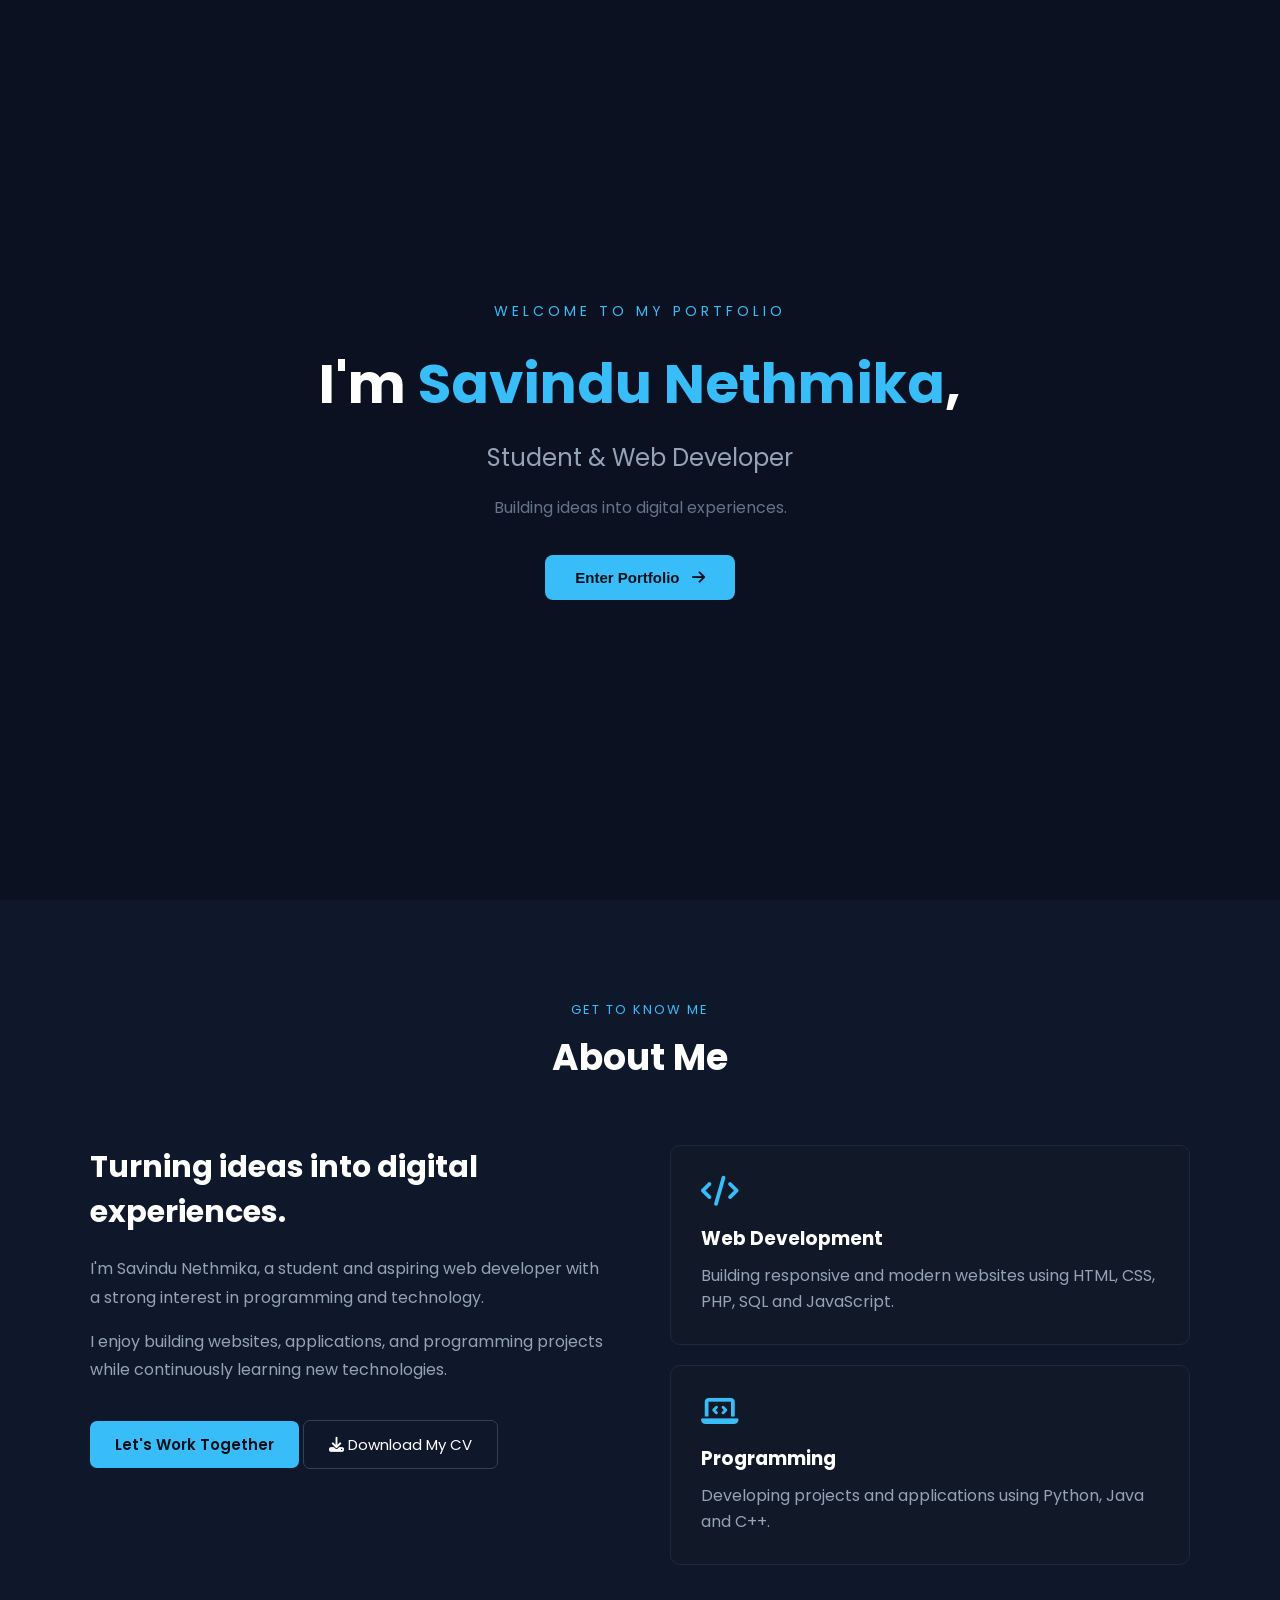
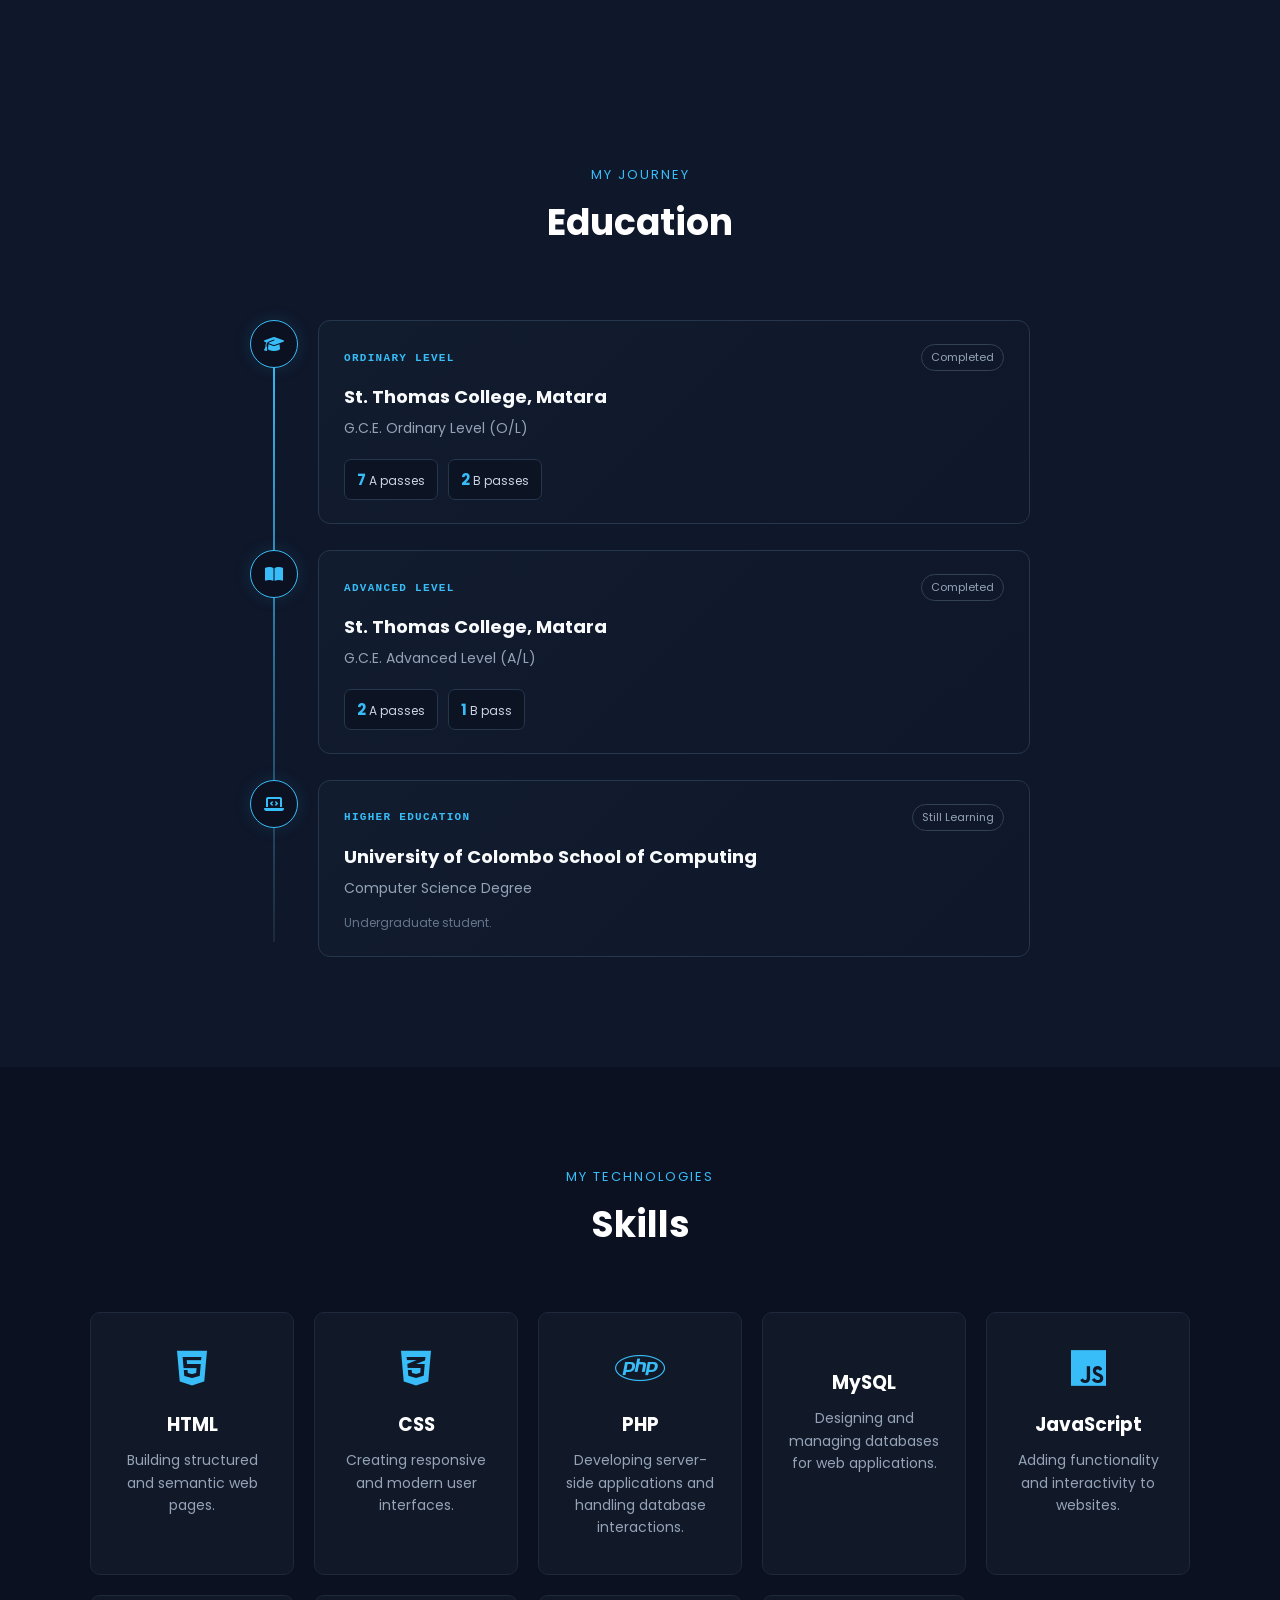
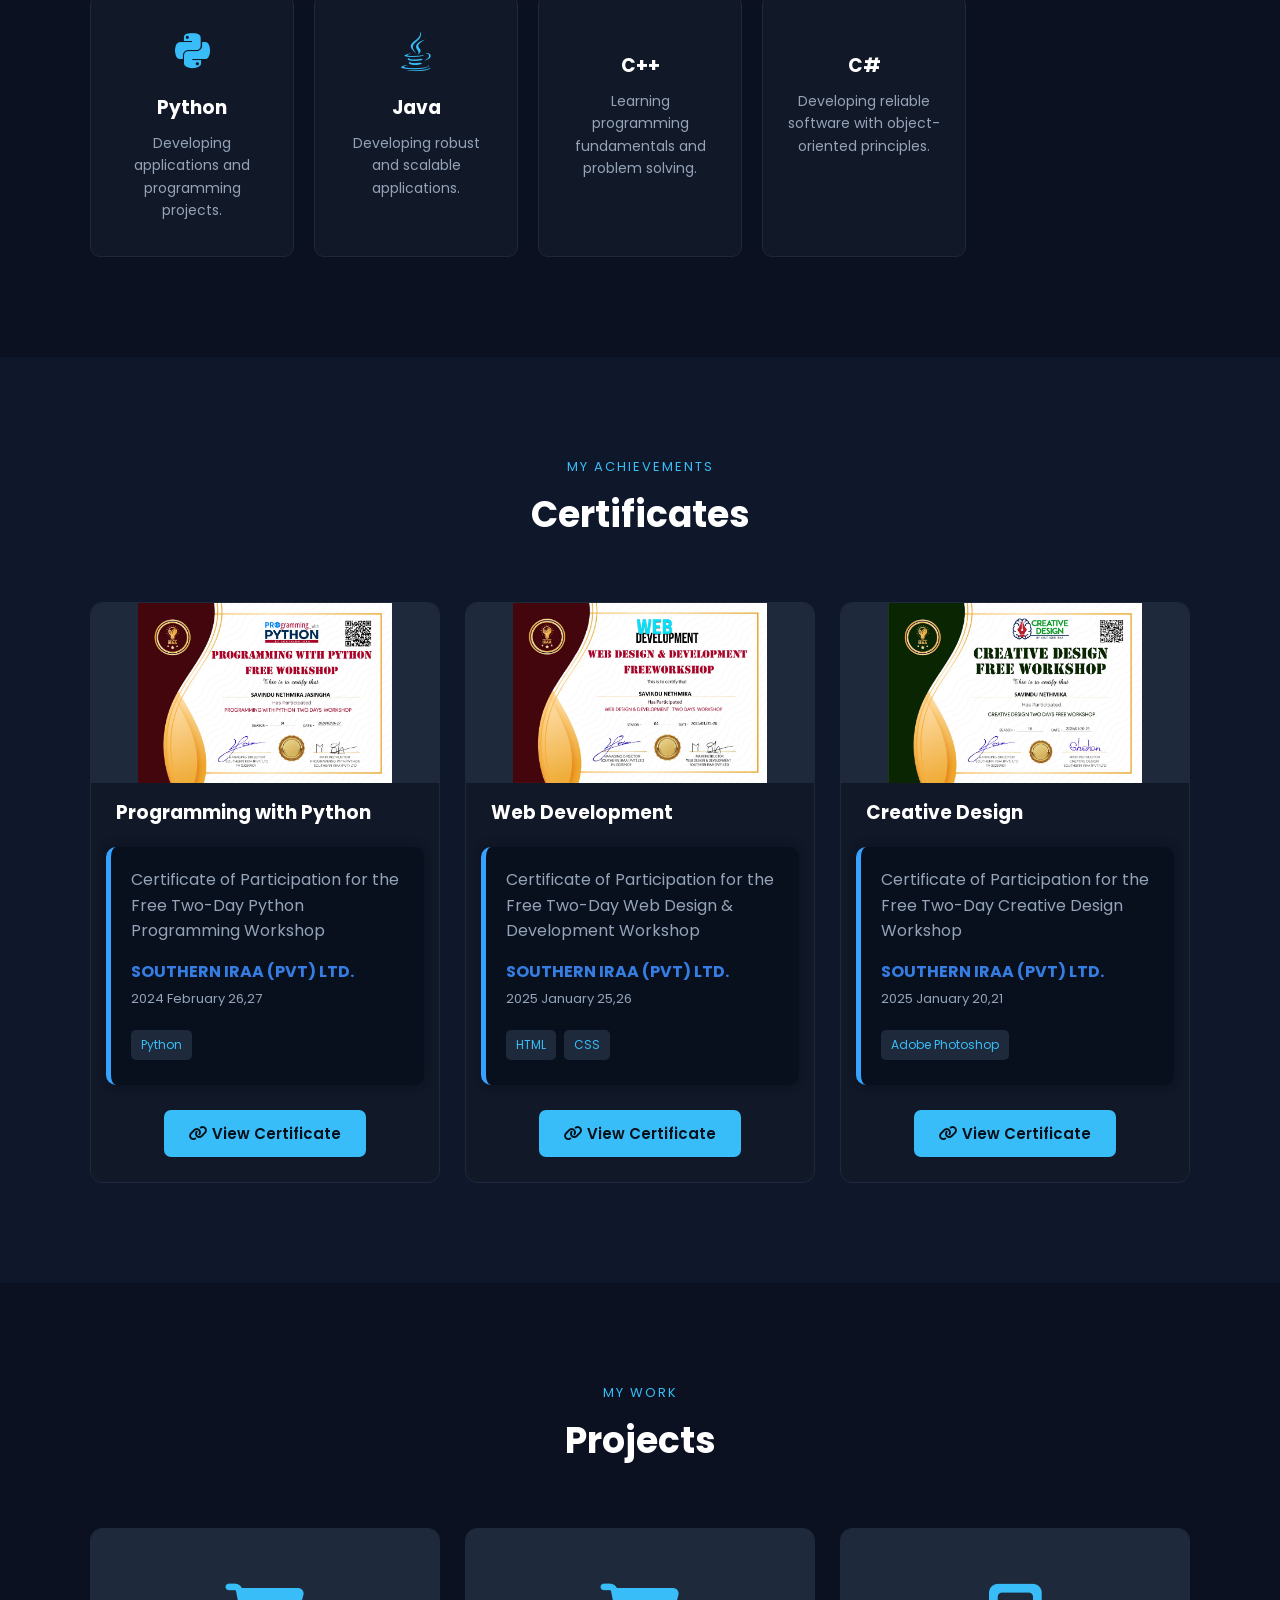
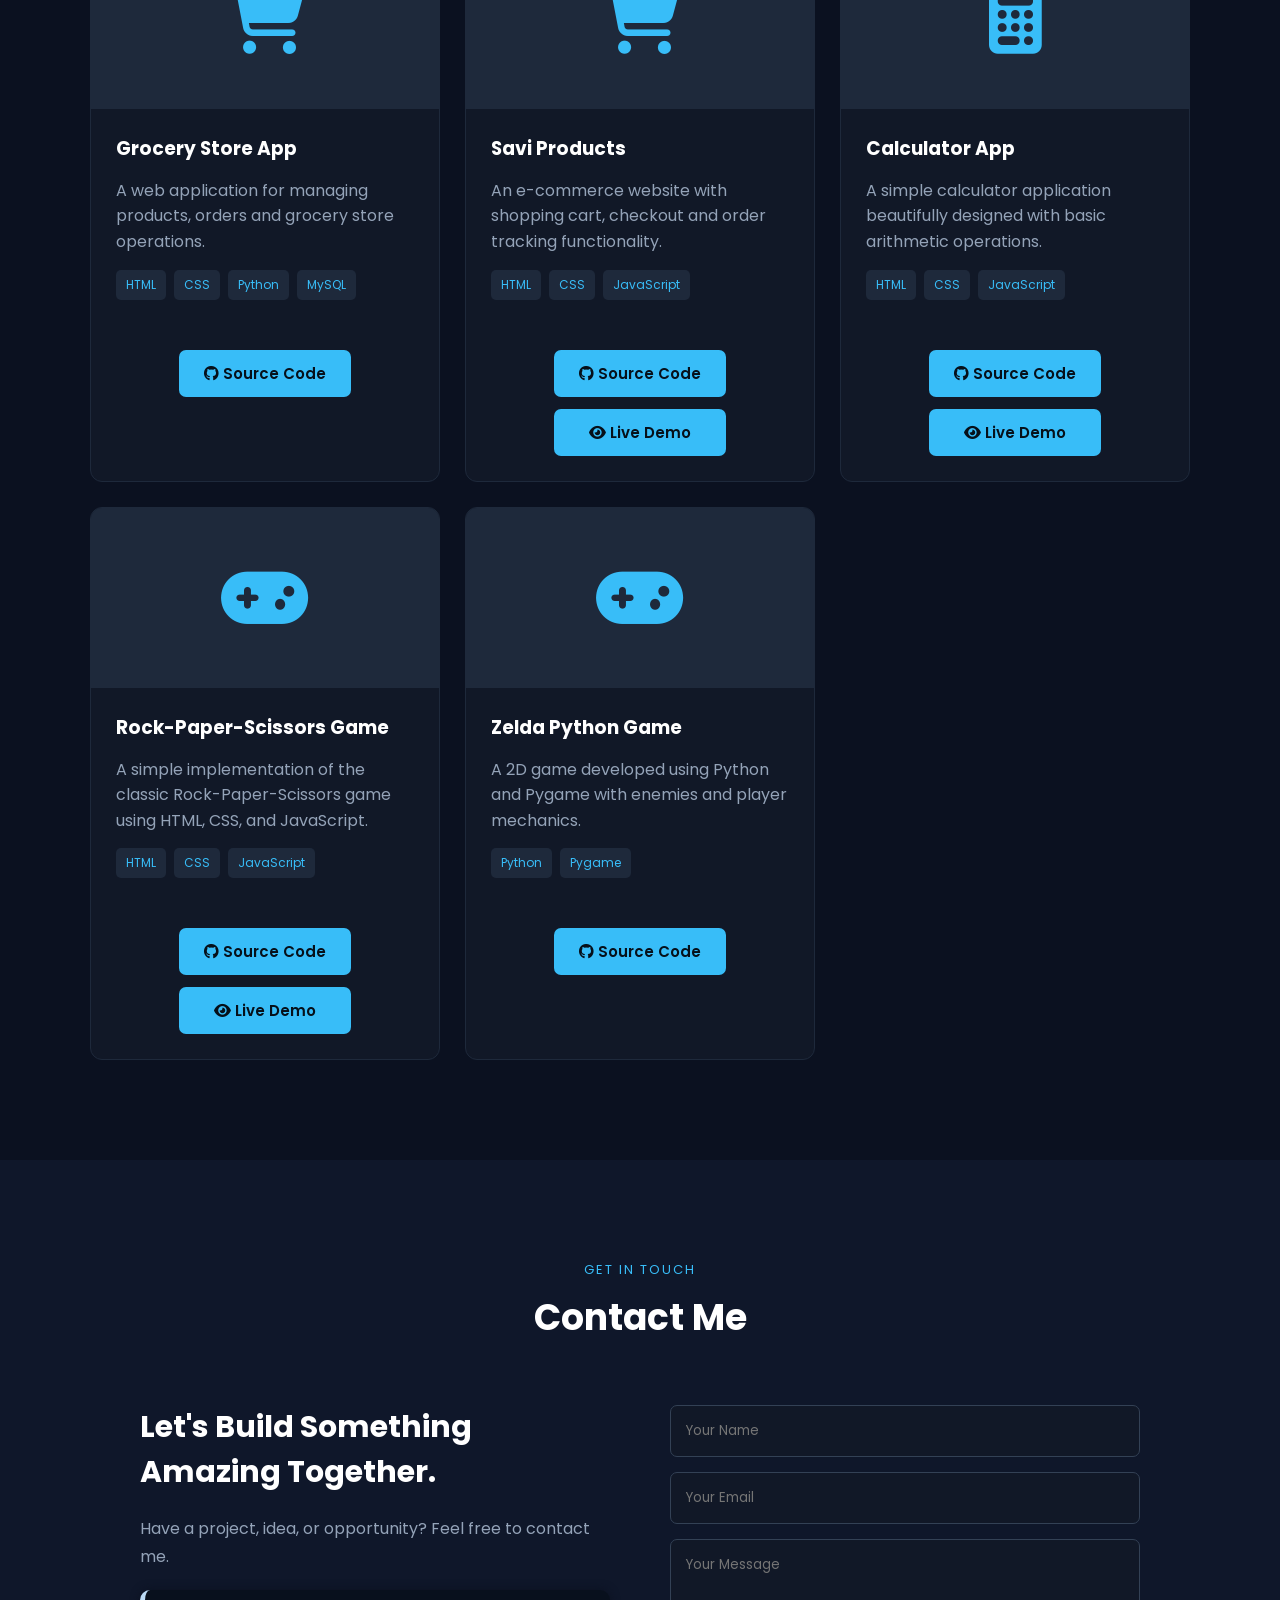
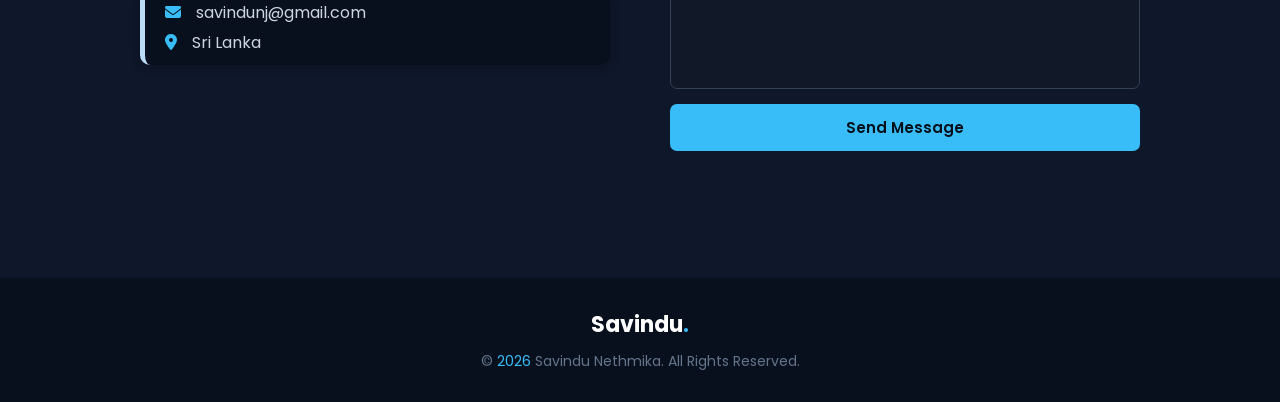
==== commit 3af7a4ea: "Update index.html" ====
--- a/index.html
+++ b/index.html
@@ -393,6 +393,7 @@
         <div class="education-card">
           <div class="education-card-header">
             <span class="education-label">HIGHER EDUCATION</span>
+            <span class="education-status">Still Learning</span>
           </div>
 
           <h3>University of Colombo School of Computing</h3>
@@ -539,4 +540,4 @@
   <script type="module" src="scripts/script.js"></script>
 
 </body>
-</html>+</html>
--- a/styles/code-window.css
+++ b/styles/code-window.css
@@ -332,7 +332,7 @@
 
 @media (max-width: 500px) {
   #terminalOutput.ascii-photo {
-    font-size: 4px;
+    font-size: 5px;
     text-align: center;
   }
 }
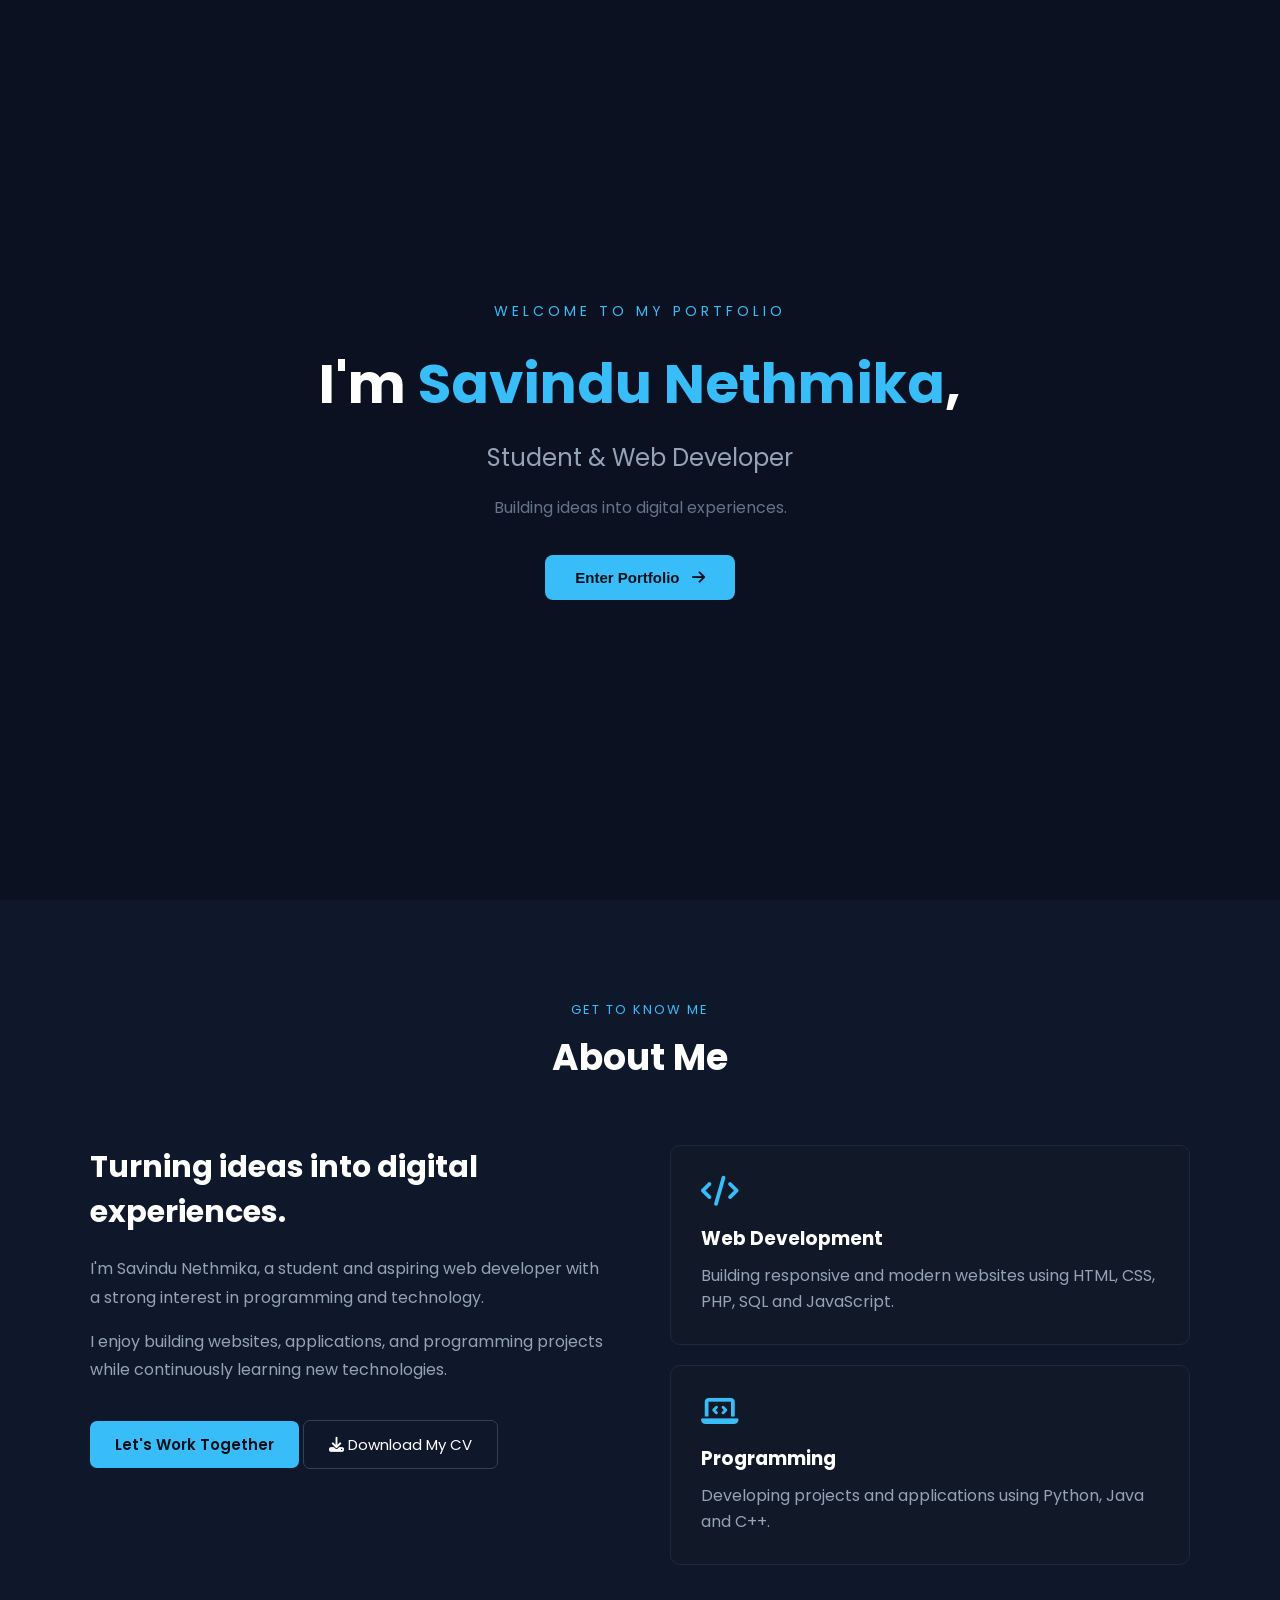
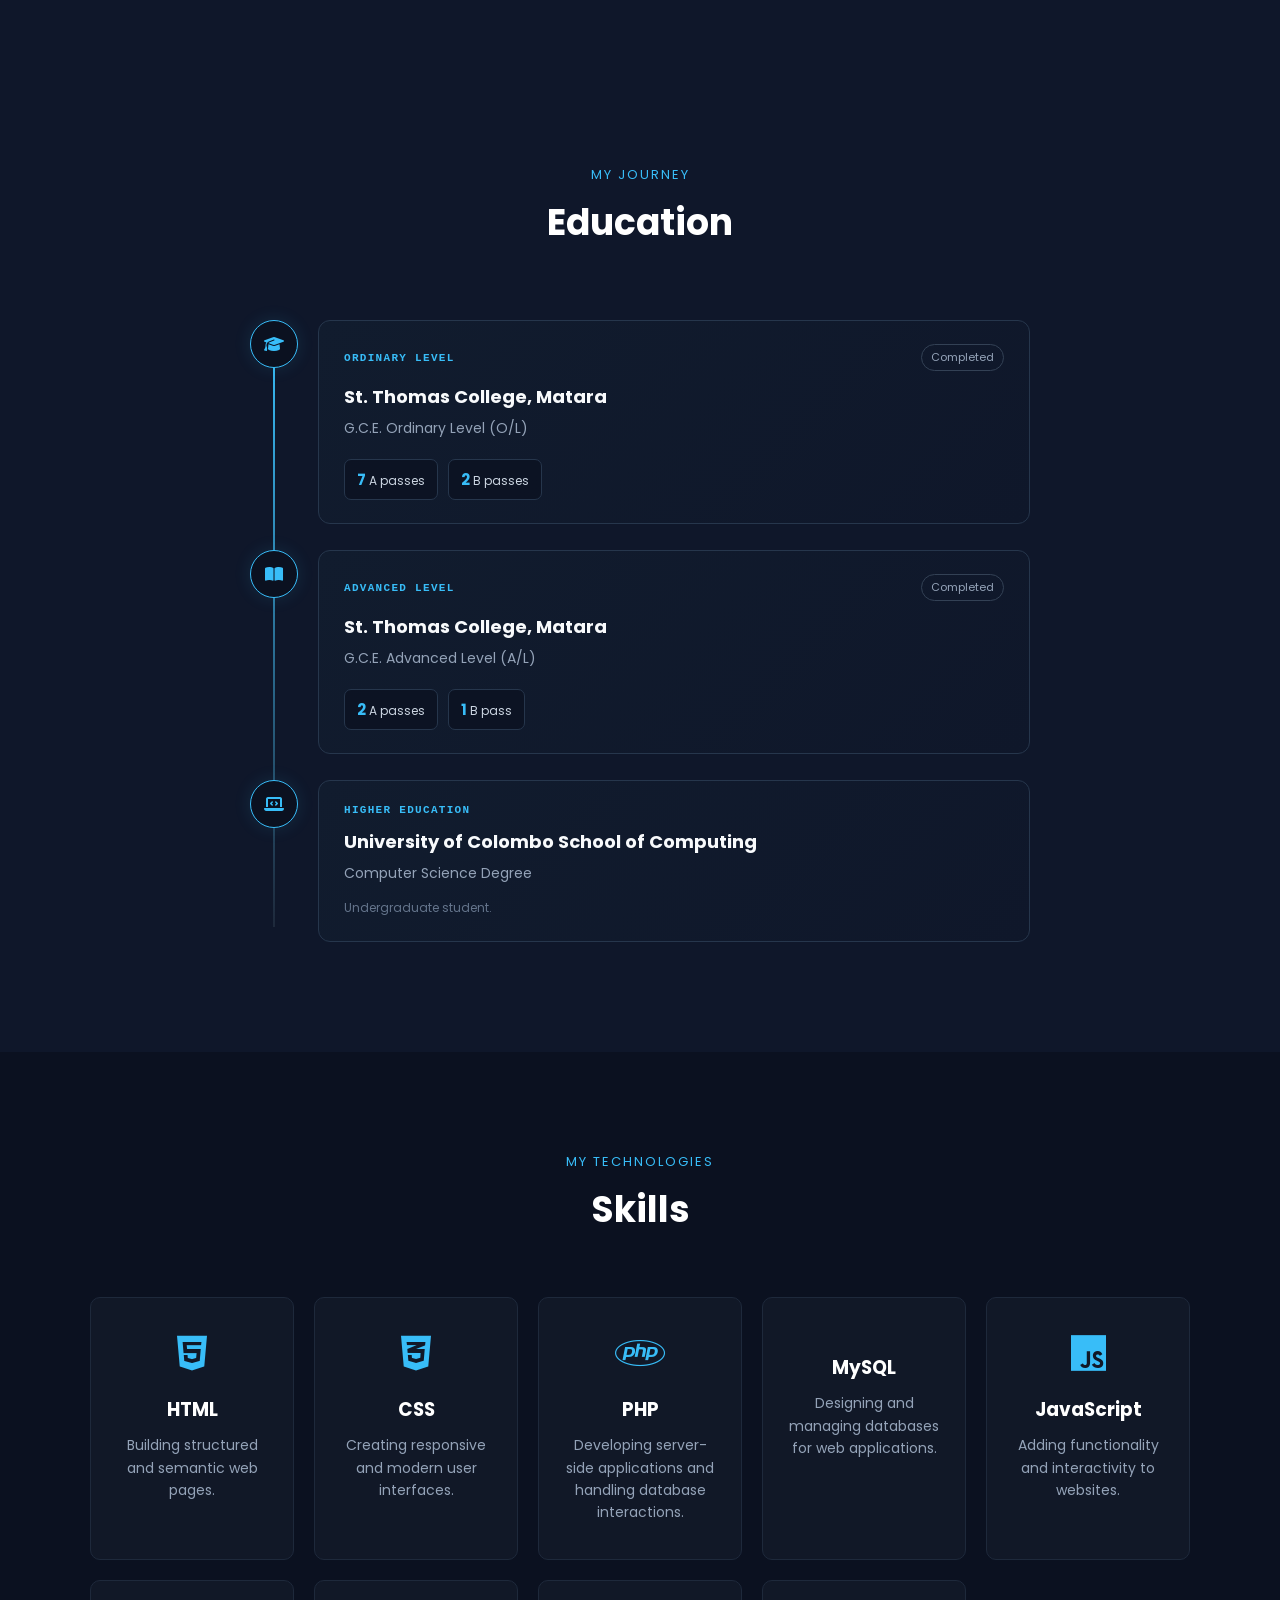
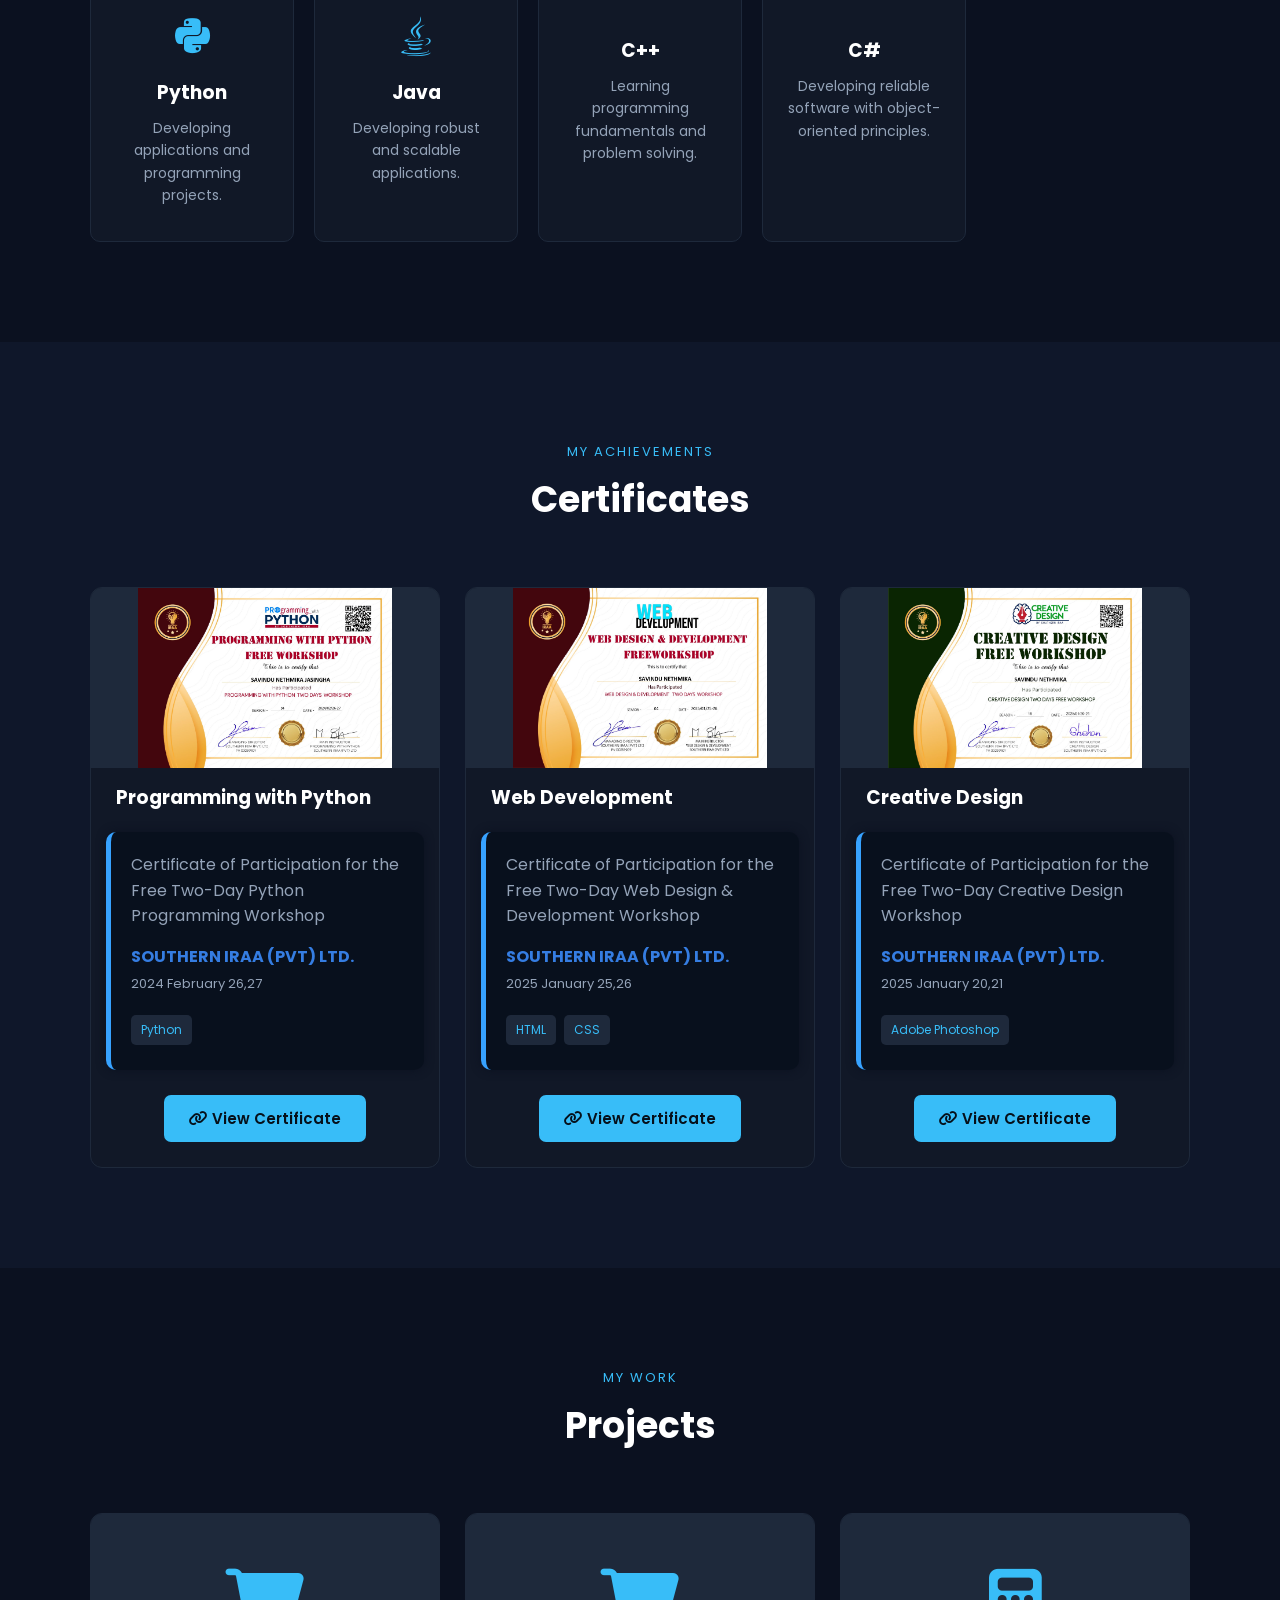
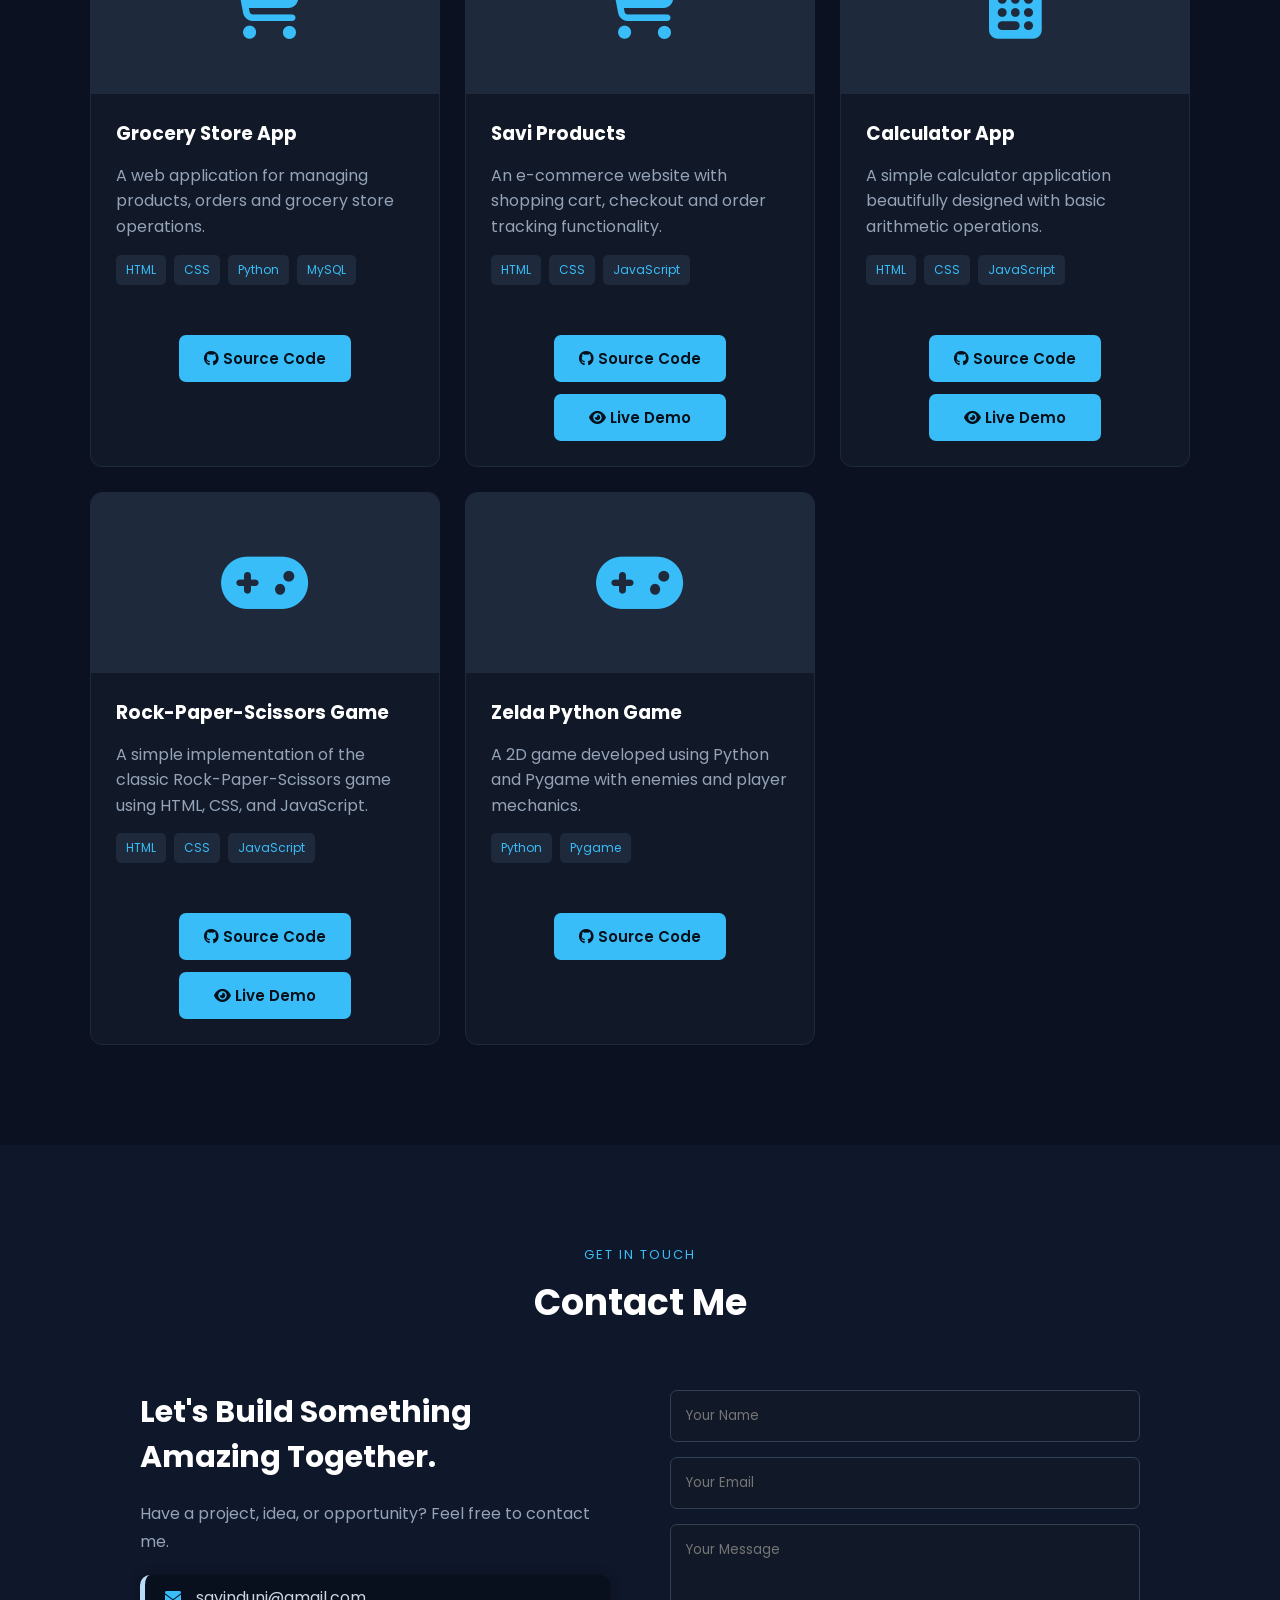
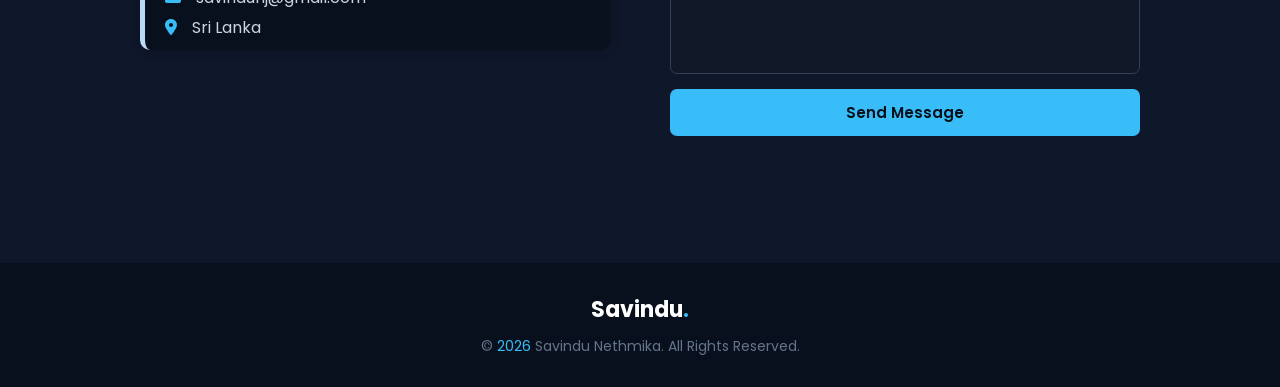
==== commit d5628f93: "Update index.html" ====
--- a/index.html
+++ b/index.html
@@ -155,7 +155,11 @@
       </ul>
 
       <button class="menu-btn" type="button" aria-label="Toggle navigation menu" aria-expanded="false">
-        <i class="fa-solid fa-bars"></i>
+        <span class="menu-icon" aria-hidden="true">
+          <span></span>
+          <span></span>
+          <span></span>
+        </span>
       </button>
     </nav>
   </header>
@@ -393,7 +397,6 @@
         <div class="education-card">
           <div class="education-card-header">
             <span class="education-label">HIGHER EDUCATION</span>
-            <span class="education-status">Still Learning</span>
           </div>
 
           <h3>University of Colombo School of Computing</h3>
--- a/styles/header.css
+++ b/styles/header.css
@@ -62,26 +62,28 @@
 @media (max-width: 800px) {
   .nav-links {
     position: absolute;
-    top: -300px;
-    left: 0;
+    top: 70px;
+    left: 300px;
     width: 100%;
     padding: 25px;
     flex-direction: column;
     gap: 20px;
     border-bottom: 1px solid #1e293b;
-    background: #0b1120;
-    text-align: center;
+    background: rgba(11, 17, 32, 0.75);
+    backdrop-filter: blur(10px);
+    text-align: right;
     opacity: 0;
     visibility: hidden;
     transition:
-      top 0.4s ease,
+      left 0.4s ease,
       opacity 0.4s ease;
   }
 
   .nav-links.active {
-    top: 70px;
+    left: 0;
     opacity: 1;
     visibility: visible;
+    backdrop-filter: blur(10px);
   }
 
   .menu-btn {
--- a/styles/intro.css
+++ b/styles/intro.css
@@ -1,6 +1,12 @@
 /* =========================================================
    INTRO SCREEN
    ========================================================= */
+
+/* Locks page scroll while the intro overlay is visible */
+html.intro-active,
+html.intro-active body {
+  overflow: hidden;
+}
 
 .intro-screen {
   position: fixed;
--- a/styles/code-window.css
+++ b/styles/code-window.css
@@ -137,8 +137,8 @@
 }
 
 .window-controls span:nth-child(1) { background: #ffffff; }
-.window-controls span:nth-child(2) { background: #6a86ff; }
-.window-controls span:nth-child(3) { background: #002fff; }
+.window-controls span:nth-child(2) { background: #00b3ff; }
+.window-controls span:nth-child(3) { background: #0000ff; }
 
 .photo-toggle {
   display: inline-flex;
@@ -306,7 +306,8 @@
   }
 
   .terminal-content {
-    padding: 16px 10px;
+    padding: 16px 15px;
+    text-align: left;
   }
 
   #terminalOutput {
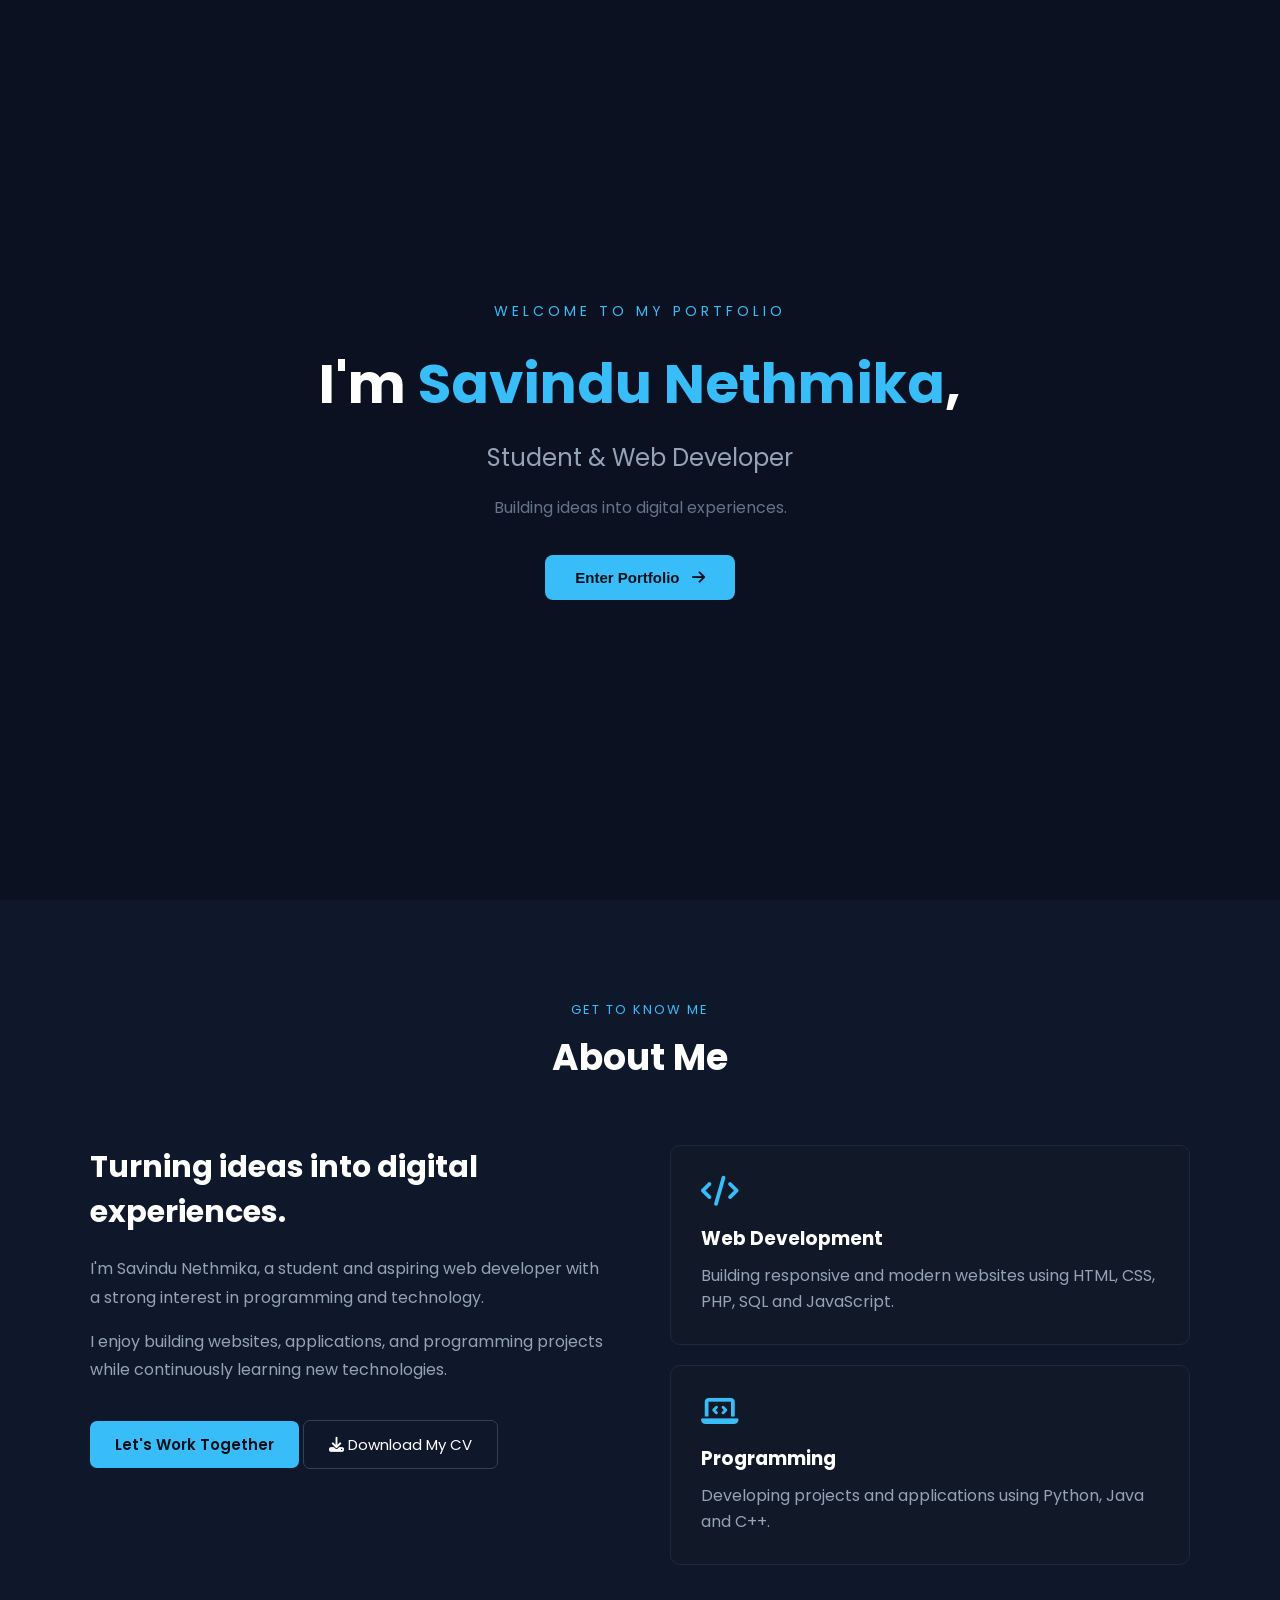
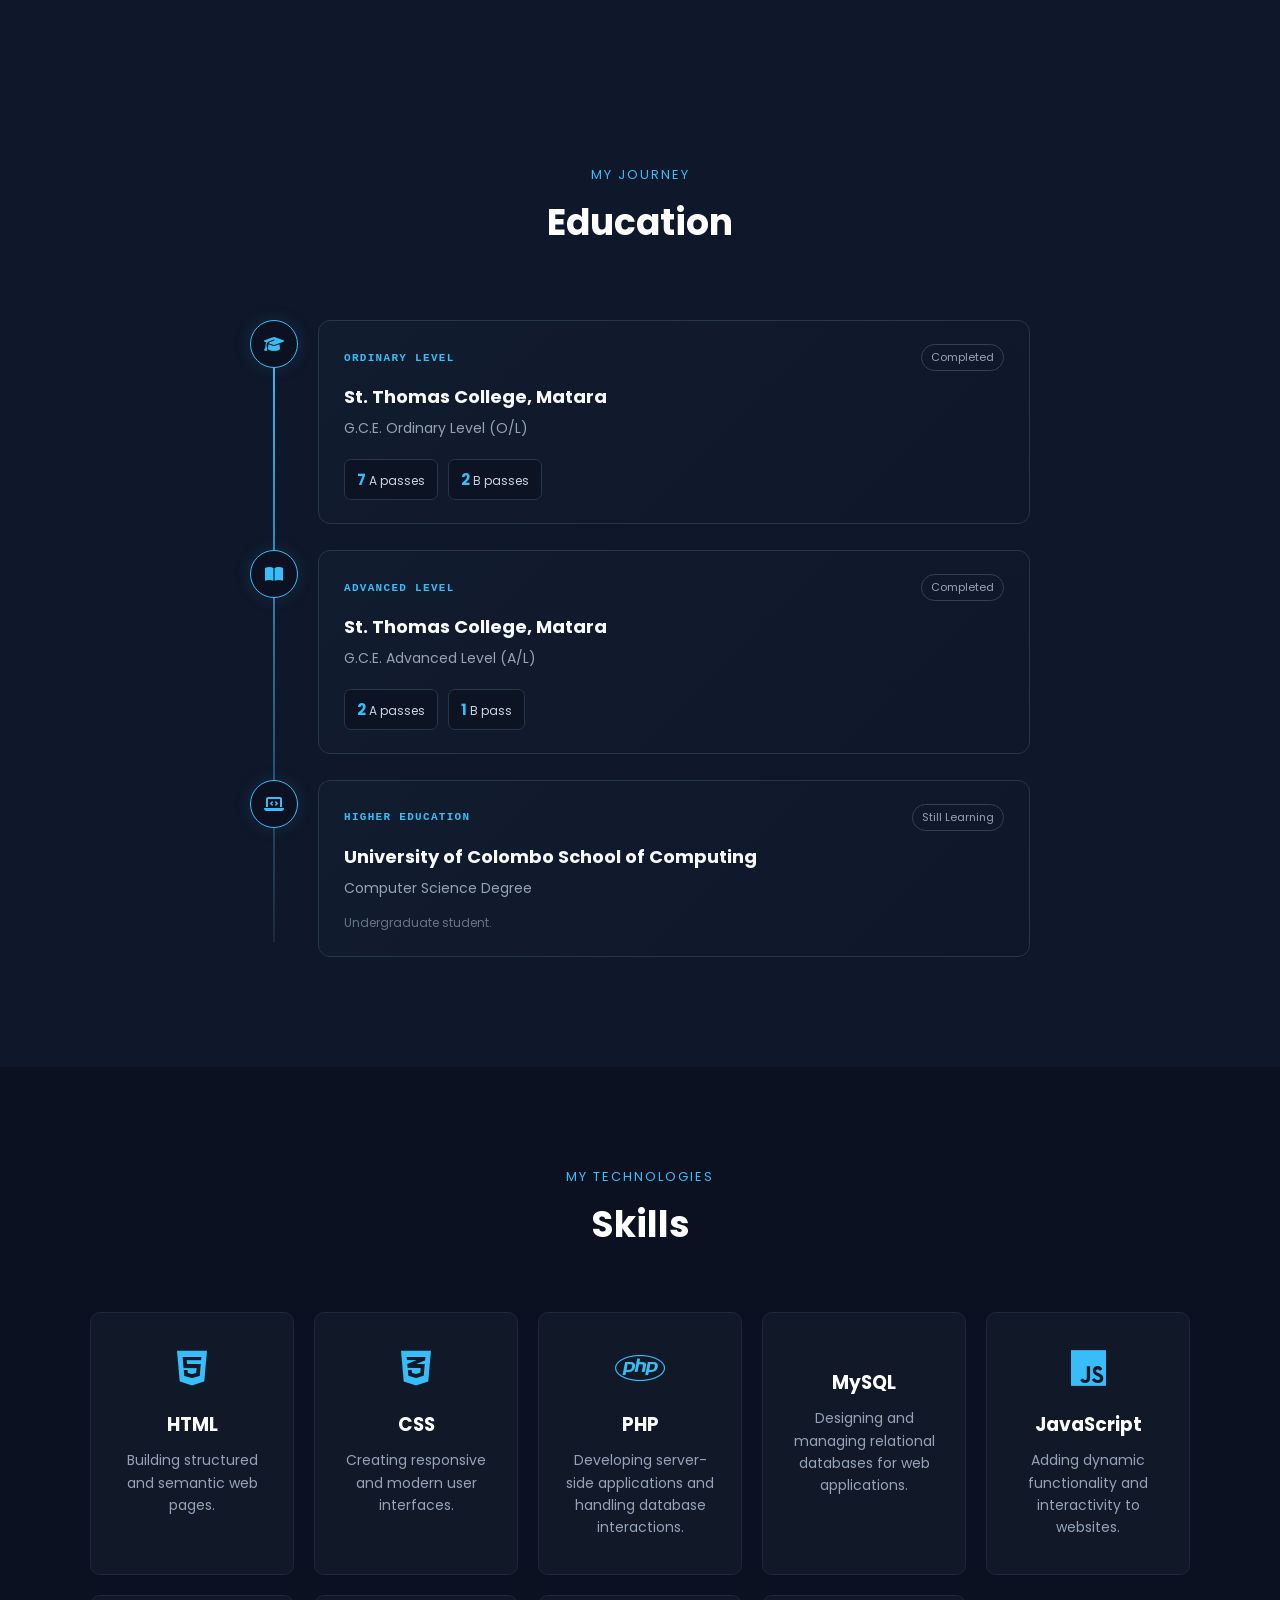
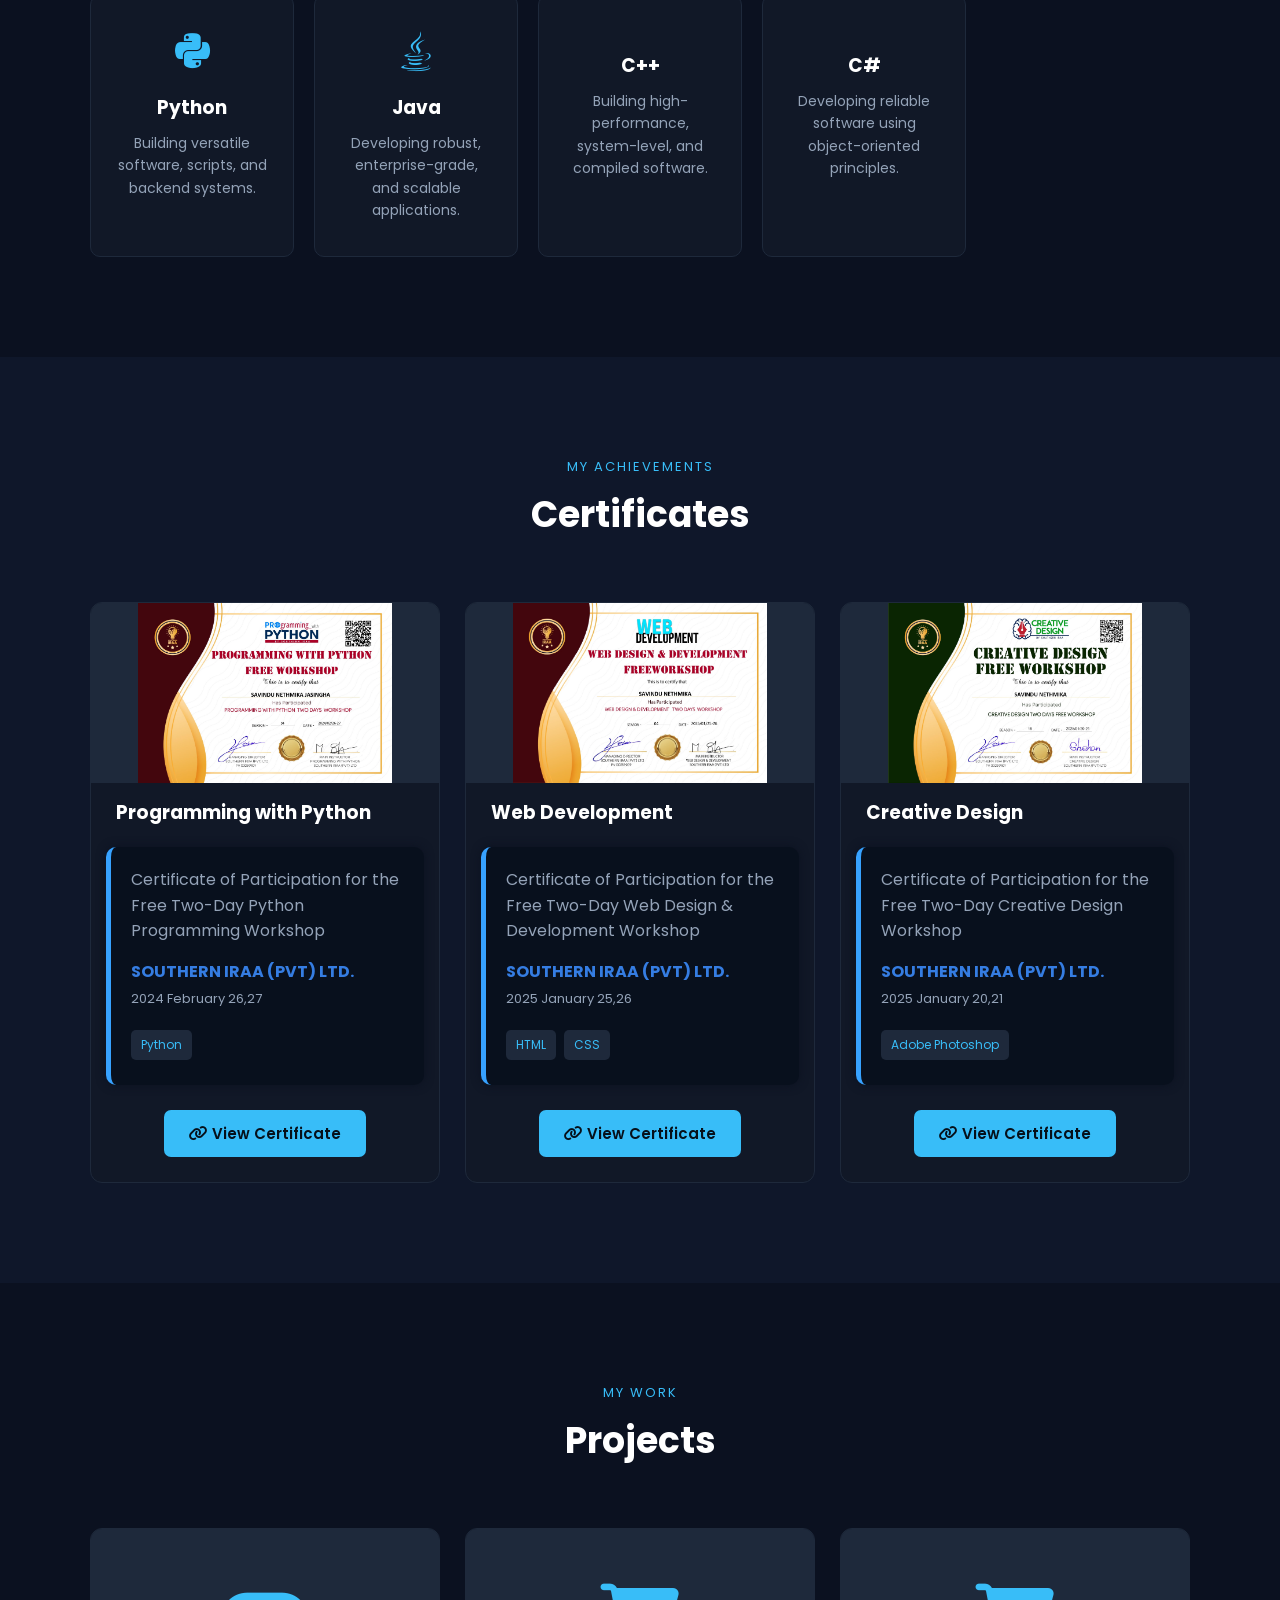
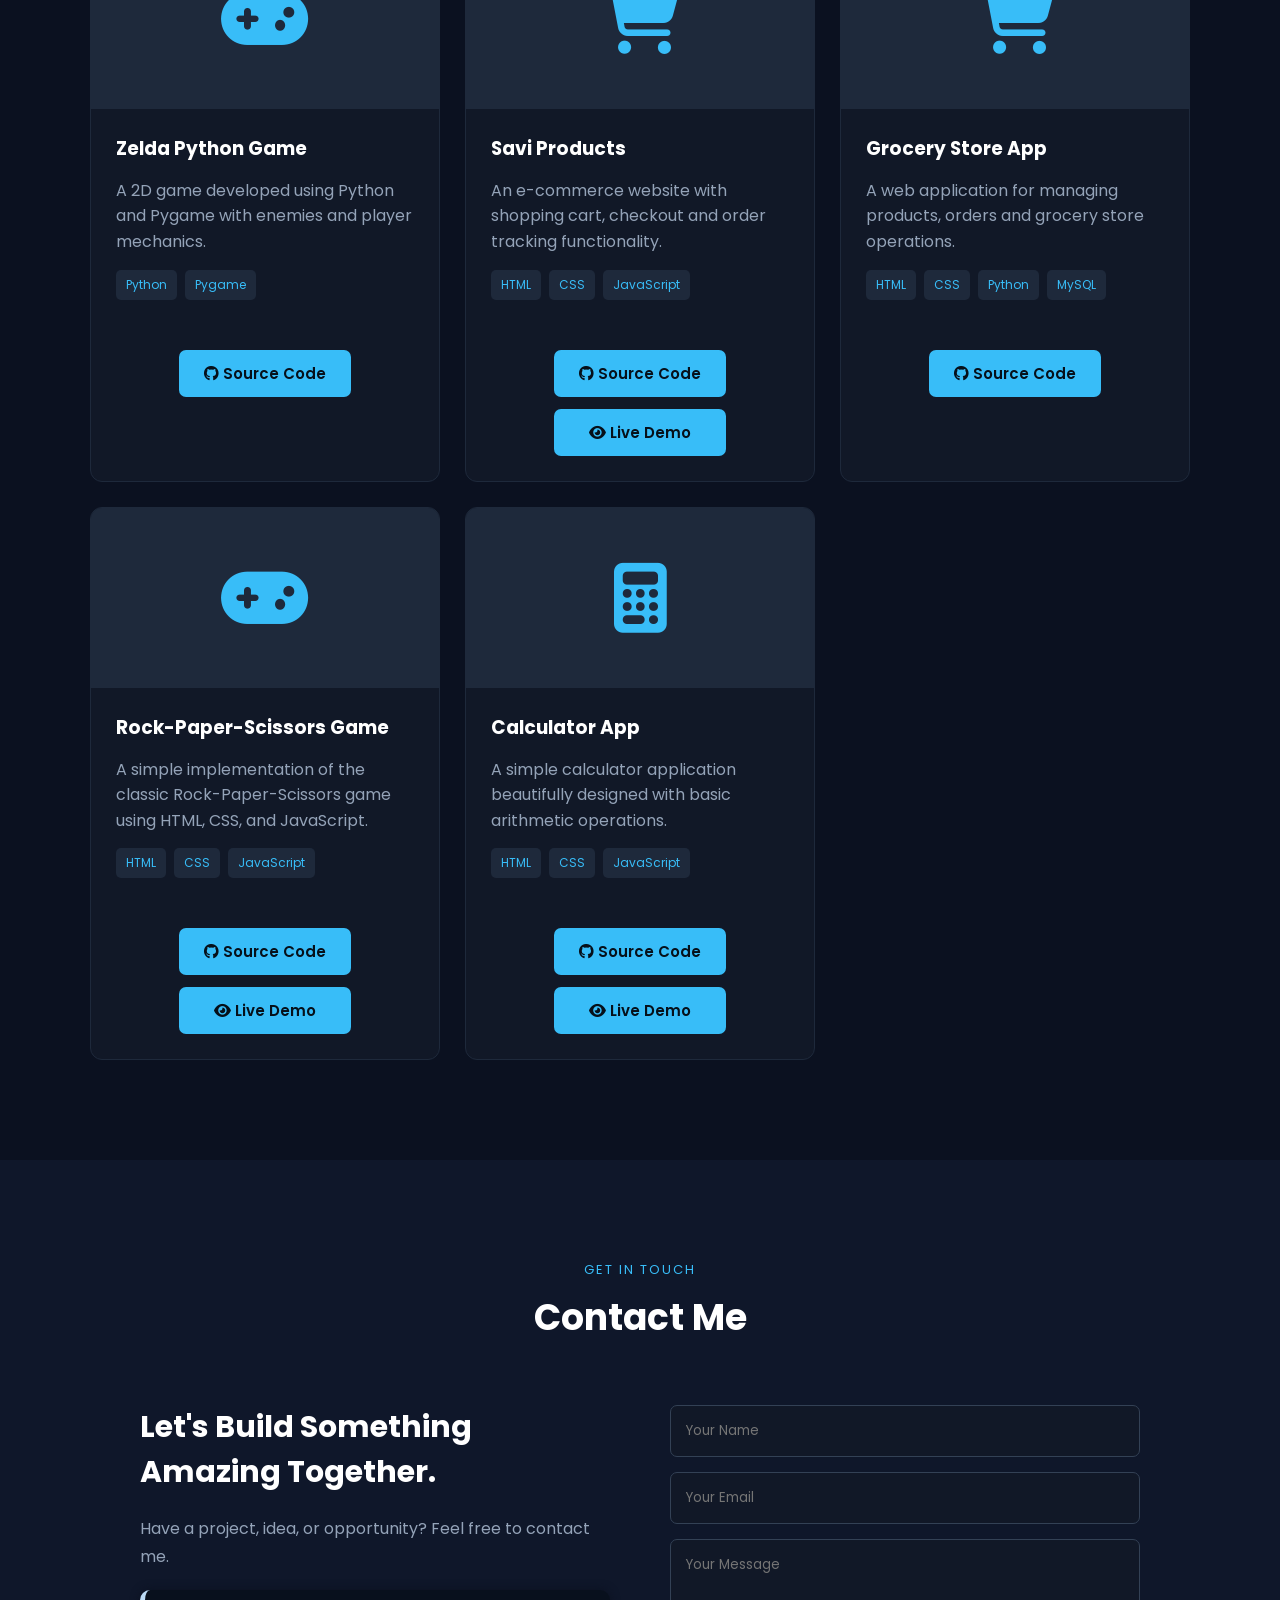
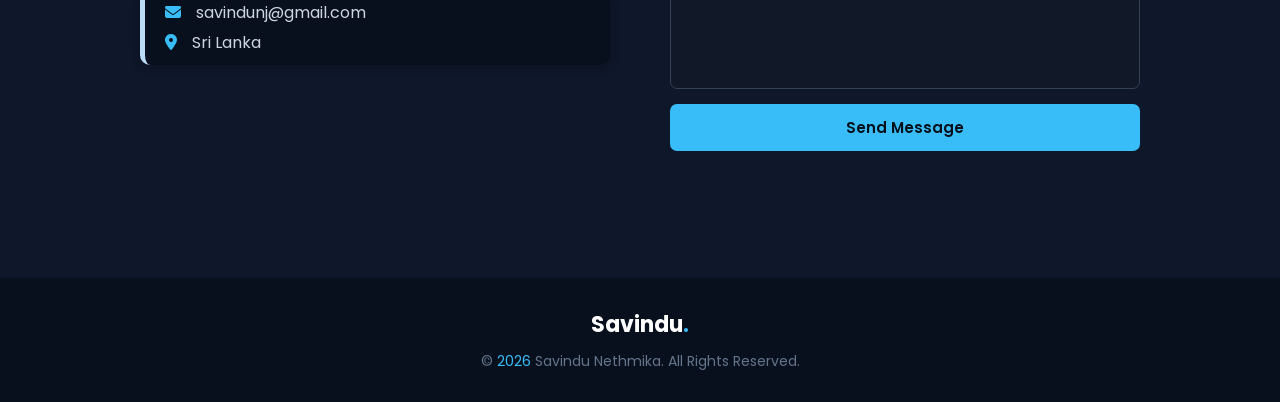
==== commit 2f63dde7: "Update education status to 'Still Learning'" ====
--- a/index.html
+++ b/index.html
@@ -397,6 +397,7 @@
         <div class="education-card">
           <div class="education-card-header">
             <span class="education-label">HIGHER EDUCATION</span>
+            <span class="education-status">Still Learning</span>
           </div>
 
           <h3>University of Colombo School of Computing</h3>
--- a/styles/header.css
+++ b/styles/header.css
@@ -8,8 +8,18 @@
   left: 0;
   z-index: 1000;
   width: 100%;
+  background: transparent;
+}
+
+header::before {
+  position: absolute;
+  z-index: -1;
+  inset: 0;
   background: rgba(11, 17, 32, 0.75);
+  -webkit-backdrop-filter: blur(10px);
   backdrop-filter: blur(10px);
+  content: "";
+  pointer-events: none;
 }
 
 .navbar {
@@ -56,20 +66,73 @@
   border: none;
   background: none;
   color: inherit;
-  font-size: 22px;
+  line-height: 0;
+}
+
+.menu-icon {
+  position: relative;
+  display: block;
+  width: 24px;
+  height: 18px;
+}
+
+.menu-icon span {
+  position: absolute;
+  left: 0;
+  width: 100%;
+  height: 2px;
+  border-radius: 2px;
+  background: currentColor;
+  transition:
+    top 0.25s ease,
+    transform 0.25s ease,
+    opacity 0.2s ease;
+}
+
+.menu-icon span:nth-child(1) {
+  top: 0;
+}
+
+.menu-icon span:nth-child(2) {
+  top: 8px;
+}
+
+.menu-icon span:nth-child(3) {
+  top: 16px;
+}
+
+.menu-btn.active .menu-icon span:nth-child(1) {
+  top: 8px;
+  transform: rotate(45deg);
+}
+
+.menu-btn.active .menu-icon span:nth-child(2) {
+  opacity: 0;
+}
+
+.menu-btn.active .menu-icon span:nth-child(3) {
+  top: 8px;
+  transform: rotate(-45deg);
+}
+
+@media (prefers-reduced-motion: reduce) {
+  .menu-icon span {
+    transition: none;
+  }
 }
 
 @media (max-width: 800px) {
   .nav-links {
     position: absolute;
     top: 70px;
-    left: 300px;
+    left: 100px;
     width: 100%;
     padding: 25px;
     flex-direction: column;
     gap: 20px;
     border-bottom: 1px solid #1e293b;
     background: rgba(11, 17, 32, 0.75);
+    -webkit-backdrop-filter: blur(10px);
     backdrop-filter: blur(10px);
     text-align: right;
     opacity: 0;
@@ -83,6 +146,7 @@
     left: 0;
     opacity: 1;
     visibility: visible;
+    -webkit-backdrop-filter: blur(10px);
     backdrop-filter: blur(10px);
   }
 
